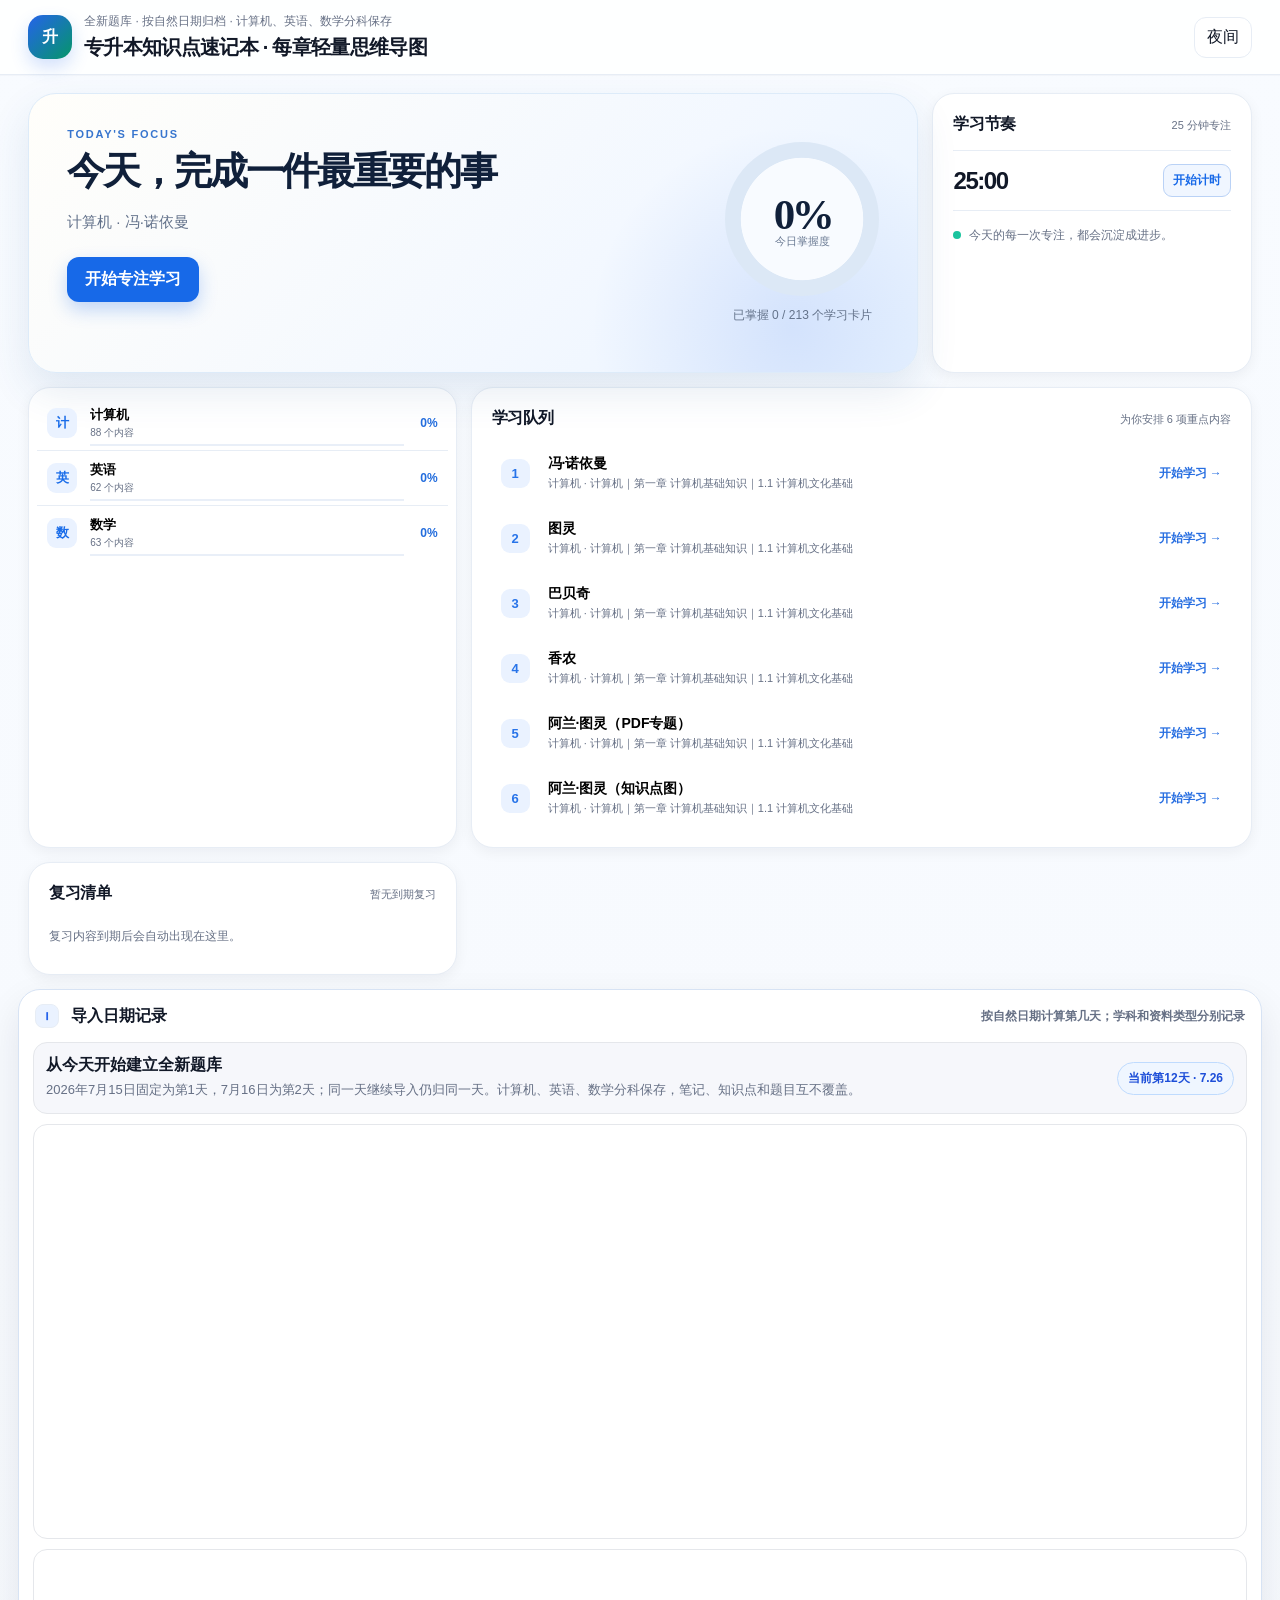
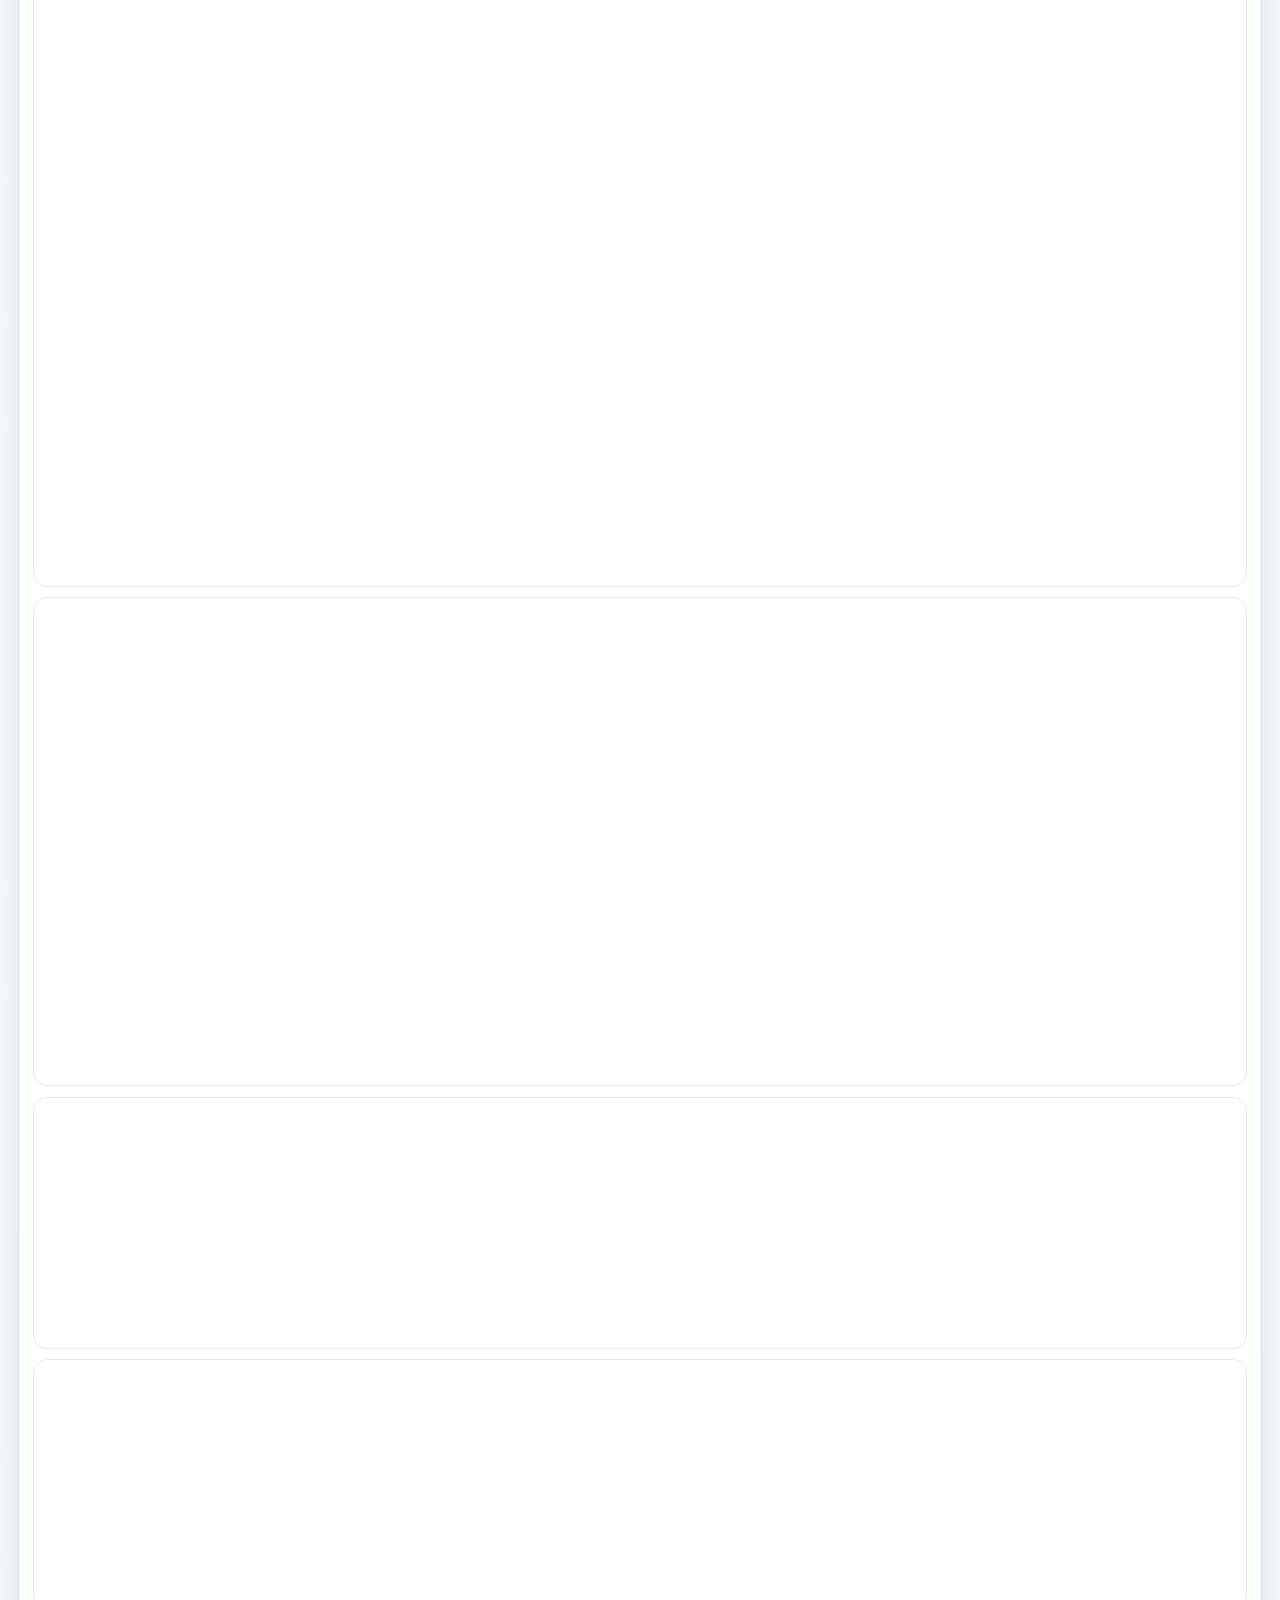
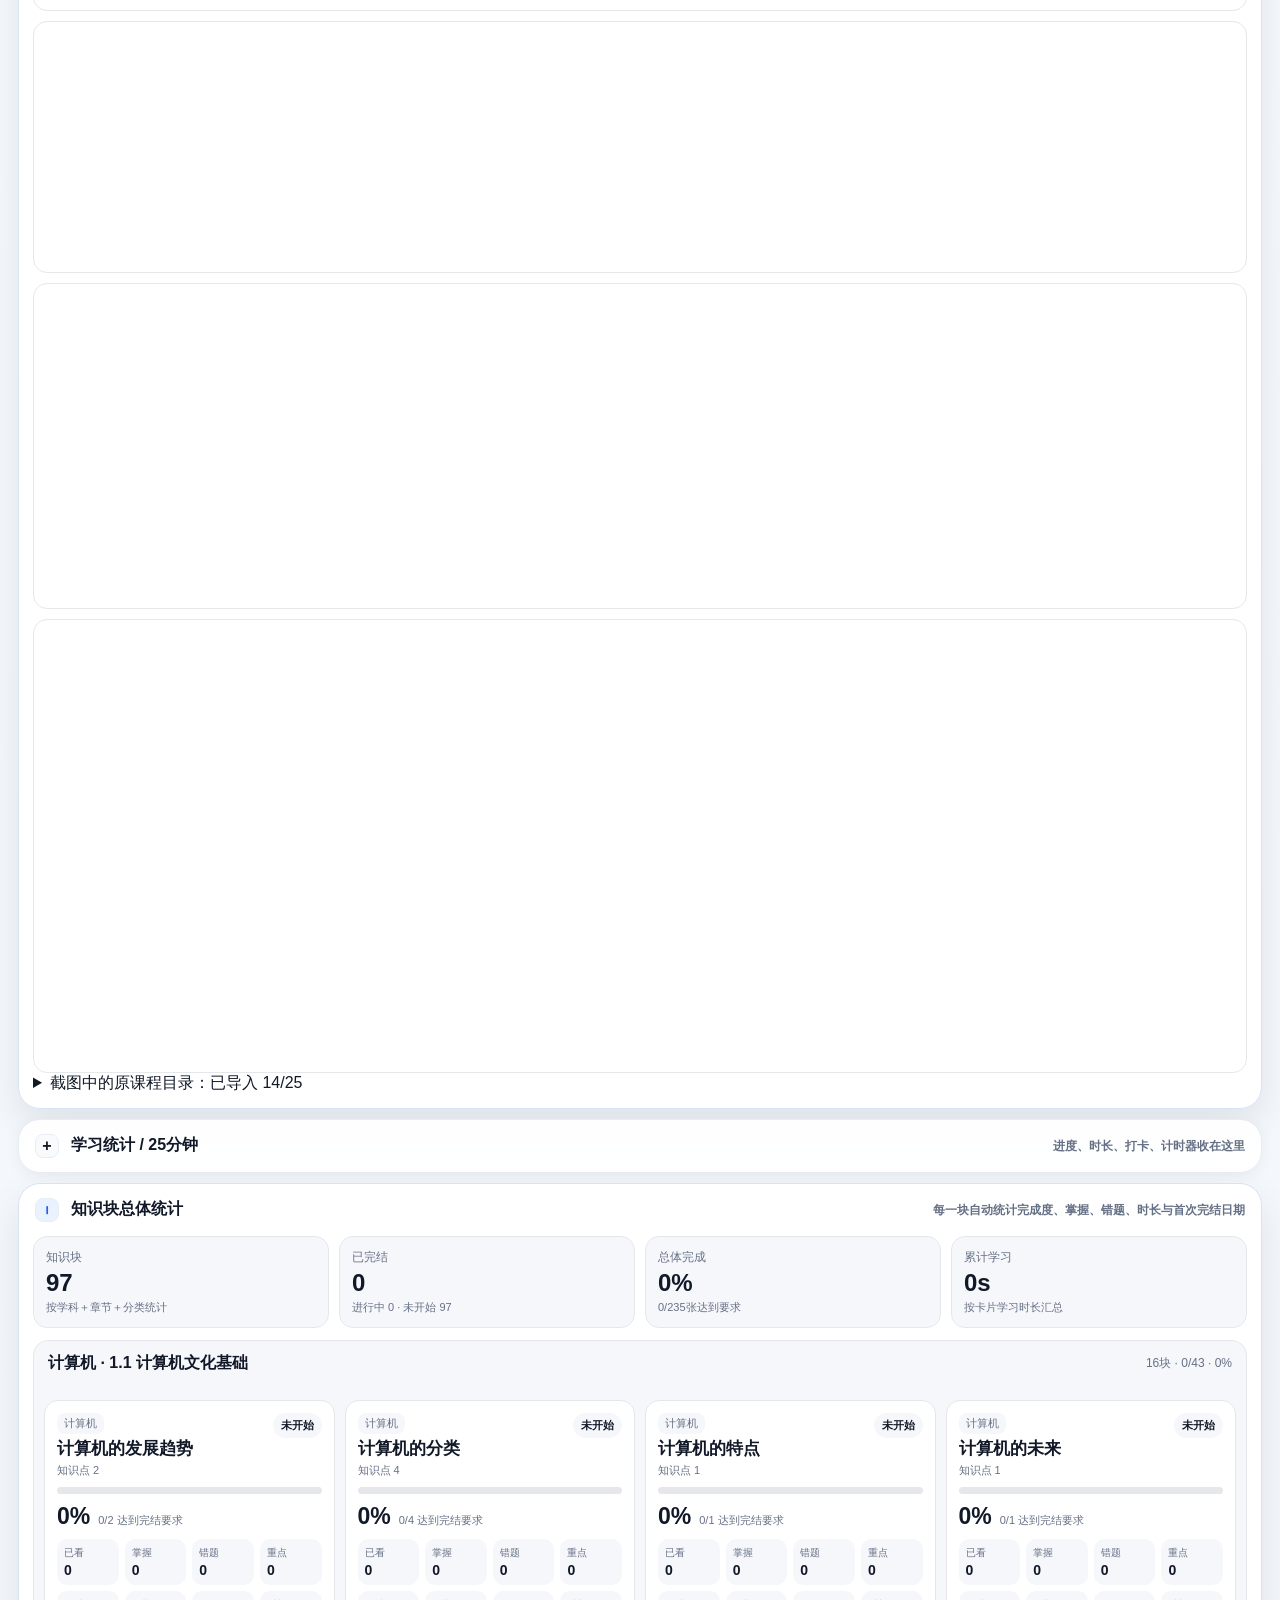
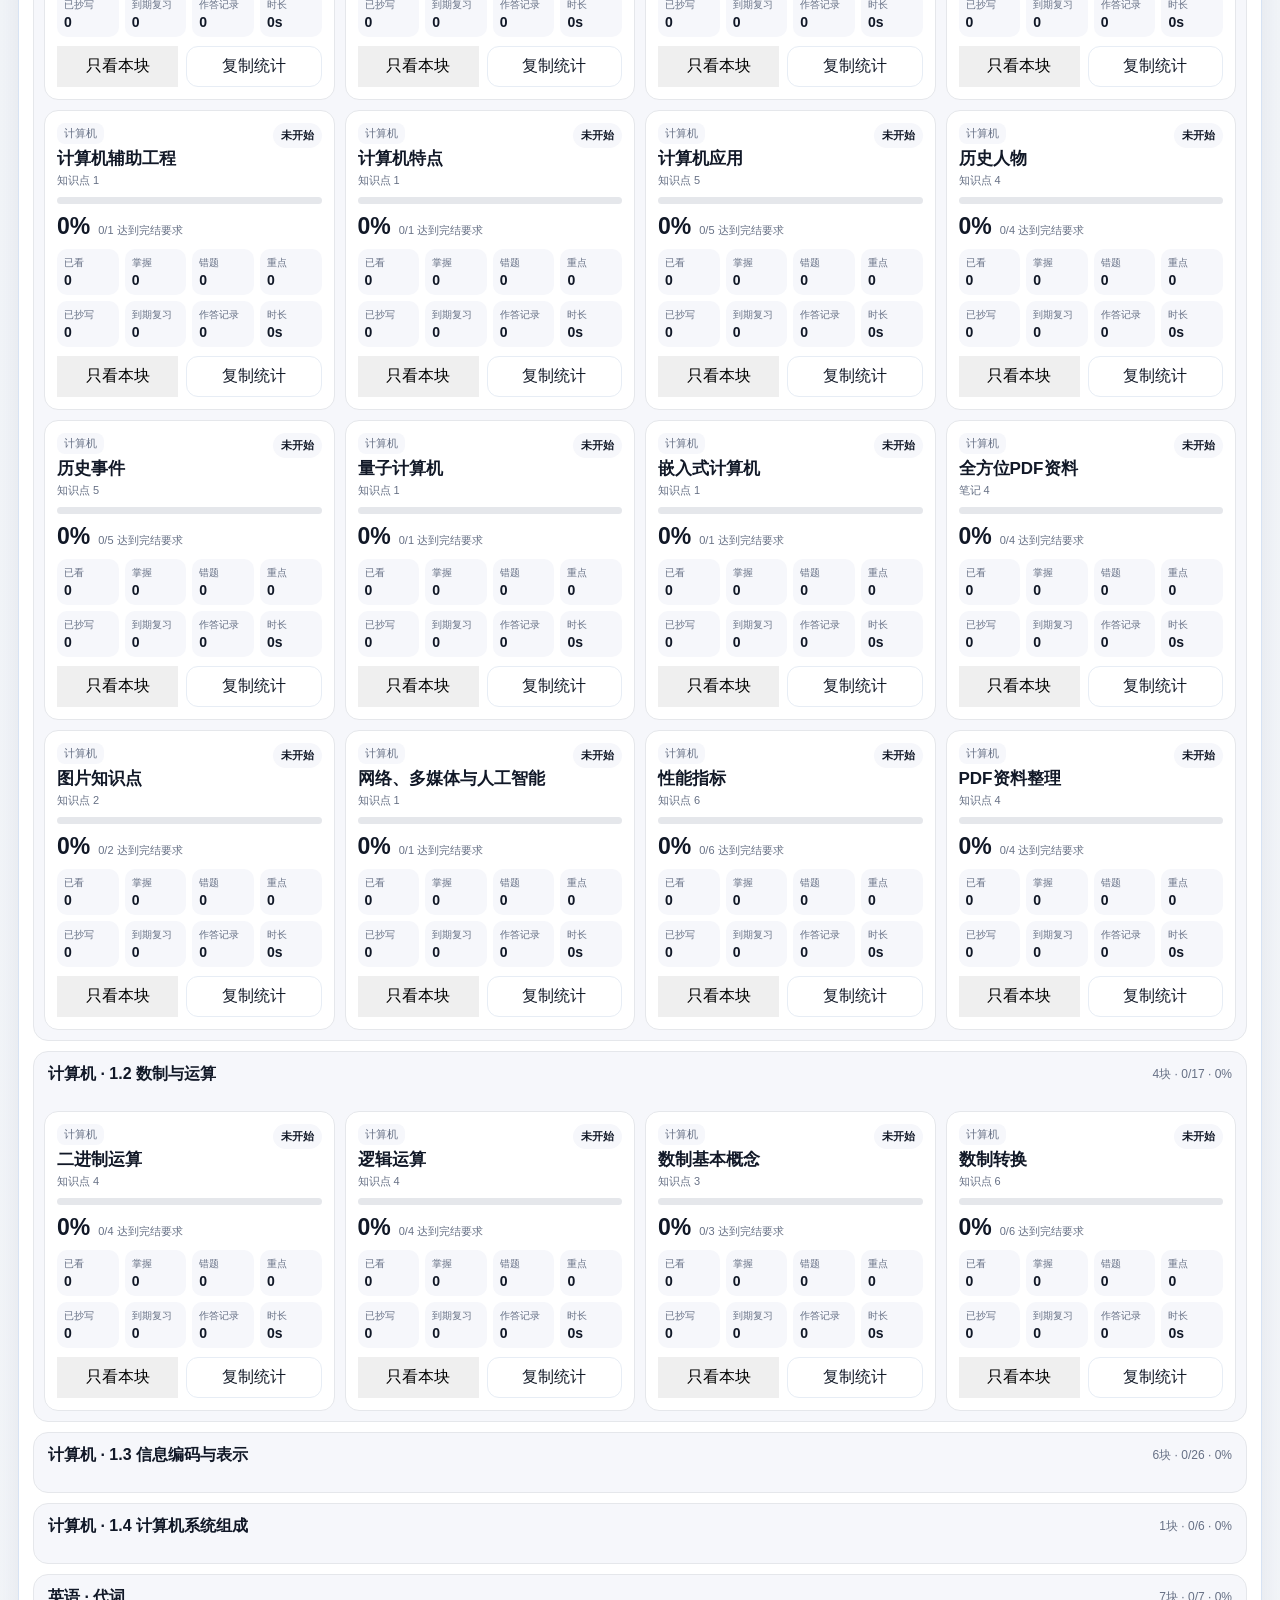
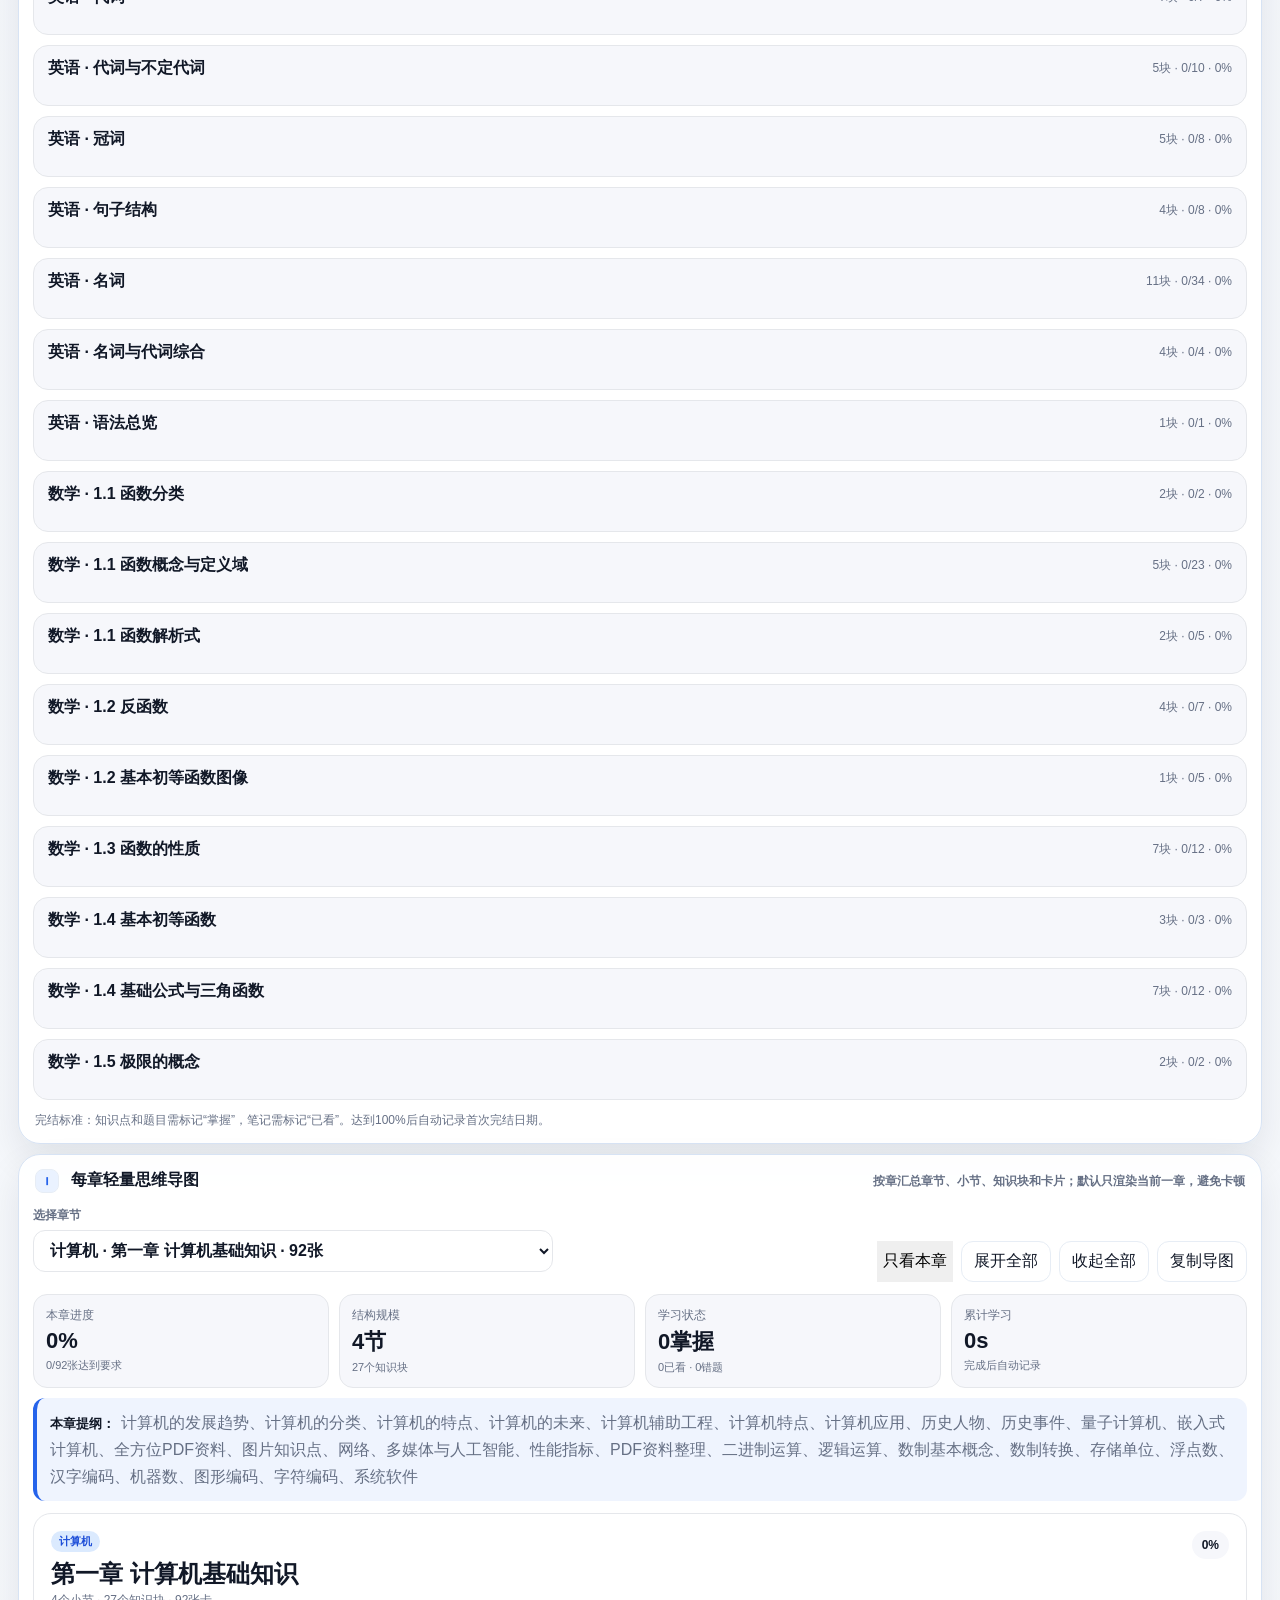
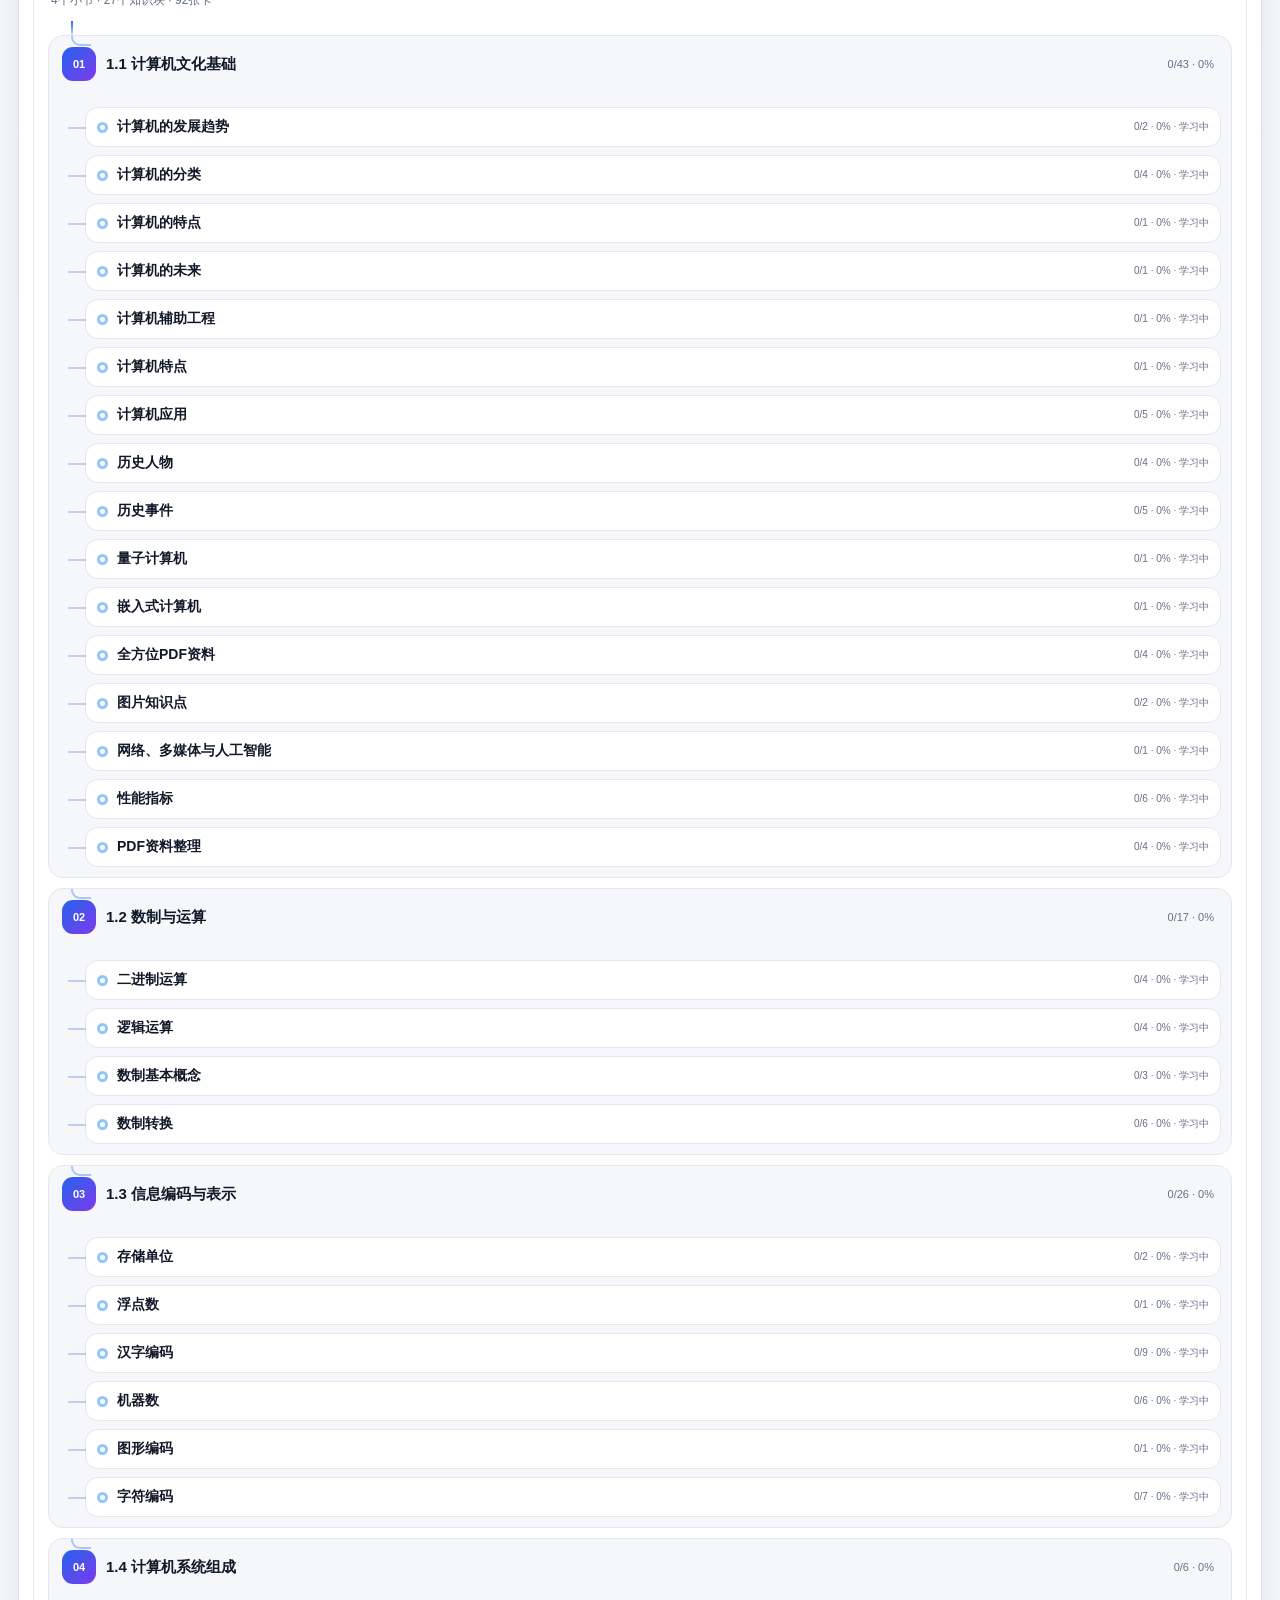
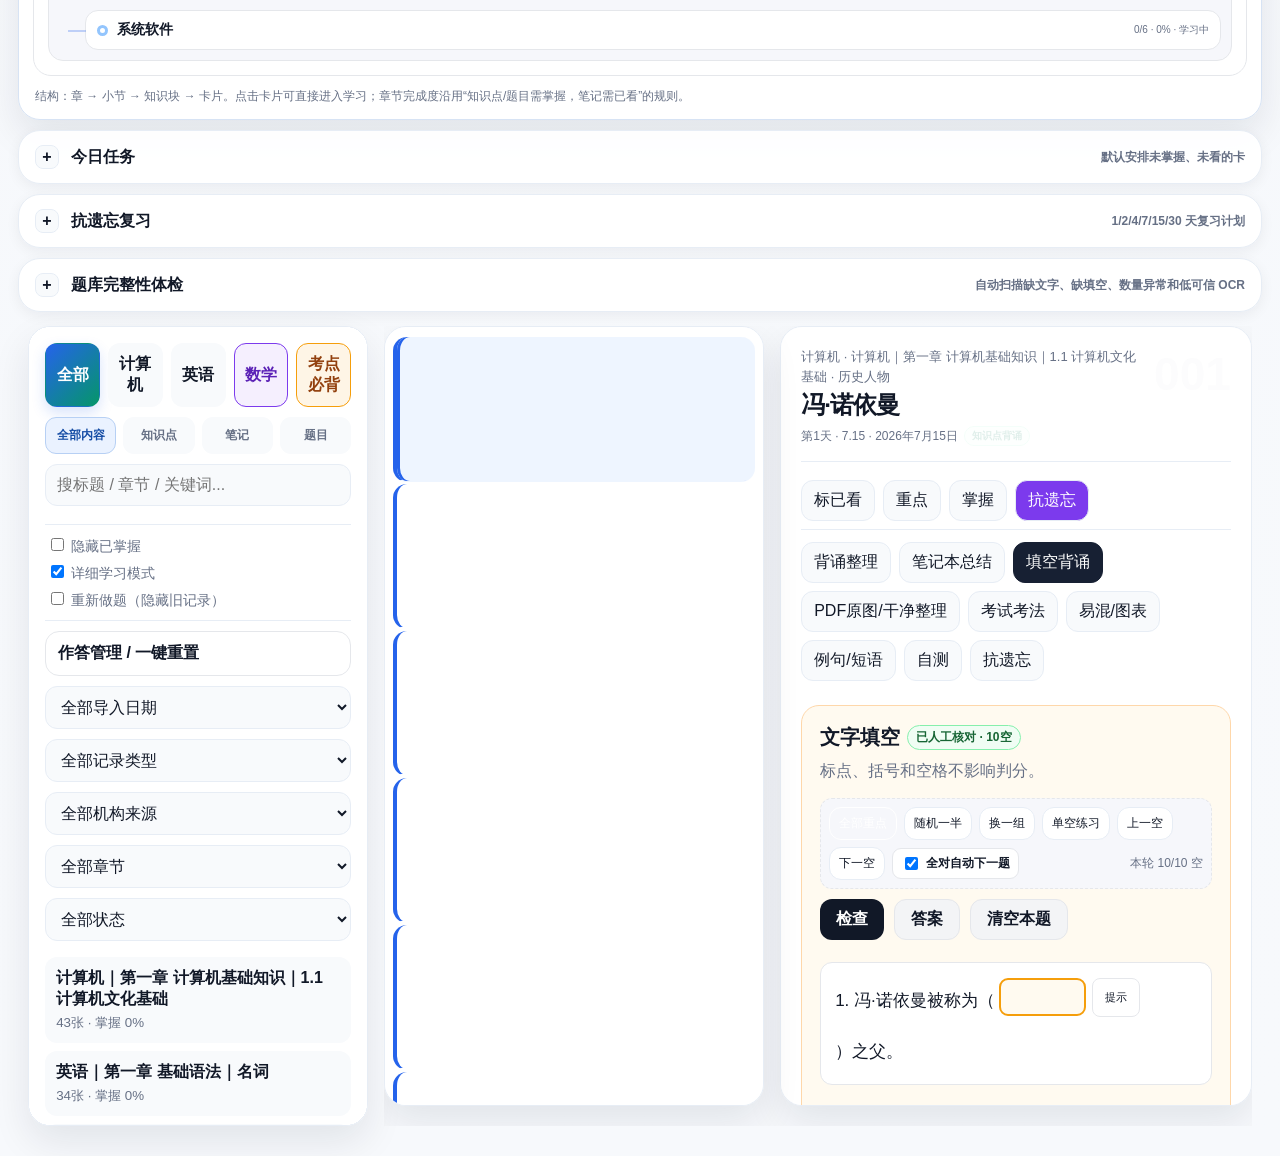
==== index.html @ 33d1a512 "Add files via upload" ====
<!doctype html>
<html lang="zh-CN">
<head>
  <meta charset="utf-8" />
  <meta name="viewport" content="width=device-width,initial-scale=1,viewport-fit=cover" />
  <title>专升本知识点速记本 · v50双机构来源分章导入版</title>
  <meta name="theme-color" content="#2563eb" />
  <link rel="manifest" href="./manifest.webmanifest" />
  <link rel="icon" href="./icon-192.png" />
  <link rel="stylesheet" href="./styles.css?v=50" />
</head>
<body>
<header class="topbar">
  <div class="brand">
    <span class="logo">升</span>
    <div>
      <p>全新题库 · 按自然日期归档 · 计算机、英语、数学分科保存</p>
      <h1>专升本知识点速记本 · 每章轻量思维导图</h1>
    </div>
  </div>
  <div class="top-actions">
    <button id="themeBtn" class="ghost">夜间</button>
    <button id="installBtn" class="ghost hidden">安装</button>
  </div>
</header>

<section class="focus-desk" id="focusDesk">
  <article class="focus-hero">
    <div class="focus-hero-copy">
      <p class="eyebrow">TODAY'S FOCUS</p>
      <h2>今天，完成一件最重要的事</h2>
      <p id="focusHeroTask" class="focus-hero-task">正在整理你的学习计划…</p>
      <button id="focusStartBtn" class="focus-primary">开始专注学习</button>
    </div>
    <div class="focus-progress-wrap">
      <div class="focus-progress" id="focusProgress"><b id="focusProgressValue">0%</b><span>今日掌握度</span></div>
      <small id="focusProgressNote">持续学习，让节奏成为习惯</small>
    </div>
  </article>
  <aside class="focus-rhythm">
    <div class="focus-section-head"><span>学习节奏</span><em>25 分钟专注</em></div>
    <div class="focus-timer-line"><b id="focusTimerMirror">25:00</b><button id="focusTimerStart">开始计时</button></div>
    <div class="focus-rhythm-note"><i></i><span>今天的每一次专注，都会沉淀成进步。</span></div>
  </aside>
  <section class="focus-subjects" id="focusSubjects"></section>
  <section class="focus-queue-panel">
    <div class="focus-section-head"><span>学习队列</span><em id="focusQueueCount">优先完成未掌握内容</em></div>
    <div class="focus-queue" id="focusQueue"></div>
  </section>
  <aside class="focus-review-panel">
    <div class="focus-section-head"><span>复习清单</span><em id="focusReviewCount">0 项待复习</em></div>
    <div id="focusReviewList" class="focus-review-list"></div>
  </aside>
</section>

<section class="home-sections">

  <details class="home-section import-history-zone" id="importZone" open>
    <summary><span>导入日期记录</span><em>按自然日期计算第几天；学科和资料类型分别记录</em></summary>
    <section class="import-history-panel">
      <div class="import-history-intro">
        <div><b>从今天开始建立全新题库</b><p>2026年7月15日固定为第1天，7月16日为第2天；同一天继续导入仍归同一天。计算机、英语、数学分科保存，笔记、知识点和题目互不覆盖。</p></div>
        <span class="day-one-badge">当前第12天 · 7.26</span>
      </div>
      <div id="importHistoryList" class="import-history-list"></div>
      <div id="sourceOutline"></div>
    </section>
  </details>
  <details class="home-section" id="statsZone">
    <summary><span>学习统计 / 25分钟</span><em>进度、时长、打卡、计时器收在这里</em></summary>
    <section class="dashboard">
      <div class="stat-card"><span>总卡片</span><b id="totalCount">0</b><em id="shownCount">0 个正在显示</em></div>
      <div class="stat-card"><span>计算机进度</span><b id="compPct">0%</b><div class="bar"><i id="compBar"></i></div></div>
      <div class="stat-card"><span>英语进度</span><b id="engPct">0%</b><div class="bar"><i id="engBar"></i></div></div>
      <div class="stat-card"><span>数学进度</span><b id="mathPct">0%</b><div class="bar"><i id="mathBar"></i></div></div>
      <div class="stat-card"><span>学习时长</span><b id="timeTotal">0m</b><em>今日 <span id="timeToday">0m</span></em></div>
      <div class="stat-card"><span>打卡</span><b id="streak">0 天</b><button id="checkinBtn">今日打卡</button></div>
      <div class="stat-card timer-card">
        <span>25分钟专注</span>
        <b id="focusTimer">25:00</b>
        <em>已完成 <span id="focusCount">0</span> 轮</em>
        <div class="timer-actions">
          <button id="timerStart">开始</button>
          <button id="timerPause" class="ghost">暂停</button>
          <button id="timerReset" class="ghost">重置</button>
        </div>
      </div>
      <div class="stat-card"><span>抗遗忘复习</span><b id="reviewDue">0 张</b><em>按 1/2/4/7/15/30 天复习</em></div>
    </section>
  </details>

  <details class="home-section block-stats-zone" id="blockStatsZone" open>
    <summary><span>知识块总体统计</span><em>每一块自动统计完成度、掌握、错题、时长与首次完结日期</em></summary>
    <section class="block-stats-panel">
      <div id="blockStatsOverview" class="block-stats-overview"></div>
      <div id="activeBlockBanner" class="active-block-banner hidden"></div>
      <div id="blockStatsList" class="block-stats-list"></div>
      <p class="block-rule-note">完结标准：知识点和题目需标记“掌握”，笔记需标记“已看”。达到100%后自动记录首次完结日期。</p>
    </section>
  </details>


  <details class="home-section chapter-mindmap-zone" id="chapterMindmapZone" open>
    <summary><span>每章轻量思维导图</span><em>按章汇总章节、小节、知识块和卡片；默认只渲染当前一章，避免卡顿</em></summary>
    <section class="chapter-mindmap-panel">
      <div class="mindmap-toolbar">
        <label><span>选择章节</span><select id="mindmapChapterSelect"></select></label>
        <div class="mindmap-toolbar-actions">
          <button id="mindmapFilterChapterBtn">只看本章</button>
          <button id="mindmapExpandBtn" class="ghost">展开全部</button>
          <button id="mindmapCollapseBtn" class="ghost">收起全部</button>
          <button id="mindmapCopyBtn" class="ghost">复制导图</button>
        </div>
      </div>
      <div id="mindmapActiveBanner" class="active-block-banner hidden"></div>
      <div id="mindmapOverview" class="mindmap-overview"></div>
      <div id="chapterMindmapList" class="chapter-mindmap-list"></div>
      <p class="block-rule-note">结构：章 → 小节 → 知识块 → 卡片。点击卡片可直接进入学习；章节完成度沿用“知识点/题目需掌握，笔记需已看”的规则。</p>
    </section>
  </details>

  <details class="home-section" id="taskZone">
    <summary><span>今日任务</span><em>默认安排未掌握、未看的卡</em></summary>
    <section class="today">
      <div><h2>今日任务</h2><p>题库为空时不安排任务；后续加入题目后自动生成未掌握、未看的学习任务。</p></div>
      <div id="todayTasks" class="task-list"></div>
    </section>
  </details>

  <details class="home-section" id="reviewZone">
    <summary><span>抗遗忘复习</span><em>1/2/4/7/15/30 天复习计划</em></summary>
    <section class="review-panel">
      <div>
        <h2>抗遗忘复习</h2>
        <p>点“加入抗遗忘”后自动排期；到期的卡会显示在这里。</p>
      </div>
      <div class="review-tools">
        <button id="reviewTodayBtn">今日复习</button>
        <button id="reviewAllBtn" class="ghost">全部抗遗忘</button>
      </div>
      <div id="reviewList" class="review-list"></div>
    </section>
  </details>

  <details class="home-section" id="auditZone">
    <summary><span>题库完整性体检</span><em>自动扫描缺文字、缺填空、数量异常和低可信 OCR</em></summary>
    <section class="audit-panel">
      <div class="audit-cards">
        <div><span>参与体检</span><b id="auditTotal">0</b></div>
        <div><span>有待复核</span><b id="auditIssueCount">0</b></div>
        <div><span>缺文字/填空</span><b id="auditMissingCount">0</b></div>
        <div><span>数量不一致</span><b id="auditMismatchCount">0</b></div>
      </div>
      <div class="audit-actions"><button id="auditOnlyBtn">只看有问题</button><span>绿色较稳定，橙色需复核，红色识别不稳定；人工核对优先级最高。</span></div>
      <div id="auditList" class="audit-list"></div>
    </section>
  </details>
</section>

<div class="layout">
  <aside class="sidebar">
    <div class="subject-tabs" id="subjectTabs">
      <button data-subject="" class="active">全部</button>
      <button data-subject="计算机">计算机</button>
      <button data-subject="英语">英语</button>
      <button data-subject="数学">数学</button>
      <button data-subject="考点必背">考点必背</button>
    </div>
    <div class="content-tabs" id="contentTabs">
      <button data-content-mode="" class="active">全部内容</button>
      <button data-content-mode="knowledge">知识点</button>
      <button data-content-mode="notes">笔记</button>
      <button data-content-mode="questions">题目</button>
    </div>
    <input id="searchInput" class="search" placeholder="搜标题 / 章节 / 关键词..." />
    <div class="mode-box">
      <label><input type="checkbox" id="hideMastered" /> 隐藏已掌握</label>
      <label><input type="checkbox" id="detailMode" checked /> 详细学习模式</label>
      <label><input type="checkbox" id="redoMode" /> 重新做题（隐藏旧记录）</label>
    </div>
    <details class="answer-manager">
      <summary>作答管理 / 一键重置</summary>
      <p id="answerTraceCount">0 张有作答记录</p>
      <p id="resetScopeInfo">先选择一张卡片。</p>
      <div class="answer-reset-grid">
        <button id="resetAllAnswers">重置全部</button>
        <button id="resetChapterAnswers" class="ghost">重置本章</button>
        <button id="resetTypeAnswers" class="ghost">重置当前题型</button>
      </div>
      <small>只清除填写内容、对错颜色、提示和看过答案记录；收藏、笔记、掌握状态、学习时长不会删除。</small>
    </details>
    <select id="importBatchFilter"><option value="">全部导入日期</option></select>
    <select id="recordTypeFilter"><option value="">全部记录类型</option></select>
    <select id="sourceOrgFilter"><option value="">全部机构来源</option></select>
    <select id="chapterFilter"><option value="">全部章节</option></select>
    <select id="statusFilter"><option value="">全部状态</option><option value="unread">未看</option><option value="read">已看</option><option value="starred">重点/收藏</option><option value="wrong">错题</option><option value="mastered">已掌握</option></select>
    <nav class="tree" id="treeNav"></nav>
    <div class="io-box">
      <button id="exportNotebookBtn">导出笔记本总结</button>
      <button id="exportBtn">导出学习记录</button>
      <label class="import">导入记录<input id="importInput" type="file" accept="application/json"></label>
    </div>
  </aside>

  <main class="main">
    <section class="list" id="itemList"></section>
    <section class="detail" id="detailPane"><div class="empty"><b>235 张独立卡片</b><p>按7.15—7.26自然日期归档；蓝色森林与全方位来源分开标注，同一知识体系统一章节。</p></div></section>
  </main>
</div>

<dialog id="imageDialog"><button id="closeDialog">×</button><img id="dialogImage" alt="页面预览"></dialog>

<script src="./knowledge-data.js?v=50"></script>
<script src="./app.js?v=50"></script>
</body>
</html>
---- styles.css ----
:root{--bg:#f6f7fb;--card:#fff;--text:#111827;--muted:#667085;--line:#e5e7eb;--blue:#2563eb;--green:#059669;--purple:#7c3aed;--orange:#ea580c;--comp:#2563eb;--eng:#059669;--shadow:0 12px 32px rgba(15,23,42,.08)}
*{box-sizing:border-box}body{margin:0;font-family:-apple-system,BlinkMacSystemFont,"Segoe UI",Roboto,"Noto Sans SC",Arial,sans-serif;background:var(--bg);color:var(--text)}button,input,select,textarea{font:inherit}button{cursor:pointer;border:0} .hidden{display:none!important}
body.dark{--bg:#0f172a;--card:#111827;--text:#e5e7eb;--muted:#9ca3af;--line:#263244;--shadow:none} body.dark img{filter:brightness(.92)}
.topbar{position:sticky;top:0;z-index:20;display:flex;align-items:center;justify-content:space-between;padding:14px 18px;background:rgba(255,255,255,.86);backdrop-filter:blur(14px);border-bottom:1px solid var(--line)}body.dark .topbar{background:rgba(15,23,42,.9)}.brand{display:flex;gap:12px;align-items:center}.logo{display:grid;place-items:center;width:42px;height:42px;border-radius:14px;background:linear-gradient(135deg,var(--blue),var(--green));color:white;font-weight:800}.brand p{margin:0 0 4px;color:var(--muted);font-size:12px}.brand h1{margin:0;font-size:20px}.top-actions{display:flex;gap:8px}.ghost{border:1px solid var(--line);background:var(--card);color:var(--text);border-radius:12px;padding:9px 12px}
.dashboard{display:grid;grid-template-columns:repeat(5,1fr);gap:12px;padding:14px 18px}.stat-card{background:var(--card);border:1px solid var(--line);border-radius:18px;padding:14px;box-shadow:var(--shadow);min-height:94px}.stat-card span{display:block;color:var(--muted);font-size:13px}.stat-card b{display:block;font-size:26px;margin:5px 0}.stat-card em{font-style:normal;color:var(--muted);font-size:12px}.bar{height:8px;background:#e5e7eb;border-radius:999px;overflow:hidden}.bar i{display:block;height:100%;width:0;background:linear-gradient(90deg,var(--blue),var(--green));border-radius:inherit}.stat-card button{background:var(--blue);color:white;border-radius:10px;padding:7px 10px;font-size:13px}
.today{display:flex;align-items:center;justify-content:space-between;gap:12px;margin:0 18px 14px;padding:14px 16px;border:1px solid var(--line);background:var(--card);border-radius:18px;box-shadow:var(--shadow)}.today h2{margin:0 0 4px;font-size:17px}.today p{margin:0;color:var(--muted);font-size:13px}.task-list{display:flex;gap:8px;flex-wrap:wrap;justify-content:flex-end}.task{border:1px solid var(--line);border-radius:999px;background:var(--bg);padding:8px 12px;color:var(--text)}
.layout{display:grid;grid-template-columns:340px 1fr;gap:14px;padding:0 18px 20px}.sidebar{position:sticky;top:82px;align-self:start;max-height:calc(100vh - 100px);overflow:auto;background:var(--card);border:1px solid var(--line);border-radius:18px;padding:14px;box-shadow:var(--shadow)}.subject-tabs{display:grid;grid-template-columns:repeat(3,1fr);gap:8px;margin-bottom:10px}.subject-tabs button{padding:10px;border-radius:12px;background:var(--bg);color:var(--text)}.subject-tabs button.active{color:white;background:linear-gradient(135deg,var(--blue),var(--green))}.search,select{width:100%;border:1px solid var(--line);border-radius:12px;background:var(--bg);color:var(--text);padding:11px;margin-bottom:10px}.mode-box{display:grid;gap:6px;margin:8px 0 10px;color:var(--muted);font-size:14px}.tree{display:grid;gap:8px;margin-top:6px}.tree button{text-align:left;background:var(--bg);color:var(--text);border-radius:12px;padding:10px;border:1px solid var(--line)}.tree button.active{border-color:var(--blue)}.tree .tree-title{font-weight:700}.tree small{display:block;color:var(--muted);margin-top:4px}.tree .mini{height:5px;background:#e5e7eb;border-radius:99px;overflow:hidden;margin-top:6px}.tree .mini i{display:block;height:100%;background:var(--green)}.io-box{display:flex;gap:8px;margin-top:14px}.io-box button,.import{flex:1;text-align:center;background:var(--text);color:var(--card);border-radius:12px;padding:10px}.import input{display:none}
.main{display:grid;grid-template-columns:380px 1fr;gap:14px;min-width:0}.list{background:var(--card);border:1px solid var(--line);border-radius:18px;padding:10px;box-shadow:var(--shadow);max-height:calc(100vh - 120px);overflow:auto}.row{width:100%;display:grid;grid-template-columns:50px 1fr auto;gap:10px;text-align:left;background:transparent;color:var(--text);border-bottom:1px solid var(--line);padding:12px;border-radius:12px}.row:hover,.row.active{background:var(--bg)}.row .num{font-variant-numeric:tabular-nums;color:var(--muted);font-weight:800}.rmain b{display:block;font-size:15px}.rmain em{display:block;font-style:normal;color:var(--muted);font-size:12px;margin:3px 0}.rmain small{display:block;color:var(--muted);line-height:1.45}.marks{color:#f59e0b}.row[data-subject="英语"]{border-left:4px solid var(--eng)}.row[data-subject="计算机"]{border-left:4px solid var(--comp)}
.detail{background:var(--card);border:1px solid var(--line);border-radius:18px;box-shadow:var(--shadow);padding:16px;min-width:0;max-height:calc(100vh - 120px);overflow:auto}.empty{display:grid;place-items:center;height:300px;color:var(--muted)}.back{display:none}.dhead{display:flex;justify-content:space-between;gap:10px;border-bottom:1px solid var(--line);padding-bottom:12px;margin-bottom:12px}.dhead p{margin:0 0 4px;color:var(--muted);font-size:13px}.dhead h2{margin:0;font-size:25px}.dhead span{font-size:34px;font-weight:900;color:var(--line)}.pills{display:flex;gap:8px;flex-wrap:wrap;margin:10px 0}.pill{border:1px solid var(--line);background:var(--bg);border-radius:999px;padding:7px 10px;color:var(--muted);font-size:13px}.quick-grid{display:grid;grid-template-columns:1fr 1fr;gap:10px;margin-bottom:12px}.quick-card{border-radius:16px;border:1px solid var(--line);background:var(--bg);padding:12px}.quick-card strong{display:block;margin-bottom:6px}.ops{display:flex;gap:8px;position:sticky;top:0;z-index:5;background:var(--card);padding:8px 0;border-bottom:1px solid var(--line);margin-bottom:12px}.ops button{background:var(--bg);color:var(--text);border:1px solid var(--line);border-radius:12px;padding:9px 12px}.ops button.on{background:var(--green);color:white}.ops button.star.on{background:#f59e0b}.ops button.master.on{background:var(--blue)}
.tabs{display:flex;gap:8px;flex-wrap:wrap;margin:10px 0 14px}.tabs button{padding:9px 12px;border-radius:12px;background:var(--bg);color:var(--text);border:1px solid var(--line)}.tabs button.active{background:var(--text);color:var(--card)}.panel{display:none}.panel.active{display:block}.sec{border:1px solid var(--line);border-radius:14px;margin:10px 0;background:var(--bg);overflow:hidden}.sec summary{padding:12px;font-weight:800}.sec .inside{padding:0 14px 14px}.sec ul{margin:0;padding-left:20px}.sec li{margin:7px 0;line-height:1.65}.raw{white-space:pre-wrap;line-height:1.75;font-size:14px;max-height:440px;overflow:auto;background:rgba(127,127,127,.06);border-radius:12px;padding:12px}.source-tip,.muted{color:var(--muted)}
.table-wrap{overflow:auto;border:1px solid var(--line);border-radius:14px;margin:10px 0}table{width:100%;border-collapse:collapse;background:var(--card)}th,td{border-bottom:1px solid var(--line);padding:10px;text-align:left;vertical-align:top}th{background:var(--bg)}.confusion{display:grid;gap:8px}.conf-item{border-left:4px solid var(--orange);background:var(--bg);border-radius:12px;padding:12px}.examples{display:grid;gap:10px}.example{border-left:4px solid var(--green);background:var(--bg);border-radius:12px;padding:12px}.example b{display:block}.example em{display:block;color:var(--muted);font-style:normal;margin-top:4px}.tests{display:grid;gap:10px}.test{border:1px solid var(--line);background:var(--bg);border-radius:12px;padding:12px}.test summary{font-weight:800}.phrase-tools{display:flex;gap:8px;align-items:center;flex-wrap:wrap;margin-bottom:10px}.phrase-grid{display:grid;grid-template-columns:repeat(auto-fill,minmax(220px,1fr));gap:10px}.phrase{border:1px solid var(--line);background:var(--bg);border-radius:14px;padding:12px}.phrase b{display:block}.phrase .meaning{filter:blur(4px);transition:.2s;color:var(--green);font-weight:700}.phrase.show .meaning,.show-answers .meaning{filter:none}.phrase small{display:block;color:var(--muted);margin-top:6px;line-height:1.5}
.media{margin-top:12px}.pdf{display:inline-block;background:var(--blue);color:white;text-decoration:none;border-radius:12px;padding:10px 12px;margin:4px 0 10px}.source-files{font-size:13px;color:var(--muted)}.page-gallery{display:grid;grid-template-columns:repeat(auto-fill,minmax(220px,1fr));gap:12px}.page-gallery figure{margin:0;background:var(--bg);border:1px solid var(--line);border-radius:14px;overflow:hidden}.page-label{padding:8px 10px;color:var(--muted);font-size:12px}.page-gallery img{width:100%;display:block}.note textarea{width:100%;min-height:120px;border:1px solid var(--line);background:var(--bg);color:var(--text);border-radius:14px;padding:12px}dialog{border:0;border-radius:14px;padding:0;background:transparent;max-width:96vw;max-height:96vh}dialog img{max-width:96vw;max-height:92vh;display:block;border-radius:14px}#closeDialog{position:fixed;right:18px;top:18px;border-radius:999px;background:#111827;color:white;width:40px;height:40px;font-size:24px}
body:not(.detail-on) .detail-only{display:none}.nores{padding:40px;text-align:center;color:var(--muted)}
@media (max-width:1100px){.dashboard{grid-template-columns:repeat(2,1fr)}.layout{grid-template-columns:1fr}.sidebar{position:static;max-height:none}.main{grid-template-columns:1fr}.list{max-height:none}.detail{max-height:none}.today{align-items:flex-start;flex-direction:column}.task-list{justify-content:flex-start}}
@media (max-width:700px){.topbar{padding:10px 12px}.brand h1{font-size:17px}.brand p{font-size:11px}.dashboard{grid-template-columns:1fr 1fr;padding:10px}.layout{padding:0 10px 12px}.main{display:block}.list{display:block}.detail{display:none}.detail-mode .list{display:none}.detail-mode .detail{display:block}.back{display:inline-block;background:var(--bg);color:var(--text);border:1px solid var(--line);border-radius:12px;padding:9px 12px;margin-bottom:10px}.quick-grid{grid-template-columns:1fr}.page-gallery{grid-template-columns:1fr}.today{margin:0 10px 10px}.stat-card b{font-size:22px}.ops{overflow-x:auto}.dhead h2{font-size:21px}.sidebar{border-radius:16px;margin-bottom:10px}}

/* v8：隐藏乱码 OCR 后的清爽提取区 */
.clean-notice{border:1px solid var(--line);border-left:5px solid var(--green);background:linear-gradient(180deg,rgba(5,150,105,.08),rgba(37,99,235,.04));border-radius:14px;padding:12px;margin:10px 0 12px}
.clean-notice b{display:block;font-size:16px;margin-bottom:4px}.clean-notice p{margin:0;color:var(--muted);line-height:1.65}
.extract-group{border:1px solid var(--line);background:var(--card);border-radius:14px;margin:10px 0;padding:12px}.extract-group h4{margin:0 0 8px;font-size:16px}
.sec .inside>.clean-notice:first-child{margin-top:0}.panel[data-panel-box="pdf"] .sec .inside{line-height:1.7}


/* v9：25分钟专注 + 抗遗忘复习 */
.timer-card{min-width:210px}
.timer-actions{display:flex;gap:8px;flex-wrap:wrap;margin-top:10px}
.timer-actions button{padding:8px 12px;border-radius:10px;background:var(--text);color:var(--card);font-weight:700}
.timer-actions .ghost{background:#f3f4f6;color:var(--text);border:1px solid var(--line)}
body.dark .timer-actions .ghost{background:#1f2937;color:var(--text)}
.review-panel{margin:14px auto;max-width:1480px;padding:18px;border-radius:22px;background:linear-gradient(135deg,rgba(124,58,237,.10),rgba(37,99,235,.06));border:1px solid rgba(124,58,237,.22);display:grid;grid-template-columns:minmax(220px,360px) 1fr;gap:14px;align-items:start}
.review-panel h2{margin:0 0 6px}.review-panel p{margin:0;color:var(--muted);line-height:1.7}
.review-tools{display:flex;gap:10px;justify-content:flex-end;flex-wrap:wrap}
.review-tools button,.review-action{padding:10px 14px;border-radius:12px;background:var(--purple);color:white;font-weight:800}
.review-tools .ghost,.review-action.ghost{background:var(--card);color:var(--text);border:1px solid var(--line)}
.review-list{grid-column:1/-1;display:grid;grid-template-columns:repeat(auto-fit,minmax(260px,1fr));gap:10px}
.review-card{background:var(--card);border:1px solid var(--line);border-radius:16px;padding:12px;box-shadow:var(--shadow)}
.review-card b{display:block;margin-bottom:6px}.review-card em{display:block;color:var(--muted);font-style:normal;font-size:13px;margin-bottom:10px}
.review-card .buttons{display:flex;gap:8px;flex-wrap:wrap}.review-card button{padding:8px 10px;border-radius:10px;background:#111827;color:#fff}.review-card button.weak{background:#f3f4f6;color:#111827;border:1px solid var(--line)}
body.dark .review-card button.weak{background:#1f2937;color:#e5e7eb}
.memory-box{border:1px solid rgba(124,58,237,.28);background:rgba(124,58,237,.06);border-radius:16px;padding:14px;margin-top:12px}
.memory-box h3{margin:0 0 8px}.memory-box p{color:var(--muted);line-height:1.7}.memory-steps{display:flex;gap:8px;flex-wrap:wrap;margin:8px 0}.memory-steps span{padding:6px 10px;border-radius:999px;background:var(--card);border:1px solid var(--line);font-weight:700}
.ops button.memory-on{background:var(--purple);color:#fff}
@media(max-width:860px){.review-panel{grid-template-columns:1fr}.review-tools{justify-content:flex-start}.timer-card{min-width:0}}


/* v10：考点必背 + 黄色字隐藏填空 */
.subject-tabs button[data-subject="考点必背"]{border-color:#f59e0b;color:#92400e;background:rgba(245,158,11,.10)}
.subject-tabs button[data-subject="考点必背"].active{background:#f59e0b;color:#111827;border-color:#f59e0b}
.row[data-subject="考点必背"]{border-left:4px solid #f59e0b}
.cloze-box{border:1px solid rgba(245,158,11,.35);background:linear-gradient(180deg,rgba(245,158,11,.10),rgba(37,99,235,.04));border-radius:18px;padding:14px;margin:8px 0 14px}
.cloze-head{display:flex;gap:10px;align-items:baseline;flex-wrap:wrap;margin-bottom:10px}.cloze-head b{font-size:18px}.cloze-head span{color:var(--muted);line-height:1.6}
.cloze-actions{display:flex;gap:8px;flex-wrap:wrap;margin-bottom:12px}.cloze-actions button{padding:9px 12px;border-radius:12px;background:#f59e0b;color:#111827;font-weight:900}.cloze-actions .ghost{background:var(--card);color:var(--text);border:1px solid var(--line)}
.cloze-lines{display:grid;gap:8px}.cloze-line{margin:0;background:var(--card);border:1px solid var(--line);border-radius:12px;padding:10px 12px;line-height:2.05}
.cloze-blank{display:inline-flex;align-items:center;gap:5px;vertical-align:baseline;margin:0 2px}.cloze-blank input{width:var(--blank-ch,5ch);min-width:2.6em;max-width:8.5em;height:1.65em;border:1.5px solid #f59e0b;background:#fffaf0;color:#111827;border-radius:7px;padding:1px 4px;font-weight:800;text-align:center;font-size:.92em;line-height:1.2}.cloze-blank input:focus{outline:2px solid rgba(245,158,11,.18);outline-offset:1px}.cloze-blank input.ok{border-color:#059669;background:#ecfdf5}.cloze-blank input.bad{border-color:#dc2626;background:#fef2f2}.cloze-answer{display:none;color:#92400e;background:#fde68a;border-radius:7px;padding:2px 6px;font-weight:900;font-size:.92em}.show-answers .cloze-answer{display:inline-block}
body.dark .cloze-blank input{background:#292312;color:#fef3c7}.dark .cloze-answer{color:#111827}
@media(max-width:700px){.cloze-line{line-height:2.15;padding:9px 10px}.cloze-blank input{height:1.55em;min-width:2.4em;max-width:7.5em;font-size:.9em}}


/* v11：考点必背全页遮挡 */
.page-cloze-grid{display:grid;grid-template-columns:1fr 1fr;gap:14px;align-items:start}.page-cloze-grid figure{margin:0;background:var(--card);border:1px solid var(--line);border-radius:16px;padding:10px}.page-cloze-grid figcaption{font-weight:900;margin:0 0 8px}.page-cloze-grid img{width:100%;border-radius:12px;display:block}.answer-figure{display:none}.show-page-answer .answer-figure{display:block}.page-answer-input{width:100%;min-height:110px;margin:12px 0;border:1px solid var(--line);border-radius:14px;padding:12px;background:var(--card);color:var(--text);font-size:16px;line-height:1.7}.page-cloze .cloze-actions button{background:#f59e0b;color:#111827}.page-cloze .cloze-actions .ghost{background:var(--card);color:var(--text)}
@media(max-width:800px){.page-cloze-grid{grid-template-columns:1fr}.show-page-answer .answer-figure{display:block}}


/* v14 PDF原文填空修正 */
.cloze-box{background:#fffaf0;border:1px solid #fed7aa;border-radius:18px;padding:18px;margin-top:10px;overflow:hidden}
.cloze-head{display:flex;gap:12px;align-items:baseline;flex-wrap:wrap;margin-bottom:14px}.cloze-head b{font-size:20px}.cloze-head span{color:var(--muted)}
.cloze-actions{display:flex;gap:10px;flex-wrap:wrap;margin:10px 0 16px}.cloze-actions button{padding:9px 16px;border-radius:12px;background:#111827;color:white}.cloze-actions .ghost{background:#f3f4f6;color:#111827;border:1px solid #e5e7eb}
.cloze-lines{display:grid;gap:8px}.cloze-line{margin:0;padding:12px 14px;background:#fff;border:1px solid #e5e7eb;border-radius:12px;line-height:2.15;font-size:17px}.pdf-cloze-lines .cloze-line{font-size:16px;line-height:2.05}
.cloze-blank{display:inline-flex;align-items:center;vertical-align:baseline;margin:0 2px}.cloze-blank input{width:calc(var(--blank-ch, 4ch) + 10px);min-width:36px;max-width:180px;height:30px;border:0;border-bottom:2px solid #f59e0b;border-radius:0;background:#fff7ed;text-align:center;color:#111827;outline:none;padding:0 4px}.cloze-blank input.ok{border-bottom-color:#10b981;background:#ecfdf5}.cloze-blank input.bad{border-bottom-color:#ef4444;background:#fef2f2}.cloze-answer{display:none;margin-left:4px;color:#ea580c;font-weight:700}.show-answers .cloze-answer{display:inline}.show-answers .cloze-blank input{display:none}
.pdf-text{background:#ffffff;border:1px solid var(--line);border-radius:16px;padding:14px;margin:14px 0}.pdf-text-head{font-weight:800;margin-bottom:8px}.pdf-text p{margin:6px 0;line-height:1.75;color:var(--text);font-size:15px}.clean-notice{background:#f8fafc;border:1px solid var(--line);border-radius:14px;padding:12px;margin-bottom:12px}.clean-notice p{margin:.4em 0 0;color:var(--muted)}
.page-cloze,.page-cloze-grid,.page-answer-input{display:none!important}
@media(max-width:760px){.cloze-line{font-size:15px;line-height:2}.cloze-blank input{height:28px}.pdf-text p{font-size:14px}}


/* v15：录屏考点必背修正：考点必背只显示录屏黄色重点，不再显示 PDF 原文填空 */
.page-cloze{display:block!important;background:#fffaf0;border:1px solid #fed7aa;border-radius:18px;padding:16px;margin-top:10px;overflow:hidden}
.page-cloze-grid{display:grid!important;grid-template-columns:repeat(auto-fit,minmax(250px,380px));gap:16px;align-items:start;justify-content:center}
.page-cloze-grid figure{margin:0;background:#fff;border:1px solid #e5e7eb;border-radius:16px;padding:10px;box-shadow:0 8px 18px rgba(15,23,42,.06)}
.page-cloze-grid figcaption{font-weight:900;margin:0 0 8px;color:#0f172a}
.page-cloze-grid img{width:100%;border-radius:12px;display:block}
.answer-figure{display:none}.page-cloze.show-page-answer .answer-figure{display:block}
.page-answer-input{display:block!important;width:100%;min-height:86px;margin:14px 0 10px;border:1px solid #e5e7eb;border-radius:14px;padding:12px;background:#fff;color:#111827;font-size:15px;line-height:1.6;resize:vertical}
.page-cloze .cloze-actions button{background:#f59e0b;color:#111827;font-weight:900}.page-cloze .cloze-actions .ghost{background:#fff;color:#111827;border:1px solid #e5e7eb}
.row[data-subject="考点必背"]{border-left:4px solid #f59e0b}
@media(max-width:760px){.page-cloze{padding:12px}.page-cloze-grid{grid-template-columns:minmax(230px,1fr)}.page-answer-input{min-height:72px}}

/* v16：录屏考点必背文字填空 */
.video-text-cloze .cloze-lines{background:#fff;border:1px solid #e5e7eb;border-radius:18px;padding:14px 16px}
.video-text-cloze .cloze-line{font-size:20px;line-height:1.95;margin:8px 0;color:#0f172a;word-break:break-word}
.video-text-cloze .cloze-blank input{min-width:2.6em;height:1.9em;border:2px solid #f59e0b;background:#fff7df;border-radius:10px;text-align:center;font-weight:800;color:#0f172a;padding:0 .35em;vertical-align:middle}
.video-text-cloze .cloze-answer{display:none;margin-left:6px;color:#059669;font-weight:800}
.video-text-cloze.reveal .cloze-answer,.cloze-box.reveal .cloze-answer{display:inline}
.page-gallery figure{max-width:660px}
.page-gallery img.zoom{max-height:none}
@media(max-width:700px){.video-text-cloze .cloze-line{font-size:18px;line-height:1.85}.video-text-cloze .cloze-lines{padding:12px}.page-gallery figure{max-width:100%}}


/* v17：清爽紧凑填空修正版 */
.cloze-box.compact-cloze{background:#fff;border:1px solid #e5e7eb;border-radius:16px;padding:12px 14px;margin-top:10px;box-shadow:0 6px 18px rgba(15,23,42,.04)}
.compact-cloze .cloze-head{margin-bottom:8px}.compact-cloze .cloze-head b{font-size:17px}.compact-cloze .cloze-head span{font-size:13px;color:#667085}
.compact-cloze .cloze-actions{margin:6px 0 10px;gap:8px}.compact-cloze .cloze-actions button{padding:7px 11px;border-radius:10px;font-size:14px;background:#111827;color:#fff}.compact-cloze .cloze-actions .ghost{background:#f8fafc;color:#111827;border:1px solid #e5e7eb}
.video-text-cloze.compact-cloze .cloze-lines{display:block;background:#fff;border:1px solid #eef2f7;border-radius:14px;padding:10px 12px;max-width:860px}
.video-text-cloze.compact-cloze .cloze-line{display:block;margin:0;padding:5px 0;border:0;background:transparent;border-radius:0;font-size:16px;line-height:1.75;color:#0f172a;word-break:break-word}
.video-text-cloze.compact-cloze .cloze-line + .cloze-line{border-top:1px dashed #eef2f7}
.video-text-cloze.compact-cloze .cloze-blank input{height:1.42em;min-width:2.1em;max-width:8em;border:0;border-bottom:2px solid #f59e0b;border-radius:0;background:#fff7ed;padding:0 3px;font-size:.9em;font-weight:800;color:#0f172a}
.video-text-cloze.compact-cloze .cloze-answer{font-size:.9em;color:#059669;background:#ecfdf5;border-radius:6px;padding:1px 5px;margin-left:3px}
.small-note{font-size:12px;margin-top:8px}.show-answers .cloze-blank input{display:none}.show-answers .cloze-answer{display:inline-block}
.video-fallback{background:#fff;border:1px solid #e5e7eb;border-radius:16px;padding:12px;margin-top:10px;box-shadow:0 6px 18px rgba(15,23,42,.04)}
.vf-head{display:flex;gap:10px;flex-wrap:wrap;align-items:baseline;margin-bottom:8px}.vf-head b{font-size:17px}.vf-head span{font-size:13px;color:#667085;line-height:1.6}
.vf-grid{display:grid;grid-template-columns:minmax(220px,360px) minmax(220px,360px);gap:12px;align-items:start;justify-content:start}.vf-grid figure{margin:0;border:1px solid #e5e7eb;background:#f8fafc;border-radius:14px;padding:8px}.vf-grid figcaption{font-size:13px;font-weight:800;margin-bottom:6px}.vf-grid img{width:100%;display:block;border-radius:10px}.vf-answer{display:none}.video-fallback.show-page-answer .vf-answer{display:block}
.compact-memo{width:100%;max-width:740px;min-height:58px;margin-top:10px;border:1px solid #e5e7eb;border-radius:12px;padding:8px 10px;font-size:14px;line-height:1.55;background:#fff;color:#0f172a;resize:vertical}
.video-fallback .cloze-actions{margin:10px 0 0}.video-fallback .cloze-actions button{padding:7px 11px;border-radius:10px;background:#f59e0b;color:#111827;font-weight:900;font-size:14px}
body.dark .compact-cloze, body.dark .video-fallback, body.dark .video-text-cloze.compact-cloze .cloze-lines{background:#111827;border-color:#263244}body.dark .video-text-cloze.compact-cloze .cloze-line{color:#e5e7eb}body.dark .compact-cloze .cloze-actions .ghost{background:#0f172a;color:#e5e7eb;border-color:#263244}body.dark .compact-memo{background:#0f172a;color:#e5e7eb;border-color:#263244}body.dark .vf-grid figure{background:#0f172a;border-color:#263244}
@media(max-width:760px){.video-text-cloze.compact-cloze .cloze-line{font-size:15px;line-height:1.65;padding:4px 0}.video-text-cloze.compact-cloze .cloze-lines{padding:8px 10px}.vf-grid{grid-template-columns:1fr}.compact-cloze .cloze-actions button,.video-fallback .cloze-actions button{font-size:13px;padding:7px 10px}.compact-memo{min-height:54px}}


/* v18 mobile repair: smaller cloze, reliable image loading hints */
.img-error img{display:none!important}.img-error-msg{display:none;padding:18px;color:#b91c1c;background:#fff1f2;border-top:1px solid #fecdd3;font-size:14px;line-height:1.6}.img-error .img-error-msg{display:block}
.exam-answer-gallery{grid-template-columns:minmax(220px,520px)!important}.exam-answer-gallery figure{max-width:520px!important}
.exam-answer-gallery img{background:#f8fafc;min-height:120px;object-fit:contain}
.clean-notice{display:none!important}
.cloze-box.compact-cloze{background:#fffaf0;border:1px solid #fed7aa;border-radius:14px;padding:10px;margin-top:8px;box-shadow:none}
.compact-cloze .cloze-head{display:flex;align-items:center;gap:8px;margin:0 0 8px}.compact-cloze .cloze-head b{font-size:16px}.compact-cloze .cloze-head span{font-size:12px;color:#64748b;line-height:1.35}
.compact-cloze .cloze-actions{margin:4px 0 8px;gap:6px}.compact-cloze .cloze-actions button{padding:6px 10px;border-radius:9px;font-size:13px;line-height:1.1;background:#111827;color:white}.compact-cloze .cloze-actions .ghost{background:#f8fafc;color:#111827;border:1px solid #e5e7eb}
.video-text-cloze.compact-cloze .cloze-lines{display:block;background:#fff;border:1px solid #e5e7eb;border-radius:12px;padding:8px 10px;max-width:860px}
.video-text-cloze.compact-cloze .cloze-line{display:block;margin:0;padding:2px 0;border:0!important;background:transparent!important;border-radius:0;font-size:14px!important;line-height:1.55!important;color:#0f172a;word-break:break-word}
.video-text-cloze.compact-cloze .cloze-line + .cloze-line{border-top:1px dashed #edf2f7!important}
.video-text-cloze.compact-cloze .cloze-blank{margin:0 1px;display:inline-flex;vertical-align:baseline}
.video-text-cloze.compact-cloze .cloze-blank input{width:var(--blank-ch,6ch)!important;min-width:3.2em!important;max-width:22ch!important;height:1.55em!important;border:1.5px solid #f59e0b!important;border-radius:6px!important;background:#fff7ed!important;padding:0 4px!important;font-size:.94em!important;font-weight:800!important;color:#0f172a!important;text-align:center!important;box-sizing:border-box!important}
.video-text-cloze.compact-cloze .cloze-answer{font-size:.86em;color:#047857;background:#ecfdf5;border-radius:5px;padding:1px 4px;margin-left:2px}
.small-note{font-size:11px!important;margin-top:6px!important;color:#64748b!important}.show-answers .cloze-blank input{display:none!important}.show-answers .cloze-answer{display:inline-block!important}
@media(max-width:700px){.panel{padding:10px!important}.video-text-cloze.compact-cloze .cloze-lines{padding:7px 8px}.video-text-cloze.compact-cloze .cloze-line{font-size:13px!important;line-height:1.45!important;padding:2px 0}.video-text-cloze.compact-cloze .cloze-blank input{height:1.45em!important;max-width:20ch!important}.compact-cloze .cloze-head span{display:none}.exam-answer-gallery{grid-template-columns:1fr!important}.exam-answer-gallery figure{max-width:100%!important}.page-gallery figure{border-radius:12px}.page-label{font-size:11px;padding:6px 8px}.source-files{font-size:11px!important;line-height:1.45}.tabs{gap:6px}.tabs button{font-size:13px;padding:7px 9px;border-radius:10px}.dhead h2{font-size:18px!important}.dhead p{font-size:12px!important}}
body.dark .video-text-cloze.compact-cloze .cloze-lines, body.dark .cloze-box.compact-cloze{background:#0f172a;border-color:#263244}body.dark .video-text-cloze.compact-cloze .cloze-line{color:#e5e7eb}body.dark .video-text-cloze.compact-cloze .cloze-blank input{background:#251f10!important;color:#fef3c7!important}


/* v19：首页分区收纳 + 详情瘦身 */
.home-sections{max-width:1480px;margin:10px auto 14px;padding:0 18px;display:grid;gap:8px}
.home-section{background:var(--card);border:1px solid var(--line);border-radius:16px;box-shadow:var(--shadow);overflow:hidden}
.home-section>summary{list-style:none;display:flex;align-items:center;justify-content:space-between;gap:10px;padding:12px 14px;cursor:pointer;font-weight:900;color:var(--text)}
.home-section>summary::-webkit-details-marker{display:none}
.home-section>summary:before{content:'+';display:inline-grid;place-items:center;width:22px;height:22px;border-radius:8px;background:var(--bg);border:1px solid var(--line);margin-right:2px;font-weight:900;flex:0 0 auto}
.home-section[open]>summary:before{content:'−'}
.home-section>summary span{flex:1}.home-section>summary em{font-style:normal;color:var(--muted);font-size:12px;font-weight:600;text-align:right;line-height:1.35}
.home-section .dashboard{padding:10px 12px 12px;grid-template-columns:repeat(auto-fit,minmax(150px,1fr))}
.home-section .stat-card{min-height:72px;padding:10px;border-radius:14px;box-shadow:none}.home-section .stat-card b{font-size:22px;margin:3px 0}.home-section .stat-card span{font-size:12px}.home-section .stat-card em{font-size:11px}
.home-section .today{margin:0;padding:12px;border:0;box-shadow:none;border-radius:0;background:transparent}.home-section .today h2{font-size:16px}.home-section .today p{font-size:12px}.home-section .task{padding:7px 10px;font-size:13px}
.home-section .review-panel{margin:0;max-width:none;border:0;border-radius:0;box-shadow:none;background:transparent;padding:12px;grid-template-columns:1fr auto}.home-section .review-panel h2{font-size:16px}.home-section .review-panel p{font-size:12px}.home-section .review-card{box-shadow:none}.home-section .review-tools button{padding:8px 10px;font-size:13px}
.slim-head{border-bottom:1px solid var(--line);padding-bottom:10px;margin-bottom:10px}.slim-head h2{font-size:24px;margin-top:3px}.slim-head p{margin:0;color:var(--muted);font-size:13px;line-height:1.5}.slim-head span{opacity:.12;font-size:46px}
.pills,.quick-grid{display:none!important}.slim-ops{margin-top:2px}.slim-tabs{margin-top:10px}.slim-tip{border:1px dashed var(--line);border-radius:12px;padding:10px 12px;background:var(--bg);margin:0;line-height:1.65}
/* 录屏考点卡只保留真正要用的区域：填空 / 原图，不再显示废话说明 */
.row[data-subject="考点必背"] .rmain small{display:none}
.detail .panel[data-panel-box="learn"] .muted.slim-tip{font-size:13px;color:var(--muted)}
@media(max-width:700px){
  .home-sections{padding:0 10px;margin:8px auto 10px}.home-section>summary{padding:10px 12px}.home-section>summary em{display:none}.home-section .dashboard{grid-template-columns:1fr 1fr;padding:8px}.home-section .stat-card{min-height:auto}.home-section .stat-card b{font-size:20px}.home-section .review-panel{grid-template-columns:1fr}.home-section .review-list{grid-template-columns:1fr}.slim-head h2{font-size:19px!important}.slim-head span{font-size:38px}.slim-ops button{padding:9px 12px}.tabs.slim-tabs button{font-size:13px;padding:7px 9px}.detail{padding:12px!important}.panel{padding:8px!important}
}

/* v21：填空完整显示 + 自动隐藏括号内答案 */
.cloze-blank{
  max-width:100%;
  vertical-align:middle!important;
}
.cloze-blank input,
.video-text-cloze.compact-cloze .cloze-blank input{
  width:calc(var(--blank-ch, 6ch) + 1.4em)!important;
  min-width:5em!important;
  max-width:min(36ch, 88vw)!important;
  box-sizing:border-box!important;
  padding-left:.55em!important;
  padding-right:.55em!important;
  overflow:visible!important;
  text-overflow:clip!important;
  white-space:nowrap!important;
}
.cloze-answer{
  max-width:100%;
  white-space:normal;
  overflow-wrap:anywhere;
}
@media(max-width:700px){
  .cloze-blank input,
  .video-text-cloze.compact-cloze .cloze-blank input{
    min-width:4.6em!important;
    max-width:82vw!important;
    padding-left:.45em!important;
    padding-right:.45em!important;
  }
}

/* v22：逐题校对、输入框完整显示、填空结果提示 */
.cloze-blank{
  display:inline-flex!important;
  max-width:100%!important;
  align-items:center!important;
  vertical-align:middle!important;
  margin:0 3px!important;
}
.cloze-blank input,
.video-text-cloze.compact-cloze .cloze-blank input{
  width:var(--blank-width, 6em)!important;
  min-width:78px!important;
  max-width:min(680px, calc(100vw - 42px))!important;
  height:2em!important;
  line-height:1.2!important;
  padding:0 .6em!important;
  border:2px solid #f59e0b!important;
  border-radius:9px!important;
  background:#fffaf0!important;
  font:inherit!important;
  font-weight:800!important;
  text-align:center!important;
  box-sizing:border-box!important;
  overflow-x:auto!important;
  text-overflow:clip!important;
  white-space:nowrap!important;
}
.cloze-blank input:focus,
.video-text-cloze.compact-cloze .cloze-blank input:focus{
  outline:3px solid rgba(245,158,11,.22)!important;
  outline-offset:1px!important;
}
.cloze-line{
  overflow-wrap:anywhere!important;
  word-break:normal!important;
}
.cloze-head{
  display:flex!important;
  align-items:center!important;
  gap:7px!important;
  flex-wrap:wrap!important;
}
.cloze-head>span:last-child{flex:1 1 220px}
.cloze-quality{
  display:inline-flex;
  align-items:center;
  min-height:24px;
  padding:2px 8px;
  border:1px solid #fdba74;
  border-radius:999px;
  background:#fff7ed;
  color:#9a3412!important;
  font-size:12px!important;
  font-weight:800;
  line-height:1.3;
  flex:0 0 auto!important;
}
.cloze-quality.verified{
  border-color:#86efac;
  background:#f0fdf4;
  color:#166534!important;
}
.cloze-result{
  min-height:0;
  margin:0 0 8px;
  padding:0;
  border-radius:10px;
  font-size:13px;
  font-weight:800;
  line-height:1.45;
}
.cloze-result:not(:empty){padding:8px 10px}
.cloze-result.all-ok{background:#ecfdf5;color:#047857;border:1px solid #a7f3d0}
.cloze-result.has-error{background:#fff7ed;color:#9a3412;border:1px solid #fed7aa}
.cloze-verified-note{
  margin:8px 0 0;
  padding:8px 10px;
  border-left:4px solid #22c55e;
  border-radius:8px;
  background:#f0fdf4;
  color:#166534;
  font-size:12px;
  line-height:1.55;
}
.cloze-source-preview{
  margin-top:10px;
  border:1px dashed #fdba74;
  border-radius:12px;
  background:#fffaf0;
  overflow:hidden;
}
.cloze-source-preview>summary{
  cursor:pointer;
  padding:9px 11px;
  font-size:13px;
  font-weight:800;
  color:#9a3412;
}
.cloze-source-preview figure{margin:0;padding:0 10px 10px}
.cloze-source-preview img{display:block;max-width:520px;width:100%;height:auto;margin:0 auto;border-radius:10px;border:1px solid #e5e7eb;background:white}
.cloze-source-preview figcaption{margin-top:6px;color:#64748b;font-size:11px;line-height:1.5;text-align:center}
body.dark .cloze-blank input,
body.dark .video-text-cloze.compact-cloze .cloze-blank input{background:#251f10!important;color:#fef3c7!important;border-color:#f59e0b!important}
body.dark .cloze-source-preview{background:#1f1a0e;border-color:#92400e}
body.dark .cloze-source-preview>summary{color:#fbbf24}
body.dark .cloze-quality{background:#251f10;border-color:#92400e;color:#fbbf24!important}
body.dark .cloze-quality.verified{background:#052e16;border-color:#166534;color:#86efac!important}
@media(max-width:700px){
  .cloze-blank input,
  .video-text-cloze.compact-cloze .cloze-blank input{
    min-width:74px!important;
    max-width:calc(100vw - 34px)!important;
    height:2.05em!important;
    padding-left:.5em!important;
    padding-right:.5em!important;
  }
  .video-text-cloze.compact-cloze .cloze-line{font-size:15px!important;line-height:1.72!important;padding:5px 0!important}
  .cloze-head>span:last-child{flex-basis:100%}
}

/* v23：作答重置、题库体检、多模式填空、逐级提示、长答案换行 */
/* v24：计算机录屏重复页全面清理，连续页码重排 */
.answer-manager{margin:10px 0;border:1px solid var(--line);border-radius:14px;background:var(--card);overflow:hidden}
.answer-manager>summary{list-style:none;cursor:pointer;padding:11px 12px;font-weight:900;color:var(--text)}
.answer-manager>summary::-webkit-details-marker{display:none}
.answer-manager[open]>summary{border-bottom:1px solid var(--line)}
.answer-manager p{margin:8px 12px 0;color:var(--muted);font-size:12px;line-height:1.45}
.answer-manager small{display:block;margin:9px 12px 12px;color:var(--muted);line-height:1.5}
.answer-reset-grid{display:grid;grid-template-columns:1fr;gap:7px;padding:10px 12px 0}
.answer-reset-grid button{width:100%}

.audit-panel{padding:12px}
.audit-cards{display:grid;grid-template-columns:repeat(4,minmax(120px,1fr));gap:9px}
.audit-cards>div{border:1px solid var(--line);border-radius:13px;padding:10px;background:var(--bg);display:flex;align-items:center;justify-content:space-between;gap:10px}
.audit-cards span{font-size:12px;color:var(--muted)}
.audit-cards b{font-size:22px}
.audit-actions{display:flex;align-items:center;gap:10px;flex-wrap:wrap;margin:10px 0}
.audit-actions span{font-size:12px;color:var(--muted)}
.audit-actions button.on{box-shadow:0 0 0 3px rgba(245,158,11,.18)}
.audit-list{display:grid;grid-template-columns:repeat(auto-fit,minmax(260px,1fr));gap:8px}
.audit-list button{display:flex;flex-direction:column;align-items:flex-start;text-align:left;gap:4px;padding:9px 10px;border:1px solid var(--line);background:var(--card);border-radius:11px;color:var(--text)}
.audit-list button b{font-size:13px;line-height:1.35}
.audit-list button span{font-size:11px;color:var(--muted);line-height:1.45}
.audit-dot{display:inline-block;width:9px;height:9px;border-radius:50%;margin-right:3px;vertical-align:middle;background:#f59e0b}
.audit-dot.low{background:#ef4444}.audit-dot.medium{background:#f59e0b}.audit-dot.high{background:#22c55e}.audit-dot.verified{background:#16a34a;box-shadow:0 0 0 2px rgba(22,163,74,.16)}

.cloze-quality.high{border-color:#86efac;background:#f0fdf4;color:#166534!important}
.cloze-quality.medium{border-color:#fdba74;background:#fff7ed;color:#9a3412!important}
.cloze-quality.low{border-color:#fca5a5;background:#fef2f2;color:#991b1b!important}
.cloze-count-warning{margin:8px 0;padding:9px 11px;border:1px solid #fdba74;border-radius:11px;background:#fff7ed;color:#9a3412;font-size:12px;line-height:1.55}
.dark .cloze-count-warning{background:rgba(154,52,18,.16);color:#fed7aa}

.cloze-modebar{display:flex;align-items:center;gap:7px;flex-wrap:wrap;margin:9px 0;padding:8px;border:1px dashed var(--line);border-radius:12px;background:var(--bg)}
.cloze-modebar button{padding:7px 9px;font-size:12px}
.cloze-modebar button.on{background:var(--primary);color:#fff;border-color:var(--primary)}
.cloze-modebar>span{font-size:12px;color:var(--muted);margin-left:auto}
.auto-next{display:inline-flex;align-items:center;gap:5px;padding:5px 8px;border-radius:9px;background:var(--card);border:1px solid var(--line);font-size:12px;font-weight:700;white-space:nowrap}
.auto-next input{width:auto!important;min-width:0!important}

.cloze-line{line-height:2.45!important;margin:6px 0!important}
.cloze-blank{display:inline-flex!important;flex-direction:column;align-items:stretch!important;max-width:100%!important;vertical-align:middle!important;margin:3px 4px!important;position:relative}
.cloze-input-row{display:inline-flex;align-items:center;gap:5px;max-width:100%}
.cloze-blank textarea,
.video-text-cloze.compact-cloze .cloze-blank textarea{
  width:var(--blank-width, 88px)!important;
  min-width:82px!important;
  max-width:min(680px,calc(100vw - 58px))!important;
  height:38px;
  min-height:38px;
  max-height:132px;
  box-sizing:border-box!important;
  padding:7px 9px!important;
  border:2px solid #f59e0b!important;
  border-radius:9px!important;
  background:#fffaf0!important;
  color:#111827!important;
  font:inherit!important;
  font-weight:800!important;
  text-align:center!important;
  line-height:1.35!important;
  resize:none!important;
  overflow:hidden!important;
  white-space:pre-wrap!important;
  overflow-wrap:anywhere!important;
  vertical-align:middle!important;
}
.cloze-blank textarea.multiline{text-align:left!important}
.cloze-blank textarea:focus{outline:3px solid rgba(245,158,11,.22)!important;outline-offset:1px!important}
.hint-btn{flex:0 0 auto;padding:5px 7px!important;min-width:42px;border-radius:8px!important;font-size:11px!important;background:var(--card)!important;color:var(--text)!important;border:1px solid var(--line)!important}
.cloze-feedback{display:block;min-height:0;margin-top:2px;max-width:680px;font-size:11px;line-height:1.4;color:var(--muted);white-space:normal;overflow-wrap:anywhere}
.cloze-feedback.ok{color:#15803d}.cloze-feedback.near{color:#b45309}.cloze-feedback.bad,.cloze-feedback.empty{color:#b91c1c}
.cloze-feedback.answer-shown{padding:4px 6px;border-radius:7px;background:#eff6ff;color:#1d4ed8}
.cloze-feedback button{padding:2px 6px;margin-left:4px;font-size:10px;border-radius:6px}
.cloze-blank textarea.ok,.cloze-blank.ok textarea{border-color:#22c55e!important;background:#f0fdf4!important}
.cloze-blank textarea.near,.cloze-blank.near textarea{border-color:#f59e0b!important;background:#fffbeb!important}
.cloze-blank textarea.bad,.cloze-blank.bad textarea,.cloze-blank textarea.empty,.cloze-blank.empty textarea{border-color:#ef4444!important;background:#fef2f2!important}
.cloze-answer{display:none!important;margin-top:3px;padding:4px 7px;border-radius:7px;background:#eef2ff;color:#3730a3;font-size:12px;font-weight:900;white-space:normal;overflow-wrap:anywhere}
.cloze-box.show-answers .cloze-answer,.cloze-blank.reveal-one .cloze-answer{display:block!important}
.cloze-box:not(.show-answers) .refill-all{display:none}
.cloze-given{display:inline-block;margin:0 3px;padding:1px 6px;border-radius:7px;background:#e0f2fe;color:#075985;font-weight:900;line-height:1.7;vertical-align:middle}
.cloze-result button{margin-left:6px;padding:4px 8px;font-size:11px}

body.dark .cloze-blank textarea{background:#1f2937!important;color:#f9fafb!important}
body.dark .cloze-given{background:#0c4a6e;color:#e0f2fe}
body.dark .cloze-feedback.answer-shown{background:#172554;color:#bfdbfe}

@media(max-width:900px){
  .audit-cards{grid-template-columns:1fr 1fr}
}
@media(max-width:700px){
  .audit-panel{padding:9px}.audit-cards{grid-template-columns:1fr 1fr;gap:6px}.audit-cards>div{padding:8px}.audit-cards b{font-size:19px}
  .audit-list{grid-template-columns:1fr}
  .cloze-modebar{gap:5px;padding:7px}.cloze-modebar button{padding:7px 8px}.cloze-modebar>span{width:100%;margin-left:0}
  .auto-next{width:100%;justify-content:center}
  .cloze-input-row{width:100%}
  .cloze-blank textarea,.video-text-cloze.compact-cloze .cloze-blank textarea{max-width:calc(100vw - 96px)!important}
  .cloze-blank textarea.multiline{max-width:calc(100vw - 58px)!important}
  .hint-btn{min-width:40px}
}

/* v28：同一天始终归入同一“第几天”；填空区域严格限制在详情卡内部 */
.detail,.panel,.cloze-box,.cloze-lines,.cloze-line{
  min-width:0!important;
  max-width:100%!important;
}
.detail{overflow-x:hidden!important}
.cloze-box{overflow-x:hidden!important}
.cloze-lines{overflow-x:hidden!important}
.cloze-line{
  white-space:normal!important;
  overflow-wrap:anywhere!important;
  word-break:break-word!important;
}
.cloze-blank{
  display:inline-grid!important;
  grid-template-columns:minmax(0,1fr)!important;
  width:min(calc(var(--blank-width,88px) + 58px),100%)!important;
  max-width:100%!important;
  min-width:0!important;
  vertical-align:middle!important;
  overflow:visible!important;
}
.cloze-input-row{
  display:grid!important;
  grid-template-columns:minmax(0,1fr) auto!important;
  align-items:center!important;
  gap:6px!important;
  width:100%!important;
  max-width:100%!important;
  min-width:0!important;
}
.cloze-blank textarea,
.video-text-cloze.compact-cloze .cloze-blank textarea{
  width:100%!important;
  min-width:0!important;
  max-width:100%!important;
  display:block!important;
}
.cloze-feedback,.cloze-answer{max-width:100%!important}
.hint-btn{max-width:52px!important;white-space:nowrap!important}
@media(max-width:700px){
  .cloze-blank{
    width:100%!important;
    margin-left:0!important;
    margin-right:0!important;
  }
  .cloze-input-row{grid-template-columns:minmax(0,1fr) 44px!important}
  .cloze-blank textarea,
  .video-text-cloze.compact-cloze .cloze-blank textarea,
  .cloze-blank textarea.multiline{
    width:100%!important;
    min-width:0!important;
    max-width:100%!important;
  }
}

/* v29：知识点背诵与PDF资料分开记录；填空卡彻底防横向溢出 */
.row-tags{display:flex;align-items:center;gap:6px;flex-wrap:wrap;margin-bottom:3px}
.row-import-tag{display:inline-flex;align-items:center;width:max-content;max-width:100%;font-size:11px;line-height:1.2;color:#1d4ed8;background:#eff6ff;border:1px solid #bfdbfe;border-radius:999px;padding:3px 7px;font-weight:800}
.record-type-badge{display:inline-flex!important;align-items:center!important;width:max-content!important;max-width:100%!important;font-size:11px!important;line-height:1.2!important;color:#047857!important;background:#ecfdf5!important;border:1px solid #a7f3d0!important;border-radius:999px!important;padding:3px 7px!important;font-weight:800!important;white-space:nowrap!important}
.record-type-badge.pdf{color:#7e22ce!important;background:#faf5ff!important;border-color:#e9d5ff!important}
.detail-import-tag{display:flex;align-items:center;gap:6px;flex-wrap:wrap;margin-top:5px;color:var(--muted);font-size:12px}
.detail-import-tag .record-type-badge{font-size:10px!important}
.import-history-panel{padding:0 14px 14px}
.import-history-intro{display:flex;justify-content:space-between;align-items:center;gap:12px;padding:12px;border:1px solid var(--line);border-radius:14px;background:var(--bg);margin-bottom:10px}
.import-history-intro b{display:block;margin-bottom:4px}.import-history-intro p{margin:0;color:var(--muted);font-size:13px;line-height:1.6}
.day-one-badge{flex:0 0 auto;padding:7px 10px;border-radius:999px;background:#eff6ff;color:#1d4ed8;border:1px solid #bfdbfe;font-weight:900;font-size:12px}
.import-history-list{display:grid;gap:10px}
.import-batch-card{border:1px solid var(--line);border-radius:14px;background:var(--card);overflow:hidden}
.import-batch-main{width:100%;display:grid;grid-template-columns:auto auto auto 1fr;align-items:center;gap:7px 10px;text-align:left;padding:12px 13px;background:transparent;color:var(--text)}
.import-batch-main .import-day,.import-batch-main .import-date,.import-batch-main .import-count{font-size:11px;font-weight:900;border-radius:999px;padding:4px 7px;background:var(--bg);border:1px solid var(--line)}
.import-batch-main b{grid-column:1/-1;font-size:15px}.import-batch-main em,.import-batch-main small{grid-column:1/-1;font-style:normal;color:var(--muted);line-height:1.55}
.import-record-groups{display:grid;gap:7px;padding:0 12px 12px}
.import-record-row{display:grid;grid-template-columns:auto auto 1fr;gap:7px 9px;align-items:center;padding:9px 10px;border:1px solid var(--line);border-radius:12px;background:var(--bg)}
.import-record-row b{font-size:12px}.import-record-row em{font-style:normal;font-size:12px;color:var(--text)}.import-record-row small{grid-column:1/-1;color:var(--muted);line-height:1.45}
.import-source-images{border-top:1px solid var(--line);padding:9px 12px}.import-source-images summary{cursor:pointer;font-weight:800;font-size:12px}.import-source-images>div{display:grid;grid-template-columns:repeat(auto-fill,minmax(140px,1fr));gap:8px;margin-top:8px}.import-source-images figure{margin:0}.import-source-images img{width:100%;display:block;border-radius:9px}.import-source-images figcaption{font-size:10px;color:var(--muted);margin-top:3px}

.detail,.panel,.cloze-box,.cloze-lines,.cloze-line{min-width:0!important;max-width:100%!important}
.detail,.panel,.cloze-box,.cloze-lines{overflow-x:hidden!important}
.cloze-lines{width:100%!important}
.cloze-line{
  display:flex!important;
  flex-wrap:wrap!important;
  align-items:center!important;
  align-content:flex-start!important;
  gap:4px 2px!important;
  width:100%!important;
  white-space:normal!important;
  overflow-wrap:anywhere!important;
  word-break:break-word!important;
}
.cloze-text{display:inline!important;min-width:0!important;max-width:100%!important;white-space:pre-wrap!important;overflow-wrap:anywhere!important;word-break:break-word!important}
.cloze-blank{
  display:flex!important;
  flex:0 1 min(calc(var(--blank-width,88px) + 58px),100%)!important;
  width:min(calc(var(--blank-width,88px) + 58px),100%)!important;
  max-width:100%!important;
  min-width:0!important;
  margin:3px 2px!important;
  overflow:visible!important;
}
.cloze-blank.multiline-wrap{flex:1 0 100%!important;width:100%!important;margin-left:0!important;margin-right:0!important}
.cloze-input-row{display:flex!important;align-items:center!important;gap:6px!important;width:100%!important;max-width:100%!important;min-width:0!important}
.cloze-blank textarea,.video-text-cloze.compact-cloze .cloze-blank textarea{
  flex:1 1 auto!important;
  width:0!important;
  min-width:0!important;
  max-width:none!important;
  display:block!important;
}
.cloze-blank textarea.multiline{min-height:44px!important;max-height:180px!important;text-align:left!important}
.hint-btn{flex:0 0 48px!important;width:48px!important;min-width:48px!important;max-width:48px!important;white-space:nowrap!important}
.cloze-feedback,.cloze-answer{width:100%!important;max-width:100%!important;overflow-wrap:anywhere!important}

@media(max-width:700px){
  .import-history-intro{align-items:flex-start;flex-direction:column}.import-batch-main{grid-template-columns:auto auto auto 1fr}.import-record-row{grid-template-columns:auto auto 1fr}
  .cloze-line{align-items:flex-start!important}
  .cloze-blank{flex:1 0 100%!important;width:100%!important;margin-left:0!important;margin-right:0!important}
  .hint-btn{flex-basis:44px!important;width:44px!important;min-width:44px!important;max-width:44px!important}
}
body.dark .row-import-tag{background:#172554;color:#bfdbfe;border-color:#1e3a8a}
body.dark .record-type-badge{background:#052e2b!important;color:#a7f3d0!important;border-color:#065f46!important}
body.dark .record-type-badge.pdf{background:#3b0764!important;color:#e9d5ff!important;border-color:#6b21a8!important}


/* v30：桌面端与窄屏填空区域二次防溢出 */
.main,.detail,.panel,.cloze-box,.cloze-lines,.cloze-line,.cloze-text,.cloze-blank,.cloze-input-row{box-sizing:border-box!important;min-width:0!important}
.main,.detail,.panel,.cloze-box,.cloze-lines{max-width:100%!important;overflow-x:hidden!important}
.cloze-line{contain:inline-size;display:flex!important;flex-wrap:wrap!important;width:100%!important}
.cloze-text{flex:0 1 auto!important;max-width:100%!important}
.cloze-blank{flex:0 1 min(100%,calc(var(--blank-width,88px) + 56px))!important;width:min(100%,calc(var(--blank-width,88px) + 56px))!important}
.cloze-blank.multiline-wrap{flex-basis:100%!important;width:100%!important}
.cloze-input-row{display:grid!important;grid-template-columns:minmax(0,1fr) 48px!important;width:100%!important}
.cloze-blank textarea,.video-text-cloze.compact-cloze .cloze-blank textarea{width:100%!important;max-width:100%!important;min-width:0!important}
@media(max-width:1100px){.cloze-blank{flex-basis:100%!important;width:100%!important}.cloze-input-row{grid-template-columns:minmax(0,1fr) 44px!important}}

.record-type-badge.image{color:#9a3412!important;background:#fff7ed!important;border-color:#fdba74!important}
body.dark .record-type-badge.image{background:#431407!important;color:#fed7aa!important;border-color:#9a3412!important}

/* v33 英语笔记：阅读型资料不参与背诵 */
.record-type-badge.note{background:#e0f2fe;color:#0369a1;border-color:#7dd3fc}
.note-reading-tip{display:flex;align-items:flex-start;gap:10px;padding:12px 14px;margin:0 0 12px;border:1px solid #bae6fd;border-radius:14px;background:#f0f9ff}
.note-reading-tip b{white-space:nowrap;color:#0369a1}.note-reading-tip span{color:var(--muted);line-height:1.6}
.note-mode-tag{display:inline-flex;align-items:center;padding:9px 12px;border-radius:12px;border:1px solid #7dd3fc;background:#f0f9ff;color:#0369a1;font-weight:800}
body.dark .record-type-badge.note,body.dark .note-mode-tag,body.dark .note-reading-tip{background:#082f49;color:#bae6fd;border-color:#0ea5e9}
@media(max-width:700px){.note-reading-tip{flex-direction:column;gap:4px}.note-mode-tag{padding:8px 10px}}


/* v35 数学笔记与题目分区 */
.subject-tabs{grid-template-columns:repeat(5,minmax(0,1fr))}
.subject-tabs button[data-subject="数学"]{border-color:#7c3aed;color:#5b21b6;background:rgba(124,58,237,.08)}
.subject-tabs button[data-subject="数学"].active{background:linear-gradient(135deg,#7c3aed,#4f46e5);color:#fff;border-color:#7c3aed}
.content-tabs{display:grid;grid-template-columns:repeat(4,minmax(0,1fr));gap:7px;margin:0 0 10px}
.content-tabs button{padding:9px 6px;border-radius:11px;border:1px solid var(--line);background:var(--bg);color:var(--muted);font-weight:800;font-size:12px}
.content-tabs button.active{background:var(--text);color:var(--card);border-color:var(--text)}
.record-type-badge.question{background:#fef3c7;color:#92400e;border-color:#fbbf24}
body.dark .record-type-badge.question{background:#451a03;color:#fde68a;border-color:#d97706}
.ops button.wrong{border-color:#fca5a5;color:#b91c1c}
.ops button.wrong.on{background:#dc2626;color:#fff;border-color:#dc2626}
.math-question-card{border:1px solid var(--line);border-radius:18px;background:var(--bg);padding:18px;overflow:hidden}
.question-label{display:inline-flex;padding:5px 10px;border-radius:999px;background:#ede9fe;color:#6d28d9;font-weight:900;font-size:12px;margin-bottom:12px}
.question-problem{font-size:22px;line-height:1.8;font-weight:800;overflow-wrap:anywhere;word-break:break-word}
.question-choices{display:grid;gap:9px;margin:14px 0}
.question-choices>div{border:1px solid var(--line);border-radius:12px;background:var(--card);padding:11px 13px;line-height:1.6;overflow-wrap:anywhere}
.question-answer-box{display:grid;gap:8px;margin-top:18px}
.question-answer-box>span{font-weight:900;color:var(--muted)}
.question-answer-box textarea{width:100%;min-height:130px;resize:vertical;border:2px solid #c4b5fd;border-radius:14px;background:var(--card);color:var(--text);padding:13px;font-size:16px;line-height:1.65;box-sizing:border-box}
.question-actions{display:flex;gap:8px;flex-wrap:wrap;margin-top:10px}
.question-actions button{padding:9px 13px;border-radius:11px;background:#7c3aed;color:#fff}
.question-actions button.ghost{background:var(--card);color:var(--text);border:1px solid var(--line)}
.question-reference{display:none;margin-top:14px;border-left:4px solid #16a34a;background:#f0fdf4;border-radius:12px;padding:13px;color:#14532d}
.question-reference.show{display:block}
.question-reference b{display:block;font-size:17px;margin-bottom:8px}
.question-reference ol{margin:0;padding-left:22px}
.question-reference li{margin:7px 0;line-height:1.65}
.solution-card{display:grid;gap:12px}
.solution-answer{display:flex;align-items:center;gap:12px;border:1px solid #86efac;background:#f0fdf4;border-radius:16px;padding:15px;color:#14532d}
.solution-answer span{font-size:12px;font-weight:900;padding:4px 8px;border-radius:999px;background:#dcfce7}
.solution-answer b{font-size:22px;overflow-wrap:anywhere}
.solution-steps{margin:0;padding-left:22px}
.solution-steps li{margin:9px 0;line-height:1.75}
.related-note-list{display:grid;gap:10px}
.related-note-list button{text-align:left;display:grid;grid-template-columns:1fr auto;gap:4px 12px;border:1px solid var(--line);background:var(--bg);color:var(--text);padding:13px;border-radius:14px}
.related-note-list button b{font-size:16px}
.related-note-list button span{font-size:11px;border:1px solid #7dd3fc;background:#f0f9ff;color:#0369a1;border-radius:999px;padding:3px 7px}
.related-note-list button small{grid-column:1/-1;color:var(--muted);line-height:1.5}
body.dark .question-reference,body.dark .solution-answer{background:#052e16;color:#bbf7d0;border-color:#166534}
body.dark .question-label{background:#2e1065;color:#ddd6fe}
body.dark .related-note-list button span{background:#082f49;color:#bae6fd;border-color:#0ea5e9}
@media(max-width:900px){
  .subject-tabs{grid-template-columns:repeat(3,minmax(0,1fr))}
}
@media(max-width:700px){
  .content-tabs{grid-template-columns:repeat(4,minmax(0,1fr));gap:5px}
  .content-tabs button{font-size:11px;padding:8px 3px}
  .question-problem{font-size:18px;line-height:1.7}
  .math-question-card{padding:13px}
  .question-answer-box textarea{min-height:110px}
  .solution-answer{align-items:flex-start;flex-direction:column;gap:7px}
  .solution-answer b{font-size:18px}
}

/* v39：每道数学题的“本题原理” */
.principle-card{display:grid;gap:14px;max-width:100%;overflow:hidden}
.principle-title{border-radius:18px;padding:16px 18px;background:linear-gradient(135deg,#ede9fe,#f5f3ff);border:1px solid #ddd6fe}
.principle-title span{display:inline-flex;padding:5px 10px;border-radius:999px;background:#7c3aed;color:#fff;font-size:12px;font-weight:900}
.principle-title h3{margin:10px 0 0;font-size:23px;line-height:1.45;overflow-wrap:anywhere}
.principle-summary{border-left:5px solid #2563eb;border-radius:14px;background:#eff6ff;padding:15px 16px;color:#1e3a8a}
.principle-summary b{display:block;margin-bottom:7px;font-size:16px}
.principle-summary p{margin:0;line-height:1.75;overflow-wrap:anywhere}
.principle-block{border:1px solid var(--line);border-radius:16px;background:var(--card);padding:15px 17px;overflow:hidden}
.principle-block h3{margin:0 0 10px;font-size:17px}
.principle-block ol{margin:0;padding-left:23px}
.principle-block li{margin:8px 0;line-height:1.7;overflow-wrap:anywhere}
.principle-block.core{border-left:5px solid #7c3aed}
.principle-block.flow{border-left:5px solid #059669}
.principle-block.mistakes{border-left:5px solid #dc2626;background:#fff7f7}
.principle-transfer{display:grid;gap:6px;border-radius:14px;background:#fffbeb;border:1px solid #fde68a;padding:14px 16px;color:#78350f;line-height:1.7}
.principle-empty{display:grid;gap:7px;border:1px dashed #f59e0b;border-radius:16px;background:#fffbeb;padding:18px;color:#92400e}
body.dark .principle-title{background:#2e1065;border-color:#5b21b6}
body.dark .principle-summary{background:#172554;color:#bfdbfe;border-color:#3b82f6}
body.dark .principle-block.mistakes{background:#450a0a}
body.dark .principle-transfer,body.dark .principle-empty{background:#422006;color:#fde68a;border-color:#92400e}
@media(max-width:700px){.principle-title h3{font-size:20px}.principle-title,.principle-block,.principle-summary,.principle-transfer{padding:13px}}

/* v40：每张卡片的“笔记本总结” */
.notebook-summary-card{
  width:min(100%,920px);
  margin:0 auto;
  padding:22px;
  border:1px solid #dbe4f2;
  border-radius:24px;
  background:linear-gradient(180deg,#fffefb 0%,#ffffff 100%);
  box-shadow:0 14px 34px rgba(15,23,42,.07);
  color:#172033;
  overflow:hidden;
}
.notebook-summary-head{
  display:flex;
  justify-content:space-between;
  gap:18px;
  align-items:flex-start;
  padding-bottom:18px;
  border-bottom:2px dashed #d9e1ee;
}
.notebook-summary-head span{
  display:inline-flex;
  padding:5px 10px;
  border-radius:999px;
  background:#fff4d8;
  color:#9a5c00;
  font-weight:800;
  font-size:13px;
}
.notebook-summary-head h3{margin:9px 0 4px;font-size:26px;line-height:1.25}
.notebook-summary-head p{margin:0;color:#718096;font-size:14px}
.notebook-summary-actions{display:flex;gap:10px;flex-wrap:wrap;justify-content:flex-end}
.notebook-summary-actions button{white-space:nowrap}
.notebook-summary-actions .done{background:#ecfdf3;border-color:#86efac;color:#067647}
.notebook-overview{
  margin:18px 0;
  padding:16px 18px;
  border-left:5px solid #2563eb;
  border-radius:14px;
  background:#eff6ff;
}
.notebook-overview b{display:block;color:#1d4ed8;margin-bottom:6px}
.notebook-overview p{margin:0;font-size:18px;line-height:1.75;font-weight:700}
.notebook-block{
  margin-top:16px;
  padding:16px 18px;
  border:1px solid #e2e8f0;
  border-radius:16px;
  background:#fff;
}
.notebook-block h3{margin:0 0 10px;font-size:18px}
.notebook-block ol{margin:0;padding-left:24px}
.notebook-block li{margin:8px 0;line-height:1.75}
.notebook-block.core{border-left:5px solid #7c3aed}
.notebook-block.method{border-left:5px solid #0f9f6e}
.notebook-block.mistakes{border-left:5px solid #f59e0b;background:#fffaf0}
.notebook-bottom{
  margin-top:16px;
  padding:16px 18px;
  border-radius:16px;
  background:#f8fafc;
  border:1px solid #e2e8f0;
}
.notebook-bottom p{margin:7px 0;line-height:1.7}
.notebook-plain{margin-top:16px;border:1px solid #dbe4f2;border-radius:14px;overflow:hidden}
.notebook-plain summary{cursor:pointer;padding:13px 16px;background:#f8fafc;font-weight:800}
.notebook-plain pre{
  margin:0;
  padding:18px;
  white-space:pre-wrap;
  overflow-wrap:anywhere;
  font:15px/1.8 ui-monospace,SFMono-Regular,Menlo,Consolas,"Liberation Mono",monospace;
  background:#fff;
}
.dark .notebook-summary-card{background:#101827;border-color:#334155;color:#e5edf8}
.dark .notebook-summary-head{border-color:#334155}
.dark .notebook-overview{background:#172554}
.dark .notebook-block{background:#111c2d;border-color:#334155}
.dark .notebook-block.mistakes{background:#2a2112}
.dark .notebook-bottom,.dark .notebook-plain summary{background:#172033;border-color:#334155}
.dark .notebook-plain,.dark .notebook-plain pre{background:#101827;border-color:#334155;color:#e5edf8}
@media (max-width:760px){
  .notebook-summary-card{padding:16px;border-radius:18px}
  .notebook-summary-head{display:block}
  .notebook-summary-actions{justify-content:flex-start;margin-top:14px}
  .notebook-summary-actions button{flex:1}
  .notebook-summary-head h3{font-size:22px}
  .notebook-overview p{font-size:16px}
}

/* v46 性能修复：日期卡与列表采用独立渲染，降低长页面重排 */
.import-record-row{width:100%;text-align:left;color:var(--text);font:inherit;cursor:pointer}
.import-record-row:hover,.import-batch-main:hover{border-color:#93c5fd;background:#f8fbff}
body.dark .import-record-row:hover,body.dark .import-batch-main:hover{background:#172033}
.import-image-placeholder{display:block!important;color:var(--muted);font-size:12px;padding:8px 0}
.row,.import-batch-card{content-visibility:auto;contain-intrinsic-size:120px}
#itemList{contain:layout style}
.import-history-list{contain:layout style}
.filter-loading{opacity:.65;pointer-events:none}
.import-source-images>.import-images-grid{display:grid;grid-template-columns:repeat(auto-fill,minmax(140px,1fr));gap:8px;margin-top:8px}
.import-load-more{grid-column:1/-1;padding:10px;border-radius:10px;border:1px solid var(--line);background:var(--bg);color:var(--text);font-weight:800;cursor:pointer}

/* v48 知识块总体统计 */
.block-stats-panel{padding:0 14px 14px}.block-stats-overview{display:grid;grid-template-columns:repeat(4,minmax(0,1fr));gap:10px;margin-bottom:12px}.block-stats-overview>div{display:grid;gap:3px;padding:12px;border:1px solid var(--line);border-radius:14px;background:var(--bg)}.block-stats-overview span{font-size:12px;color:var(--muted)}.block-stats-overview b{font-size:24px}.block-stats-overview em{font-style:normal;font-size:11px;color:var(--muted)}.active-block-banner{display:flex;align-items:center;justify-content:space-between;gap:12px;padding:11px 12px;margin-bottom:10px;border-radius:14px;background:linear-gradient(135deg,rgba(37,99,235,.12),rgba(16,185,129,.12));border:1px solid rgba(37,99,235,.25)}.active-block-banner div{display:grid;gap:3px}.active-block-banner span{font-size:12px;color:var(--muted)}.active-block-banner button{white-space:nowrap}.block-stats-list{display:grid;gap:10px}.block-chapter-group{border:1px solid var(--line);border-radius:15px;overflow:hidden;background:var(--bg)}.block-chapter-group>summary{list-style:none;position:relative;padding:12px 14px;cursor:pointer}.block-chapter-group>summary::-webkit-details-marker{display:none}.block-chapter-group>summary div{display:flex;align-items:center;justify-content:space-between;gap:12px;padding-bottom:8px}.block-chapter-group>summary span{font-size:12px;color:var(--muted)}.block-chapter-group>summary>i{display:block;height:6px;border-radius:99px;background:linear-gradient(90deg,var(--blue),var(--green));max-width:100%}.block-card-grid{display:grid;grid-template-columns:repeat(auto-fit,minmax(280px,1fr));gap:10px;padding:0 10px 10px}.knowledge-block-card{display:grid;gap:9px;padding:12px;border-radius:14px;border:1px solid var(--line);background:var(--card)}.knowledge-block-card.complete{border-color:rgba(16,185,129,.55);box-shadow:inset 0 0 0 1px rgba(16,185,129,.08)}.knowledge-block-card.selected{outline:2px solid var(--blue)}.block-card-head{display:flex;align-items:flex-start;justify-content:space-between;gap:10px}.block-card-head h4{margin:3px 0;font-size:17px}.block-card-head p{margin:0;color:var(--muted);font-size:11px}.block-subject{display:inline-flex;padding:3px 7px;border-radius:8px;background:var(--bg);font-size:11px;color:var(--muted)}.block-status{font-size:11px;font-weight:800;padding:5px 8px;border-radius:99px;background:var(--bg);white-space:nowrap}.knowledge-block-card.complete .block-status{color:#047857;background:#d1fae5}.knowledge-block-card.active:not(.complete) .block-status{color:#1d4ed8;background:#dbeafe}.block-progress{height:7px;border-radius:99px;background:var(--line);overflow:hidden}.block-progress i{display:block;height:100%;border-radius:inherit;background:linear-gradient(90deg,var(--blue),var(--green))}.block-main-number{display:flex;align-items:baseline;gap:8px;flex-wrap:wrap}.block-main-number>b{font-size:23px}.block-main-number span,.block-main-number em{font-size:11px;color:var(--muted);font-style:normal}.block-metrics{display:grid;grid-template-columns:repeat(4,minmax(0,1fr));gap:6px}.block-metrics span{display:grid;gap:2px;padding:7px;border-radius:10px;background:var(--bg);font-size:10px;color:var(--muted)}.block-metrics b{font-size:14px;color:var(--text)}.block-actions{display:flex;gap:8px}.block-actions button{flex:1}.block-rule-note{margin:12px 2px 0;color:var(--muted);font-size:12px}.hidden{display:none!important}
@media(max-width:720px){.block-stats-overview{grid-template-columns:1fr 1fr}.block-card-grid{grid-template-columns:1fr}.block-metrics{grid-template-columns:repeat(4,1fr)}.block-chapter-group>summary div{align-items:flex-start;flex-direction:column}.active-block-banner{align-items:flex-start;flex-direction:column}.active-block-banner button{width:100%}}

/* v49 每章轻量思维导图：只渲染当前一章，使用原生 details，避免画布与大型图形库 */
.chapter-mindmap-panel{padding:0 14px 14px}
.mindmap-toolbar{display:flex;align-items:flex-end;justify-content:space-between;gap:12px;margin-bottom:12px}
.mindmap-toolbar label{display:grid;gap:6px;min-width:min(520px,100%)}
.mindmap-toolbar label span{font-size:12px;font-weight:800;color:var(--muted)}
.mindmap-toolbar select{width:100%;min-height:42px;padding:9px 12px;border:1px solid var(--line);border-radius:12px;background:var(--card);color:var(--text);font:inherit;font-weight:750}
.mindmap-toolbar-actions{display:flex;gap:8px;flex-wrap:wrap;justify-content:flex-end}
.mindmap-toolbar-actions button{white-space:nowrap}
.mindmap-overview{display:grid;grid-template-columns:repeat(4,minmax(0,1fr));gap:10px;margin:0 0 12px}
.mindmap-overview>div{display:grid;gap:3px;padding:12px;border:1px solid var(--line);border-radius:14px;background:var(--bg)}
.mindmap-overview span{font-size:12px;color:var(--muted)}
.mindmap-overview b{font-size:22px}
.mindmap-overview em{font-size:11px;font-style:normal;color:var(--muted)}
.mindmap-chapter-summary{grid-column:1/-1;margin:0;padding:11px 13px;border-radius:12px;border-left:4px solid var(--blue);background:rgba(37,99,235,.07);line-height:1.7;color:var(--muted)}
.mindmap-chapter-summary b{font-size:13px;color:var(--text);margin-right:6px}
.chapter-mindmap-list{contain:layout style}
.mindmap-root-card{position:relative;border:1px solid var(--line);border-radius:18px;background:var(--card);padding:14px;overflow:hidden}
.mindmap-root-card>header{display:flex;align-items:flex-start;justify-content:space-between;gap:12px;padding:3px 3px 12px}
.mindmap-root-card>header span{display:inline-flex;padding:3px 8px;border-radius:99px;background:#dbeafe;color:#1d4ed8;font-size:11px;font-weight:900}
.mindmap-root-card>header h3{margin:7px 0 3px;font-size:24px;line-height:1.25}
.mindmap-root-card>header p{margin:0;color:var(--muted);font-size:12px}
.mindmap-root-card>header strong{padding:7px 10px;border-radius:99px;background:var(--bg);font-size:12px;white-space:nowrap}
.mindmap-root-card>header strong.complete{background:#d1fae5;color:#047857}
.mindmap-root-line{height:14px;width:2px;background:linear-gradient(var(--blue),rgba(37,99,235,.25));margin-left:23px}
.mindmap-section-list{display:grid;gap:10px}
.mindmap-section{position:relative;border:1px solid var(--line);border-radius:15px;background:var(--bg);overflow:hidden}
.mindmap-section::before{content:"";position:absolute;left:22px;top:-10px;width:18px;height:18px;border-left:2px solid rgba(37,99,235,.35);border-bottom:2px solid rgba(37,99,235,.35);border-radius:0 0 0 9px;pointer-events:none}
.mindmap-section>summary{list-style:none;position:relative;display:grid;grid-template-columns:auto 1fr;align-items:center;gap:10px;padding:11px 13px;cursor:pointer}
.mindmap-section>summary::-webkit-details-marker,.mindmap-branch>summary::-webkit-details-marker{display:none}
.mindmap-section>summary>div{display:flex;align-items:center;justify-content:space-between;gap:10px;padding-right:4px}
.mindmap-section>summary b{font-size:15px}
.mindmap-section>summary em{font-style:normal;color:var(--muted);font-size:11px;white-space:nowrap}
.mindmap-section>summary>i{grid-column:1/-1;height:5px;border-radius:99px;background:linear-gradient(90deg,var(--blue),var(--green));max-width:100%}
.mindmap-section-index{display:grid;place-items:center;width:34px;height:34px;border-radius:11px;background:linear-gradient(135deg,var(--blue),#7c3aed);color:white;font-size:11px;font-weight:900}
.mindmap-block-list{display:grid;gap:8px;padding:0 10px 10px 36px}
.mindmap-branch{position:relative;border:1px solid var(--line);border-radius:13px;background:var(--card)}
.mindmap-branch::before{content:"";position:absolute;left:-18px;top:19px;width:18px;border-top:2px solid rgba(37,99,235,.27)}
.mindmap-branch>summary{list-style:none;display:flex;align-items:center;gap:9px;padding:10px 11px;cursor:pointer}
.mindmap-branch>summary>div{display:flex;align-items:center;justify-content:space-between;gap:10px;min-width:0;flex:1}
.mindmap-branch>summary b{font-size:14px;overflow-wrap:anywhere}
.mindmap-branch>summary em{font-style:normal;color:var(--muted);font-size:10px;text-align:right;white-space:nowrap}
.mindmap-dot{width:11px;height:11px;border:3px solid #93c5fd;border-radius:50%;background:var(--card);flex:0 0 auto}
.mindmap-branch[open] .mindmap-dot{border-color:var(--green);background:#d1fae5}
.mindmap-card-list{position:relative;display:grid;gap:6px;padding:0 10px 10px 27px}
.mindmap-card-list::before{content:"";position:absolute;left:15px;top:0;bottom:14px;border-left:1px dashed rgba(100,116,139,.35)}
.mindmap-card-node{position:relative;display:grid;grid-template-columns:auto 1fr;gap:2px 8px;width:100%;padding:8px 9px;border:1px solid var(--line);border-radius:11px;background:var(--bg);color:var(--text);text-align:left;cursor:pointer;font:inherit}
.mindmap-card-node::before{content:"";position:absolute;left:-12px;top:50%;width:12px;border-top:1px dashed rgba(100,116,139,.35)}
.mindmap-card-node>span{grid-row:1/3;align-self:center;font-weight:900;color:#94a3b8}
.mindmap-card-node>b{font-size:12px;line-height:1.35;overflow-wrap:anywhere}
.mindmap-card-node>em{font-style:normal;font-size:10px;color:var(--muted)}
.mindmap-card-node:hover{border-color:#93c5fd;transform:translateX(1px)}
.mindmap-card-node.started>span{color:#2563eb}
.mindmap-card-node.done{border-color:rgba(16,185,129,.4);background:rgba(16,185,129,.06)}
.mindmap-card-node.done>span{color:#059669}
.mindmap-block-filter{width:100%;margin-top:2px;position:relative;z-index:1}
body.dark .mindmap-root-card>header span{background:#172554;color:#bfdbfe}
body.dark .mindmap-root-card>header strong.complete{background:#064e3b;color:#a7f3d0}
body.dark .mindmap-chapter-summary{background:rgba(37,99,235,.13)}
body.dark .mindmap-card-node.done{background:rgba(16,185,129,.1)}
@media(max-width:820px){
  .mindmap-toolbar{align-items:stretch;flex-direction:column}
  .mindmap-toolbar label{min-width:0}
  .mindmap-toolbar-actions{display:grid;grid-template-columns:1fr 1fr;width:100%}
  .mindmap-toolbar-actions button:first-child{grid-column:1/-1}
  .mindmap-overview{grid-template-columns:1fr 1fr}
}
@media(max-width:560px){
  .chapter-mindmap-panel{padding:0 8px 10px}
  .mindmap-overview{gap:7px}
  .mindmap-overview>div{padding:10px}
  .mindmap-overview b{font-size:19px}
  .mindmap-root-card{padding:9px;border-radius:15px}
  .mindmap-root-card>header h3{font-size:20px}
  .mindmap-root-card>header{align-items:flex-start}
  .mindmap-section>summary>div{align-items:flex-start;flex-direction:column;gap:2px}
  .mindmap-block-list{padding-left:25px}
  .mindmap-branch>summary>div{align-items:flex-start;flex-direction:column;gap:2px}
  .mindmap-branch>summary em{text-align:left;white-space:normal}
  .mindmap-card-list{padding-left:22px}
}

/* v50 机构来源标签 */
.source-org-badge{display:inline-flex;align-items:center;padding:3px 8px;border-radius:999px;font-size:11px;font-weight:900;line-height:1.2;border:1px solid transparent;white-space:nowrap}
.source-org-badge.blue-forest{background:#e0f2fe;color:#075985;border-color:#7dd3fc}
.source-org-badge.allround{background:#fff7ed;color:#9a3412;border-color:#fdba74}
body.dark .source-org-badge.blue-forest{background:#082f49;color:#bae6fd;border-color:#0ea5e9}
body.dark .source-org-badge.allround{background:#431407;color:#fed7aa;border-color:#f97316}
.detail-import-tag .source-org-badge{margin:0 4px;vertical-align:middle}

/* v52: focused study desk */
.focus-desk{max-width:1540px;margin:18px auto 14px;padding:0 clamp(12px,2.2vw,30px);display:grid;grid-template-columns:1.1fr 1.15fr .82fr;gap:14px}.focus-hero{grid-column:span 2;min-height:280px;position:relative;overflow:hidden;display:flex;justify-content:space-between;gap:28px;padding:34px 38px;border-radius:28px;color:#10203a;background:linear-gradient(135deg,#fffefa 0%,#f3f8ff 62%,#eaf4ff 100%);border:1px solid #ddebf9;box-shadow:0 18px 42px rgba(41,89,144,.12)}.focus-hero:after{content:'';position:absolute;right:-90px;bottom:-170px;width:430px;height:430px;border-radius:50%;background:radial-gradient(circle,rgba(37,99,235,.13),transparent 66%)}.eyebrow{margin:0 0 10px;color:#3775ce;font-size:11px;font-weight:900;letter-spacing:.16em}.focus-hero h2{max-width:480px;margin:0;font-family:Georgia,'Noto Serif SC',serif;font-size:clamp(29px,3vw,45px);line-height:1.14;letter-spacing:-.06em}.focus-hero-task{max-width:460px;margin:16px 0 24px;color:#62718a;font-size:15px;line-height:1.55}.focus-primary{border:0;border-radius:12px;padding:12px 18px;background:#1769e8;color:white;font-weight:850;box-shadow:0 8px 18px rgba(23,105,232,.25)}.focus-primary:disabled{opacity:.5}.focus-progress-wrap{z-index:1;display:grid;place-content:center;text-align:center}.focus-progress{--focus-progress:0%;width:154px;height:154px;border-radius:50%;display:grid;place-content:center;background:radial-gradient(closest-side,#f8fbff 79%,transparent 80% 100%),conic-gradient(#2879f7 var(--focus-progress),#dce8f6 0)}.focus-progress b{font-family:Georgia,serif;font-size:43px;letter-spacing:-.08em}.focus-progress span{margin-top:-5px;color:#6b7b94;font-size:11px}.focus-progress-wrap small{margin-top:11px;color:#63728a;font-size:12px}.focus-rhythm,.focus-review-panel,.focus-subjects,.focus-queue-panel{background:var(--surface-raised,#fff);border:1px solid var(--border-soft,#e7edf5);border-radius:22px;box-shadow:var(--shadow-sm,0 4px 14px rgba(15,23,42,.055))}.focus-rhythm{padding:20px}.focus-section-head{display:flex;justify-content:space-between;gap:8px;align-items:baseline;margin-bottom:15px}.focus-section-head span{font-weight:900;letter-spacing:-.025em}.focus-section-head em{font-style:normal;color:var(--muted);font-size:11px}.focus-timer-line{display:flex;align-items:center;justify-content:space-between;padding:13px 0;border-top:1px solid var(--border-soft,#e7edf5);border-bottom:1px solid var(--border-soft,#e7edf5)}.focus-timer-line b{font-size:24px;letter-spacing:-.06em}.focus-timer-line button{border:1px solid #bad2f6;border-radius:9px;background:#f0f6ff;color:#1769e8;padding:7px 9px;font-weight:800;font-size:12px}.focus-rhythm-note{display:flex;gap:8px;margin-top:15px;color:var(--muted);font-size:12px;line-height:1.6}.focus-rhythm-note i,.focus-review-list i{width:8px;height:8px;flex:0 0 auto;margin-top:5px;border-radius:50%;background:#1ac49e}.focus-subjects{padding:8px}.focus-subject{width:100%;display:grid;grid-template-columns:34px 1fr auto;gap:9px;align-items:center;position:relative;padding:10px;border:0;border-bottom:1px solid var(--border-soft,#e7edf5);background:transparent;text-align:left}.focus-subject:last-child{border-bottom:0}.focus-subject>span{display:grid;place-items:center;width:30px;height:30px;border-radius:9px;background:#eaf2ff;color:#196ce9;font-size:13px;font-weight:900}.focus-subject div{display:grid;gap:2px}.focus-subject b{font-size:13px}.focus-subject small{color:var(--muted);font-size:10px}.focus-subject em{font-style:normal;color:#236ddd;font-size:12px;font-weight:900}.focus-subject i{position:absolute;left:53px;right:44px;bottom:4px;height:2px;overflow:hidden;background:#e9eff8}.focus-subject u{display:block;height:100%;background:#3682f5}.focus-queue-panel{grid-column:span 2;padding:20px}.focus-queue{display:grid;gap:7px}.focus-queue-item{display:grid;grid-template-columns:35px 1fr auto;align-items:center;gap:12px;width:100%;padding:10px 8px;border:1px solid transparent;border-radius:12px;background:transparent;text-align:left;transition:.18s ease}.focus-queue-item:hover{background:#f5f9ff;border-color:#dbe9fa;transform:translateX(2px)}.focus-queue-item strong{display:grid;place-items:center;width:29px;height:29px;border-radius:9px;background:#eaf2ff;color:#2874e9;font-size:13px}.focus-queue-item span{display:grid;gap:3px}.focus-queue-item b{font-size:14px;white-space:nowrap;overflow:hidden;text-overflow:ellipsis}.focus-queue-item small{color:var(--muted);font-size:11px}.focus-queue-item em{font-style:normal;color:#276ee1;font-size:12px;font-weight:800}.focus-review-panel{padding:20px}.focus-review-list{display:grid;gap:9px}.focus-review-list button{display:grid;grid-template-columns:8px 1fr;gap:8px;width:100%;padding:9px 0;border:0;border-bottom:1px solid var(--border-soft,#e7edf5);background:transparent;text-align:left}.focus-review-list button:last-child{border-bottom:0}.focus-review-list span{font-size:12px;white-space:nowrap;overflow:hidden;text-overflow:ellipsis}.focus-review-list em{grid-column:2;color:var(--muted);font-size:10px;font-style:normal}.focus-empty{margin:8px 0;color:var(--muted);font-size:12px;line-height:1.6}body.dark .focus-hero{background:linear-gradient(135deg,#152744,#10243e);border-color:#2c4d73;color:#edf5ff}body.dark .focus-progress{background:radial-gradient(closest-side,#142641 79%,transparent 80% 100%),conic-gradient(#5a9bff var(--focus-progress),#2c4d73 0)}body.dark .focus-hero-task,body.dark .focus-progress span,body.dark .focus-progress-wrap small{color:#b9cae2}body.dark .focus-queue-item:hover{background:#142948;border-color:#2d5584}
@media(max-width:960px){.focus-desk{grid-template-columns:1fr 1fr}.focus-hero{grid-column:span 2}.focus-rhythm{grid-column:span 2}.focus-queue-panel{grid-column:span 1}.focus-review-panel{grid-column:span 1}}
@media(max-width:700px){.focus-desk{display:block;margin:10px auto;padding:0 10px}.focus-desk>*{margin-bottom:10px}.focus-hero{min-height:0;padding:24px;display:block;border-radius:22px}.focus-hero h2{font-size:31px}.focus-progress-wrap{margin-top:18px}.focus-progress{width:132px;height:132px}.focus-rhythm,.focus-subjects,.focus-queue-panel,.focus-review-panel{padding:15px;border-radius:18px}.focus-queue-item{grid-template-columns:31px 1fr;padding:9px 4px}.focus-queue-item em{display:none}.focus-queue-item b{white-space:normal}.focus-subjects{display:grid;grid-template-columns:1fr 1fr}.focus-subject{min-height:62px}.focus-subject i{left:43px;right:11px}.focus-review-list{grid-template-columns:1fr 1fr}.focus-review-list button{padding-right:8px}.focus-review-list span{white-space:normal}}

/* v51: visual refresh — preserve existing component behavior */
:root{--surface-subtle:#f8fafc;--surface-raised:#fff;--border-soft:#e7edf5;--shadow-sm:0 4px 14px rgba(15,23,42,.055);--shadow-md:0 16px 38px rgba(15,23,42,.09);--radius-md:14px;--radius-lg:22px}
body.dark{--surface-subtle:#111c2e;--surface-raised:#152236;--border-soft:#263854;--shadow-sm:0 4px 14px rgba(0,0,0,.18);--shadow-md:0 16px 38px rgba(0,0,0,.26)}
body{background:linear-gradient(180deg,#f8fbff 0,#f4f7fb 42%,#f7f9fc 100%)}
body.dark{background:linear-gradient(180deg,#0b1322 0,#0f172a 48%,#111827 100%)}
.topbar{padding:13px clamp(14px,2.2vw,30px);background:color-mix(in srgb,var(--card) 84%,transparent);border-color:var(--border-soft);box-shadow:0 1px 0 rgba(15,23,42,.025)}
.logo{width:44px;height:44px;border-radius:15px;box-shadow:0 8px 18px rgba(37,99,235,.2)}
.brand h1{letter-spacing:-.035em}.ghost{border-color:var(--border-soft);background:var(--surface-raised);transition:transform .18s ease,box-shadow .18s ease,border-color .18s ease}.ghost:hover{transform:translateY(-1px);box-shadow:var(--shadow-sm);border-color:#bfd1ed}
.home-sections{max-width:1540px;gap:10px}.home-section{border-color:var(--border-soft);border-radius:var(--radius-lg);box-shadow:var(--shadow-sm);background:color-mix(in srgb,var(--surface-raised) 96%,transparent)}
.home-section>summary{padding:14px 16px}.home-section[open]{box-shadow:var(--shadow-md);border-color:#d7e3f4}.home-section>summary:before{border-color:var(--border-soft);background:var(--surface-subtle);transition:transform .2s ease,background .2s ease}.home-section[open]>summary:before{transform:rotate(90deg);background:#eaf2ff;color:var(--blue)}
.home-section .dashboard{gap:10px}.home-section .stat-card{background:var(--surface-subtle);border-color:transparent;border-radius:var(--radius-md);transition:transform .18s ease,box-shadow .18s ease}.home-section .stat-card:hover{transform:translateY(-2px);box-shadow:var(--shadow-sm)}.stat-card b{letter-spacing:-.045em}.bar{background:#e8eef7}.stat-card button{box-shadow:0 4px 10px rgba(37,99,235,.16)}
.today,.review-panel{background:transparent}.task{background:var(--surface-subtle);border-color:var(--border-soft);font-weight:650}.task:hover{border-color:#93b7ec;background:#eff6ff}
.layout{max-width:1540px;margin:0 auto;padding:0 clamp(12px,2.2vw,30px) 30px;gap:16px}.sidebar{top:78px;border-color:var(--border-soft);border-radius:var(--radius-lg);padding:16px;background:color-mix(in srgb,var(--surface-raised) 96%,transparent);box-shadow:var(--shadow-md)}.sidebar:focus-within{border-color:#9dbde9;box-shadow:0 0 0 4px rgba(37,99,235,.08),var(--shadow-md)}
.subject-tabs button,.content-tabs button{border:1px solid transparent;background:var(--surface-subtle);font-weight:700;transition:.18s ease}.subject-tabs button:hover,.content-tabs button:hover{border-color:#b9cce8}.subject-tabs button.active{box-shadow:0 6px 14px rgba(37,99,235,.18)}.content-tabs button.active{background:#eaf2ff;color:#174ea6;border-color:#b7d0f4}.search,select{background:var(--surface-subtle);border-color:var(--border-soft);transition:border-color .18s ease,box-shadow .18s ease}.search:focus,select:focus{outline:none;border-color:#78a8e7;box-shadow:0 0 0 4px rgba(37,99,235,.1)}
.mode-box{padding:10px 2px;border-top:1px solid var(--border-soft);border-bottom:1px solid var(--border-soft)}.tree button{border-color:transparent;background:var(--surface-subtle);transition:.18s ease}.tree button:hover{border-color:#bfd1ed;transform:translateX(2px)}.tree button.active{border-color:#7eabe5;background:#eef5ff;box-shadow:inset 3px 0 0 var(--blue)}
.main{gap:16px}.list,.detail{border-color:var(--border-soft);border-radius:var(--radius-lg);box-shadow:var(--shadow-md);background:color-mix(in srgb,var(--surface-raised) 97%,transparent)}.list{padding:8px}.row{margin:2px 0;border-bottom-color:transparent;border-radius:var(--radius-md);transition:background .18s ease,transform .18s ease}.row:hover{background:var(--surface-subtle);transform:translateX(2px)}.row.active{background:#eef5ff;box-shadow:inset 3px 0 0 var(--blue)}.rmain b{letter-spacing:-.015em}.detail{padding:20px}.dhead{padding-bottom:15px;border-color:var(--border-soft)}.dhead h2{letter-spacing:-.04em}.ops{background:var(--surface-raised);border-color:var(--border-soft)}.ops button,.tabs button{border-color:var(--border-soft);background:var(--surface-subtle)}.ops button:hover,.tabs button:hover{border-color:#a7c3e8}.tabs button.active{background:#172033;color:#fff;border-color:#172033}.sec,.table-wrap{border-color:var(--border-soft);border-radius:var(--radius-md)}.sec{background:var(--surface-subtle)}.raw{background:rgba(148,163,184,.09)}
body.dark .content-tabs button.active,body.dark .tree button.active,body.dark .row.active{background:#172b49;color:#e8f1ff}body.dark .home-section[open]>summary:before{background:#17345e;color:#bfdbfe}body.dark .row:hover{background:#172236}body.dark .tabs button.active{background:#dce9fb;color:#10213d}
@media(max-width:960px){.layout{grid-template-columns:280px minmax(0,1fr)}.main{grid-template-columns:minmax(280px,.85fr) minmax(0,1.35fr)}.brand p{max-width:560px;white-space:nowrap;overflow:hidden;text-overflow:ellipsis}}
@media(max-width:700px){.topbar{position:relative;align-items:flex-start;padding:12px}.brand{gap:9px}.logo{width:38px;height:38px;border-radius:13px}.brand h1{font-size:17px;line-height:1.25}.brand p{display:none}.top-actions{gap:6px}.top-actions button{padding:8px 10px}.layout{display:block;padding:0 10px 18px}.sidebar{position:relative;top:auto;max-height:none;margin-bottom:10px;padding:12px;border-radius:18px}.sidebar .tree{max-height:210px;overflow:auto;padding-right:3px}.main{display:block}.list,.detail{max-height:none;overflow:visible;border-radius:18px}.list{margin-bottom:10px}.detail{padding:14px}.row{grid-template-columns:38px 1fr auto;padding:11px 9px}.rmain b{font-size:14px}.home-sections{padding:0 10px}.home-section{border-radius:18px}.home-section>summary{padding:12px}.home-section .dashboard{grid-template-columns:repeat(2,minmax(0,1fr));padding:9px}.home-section .stat-card{padding:10px}.today{display:block;padding:12px!important}.task-list{justify-content:flex-start;margin-top:10px}.ops{position:sticky;top:0;overflow-x:auto;flex-wrap:nowrap;padding:8px 0}.ops button{white-space:nowrap;min-height:40px}.tabs{flex-wrap:nowrap;overflow-x:auto;padding-bottom:3px}.tabs button{white-space:nowrap;min-height:40px}.search,select{min-height:42px}.subject-tabs button,.content-tabs button{min-height:42px}.cloze-blank input,.video-text-cloze.compact-cloze .cloze-blank input{max-width:calc(100vw - 54px)!important}}
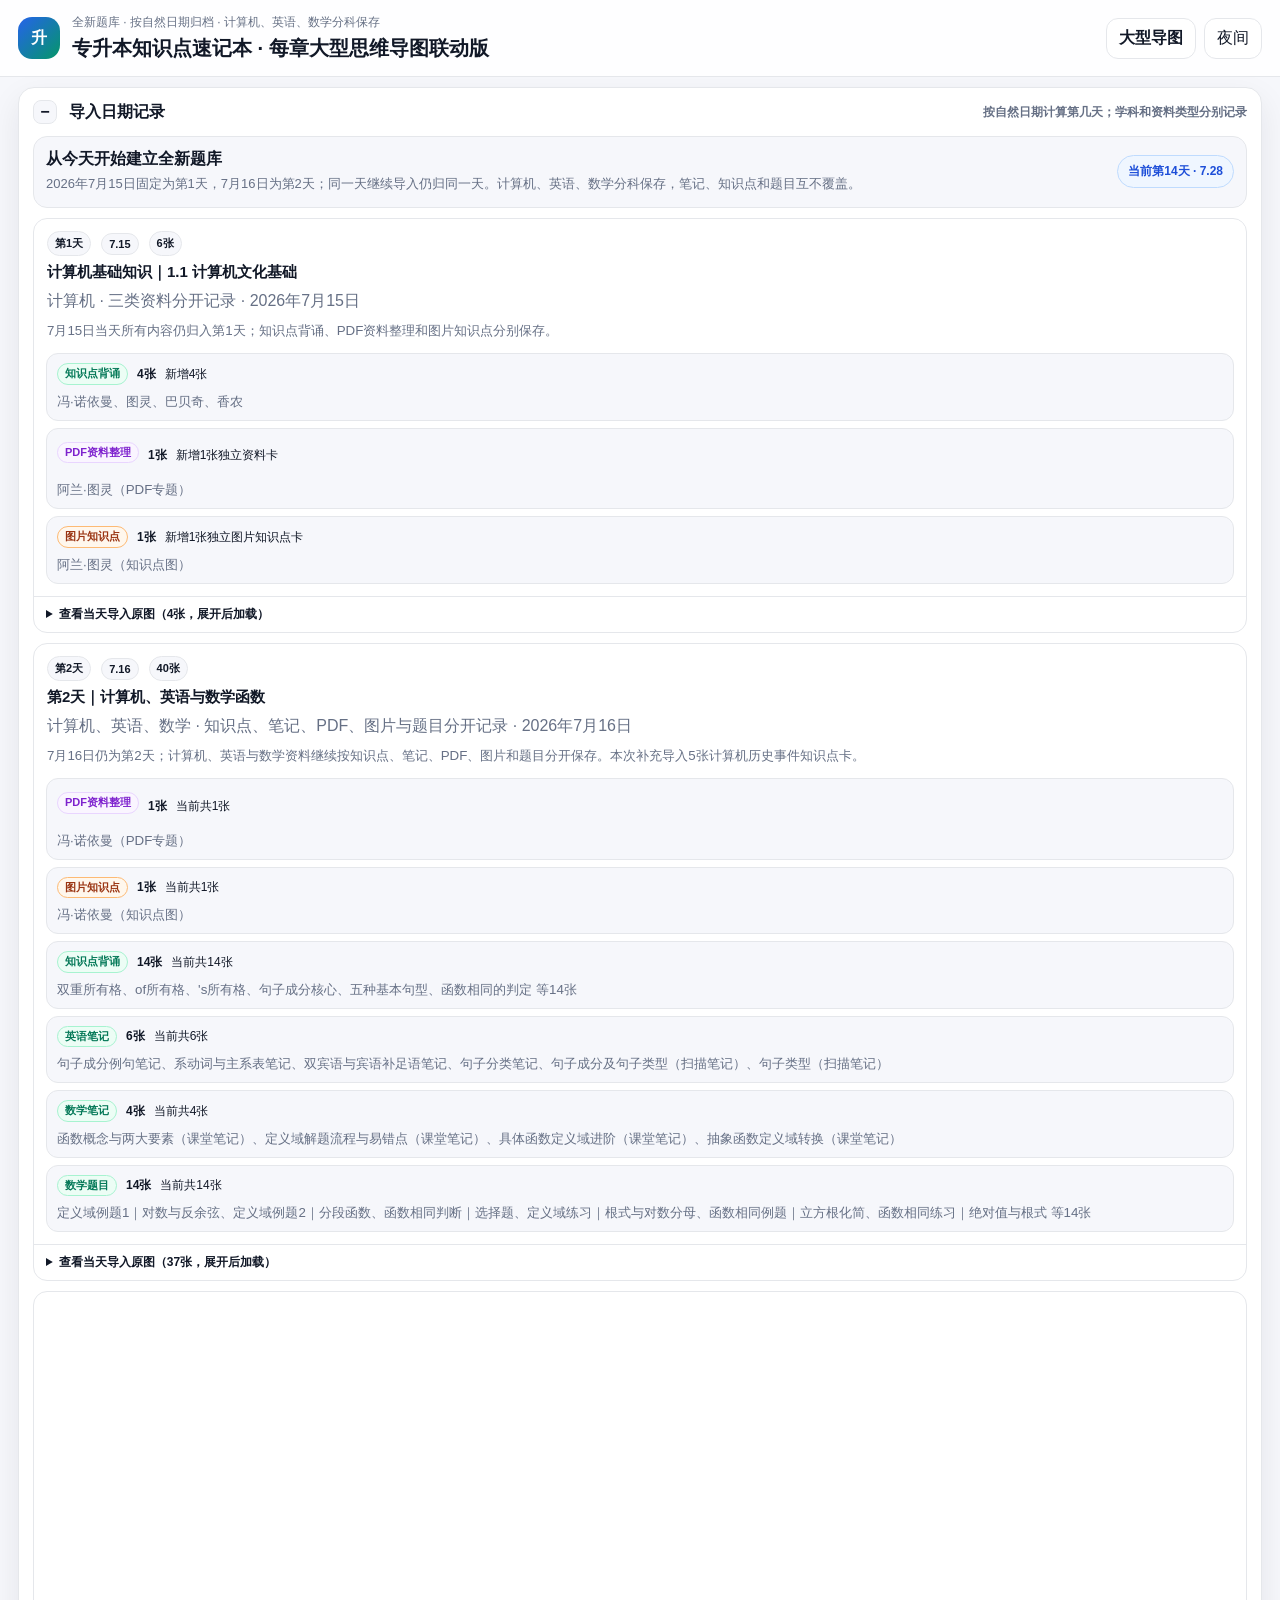
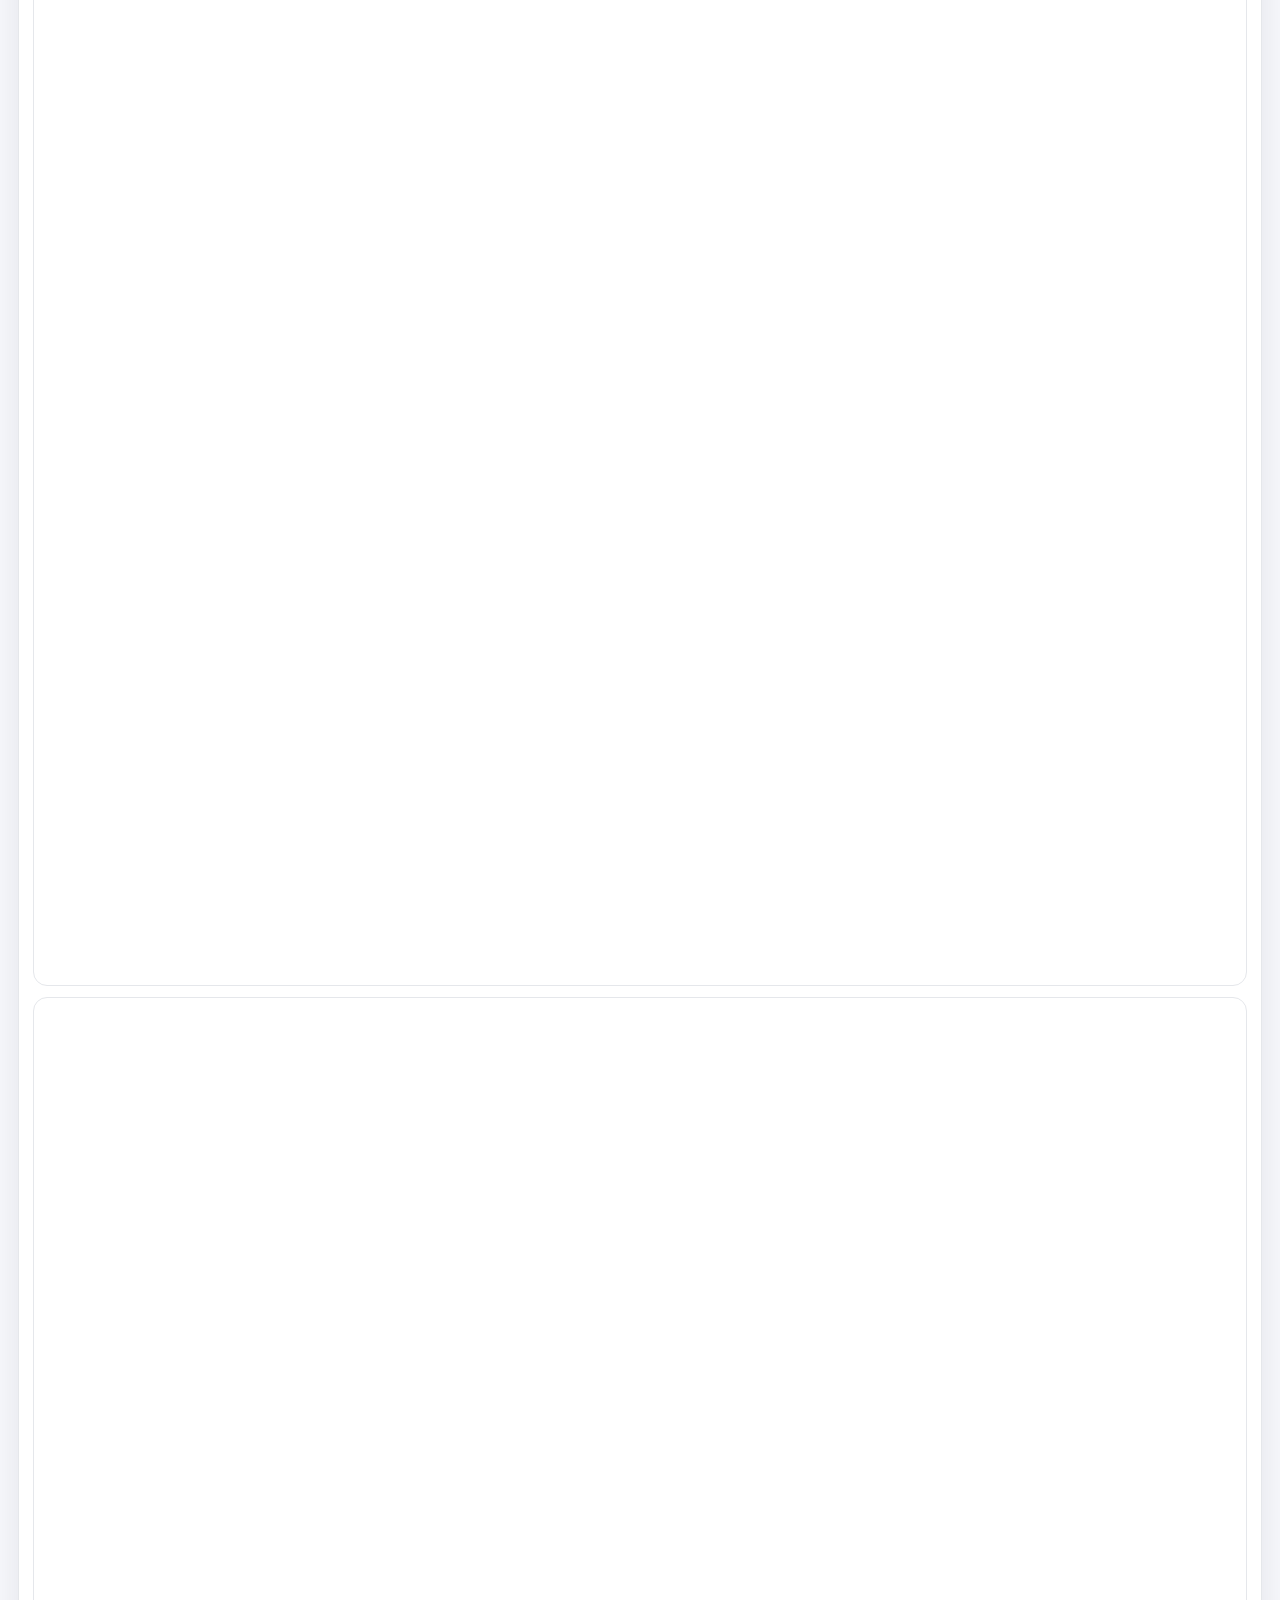
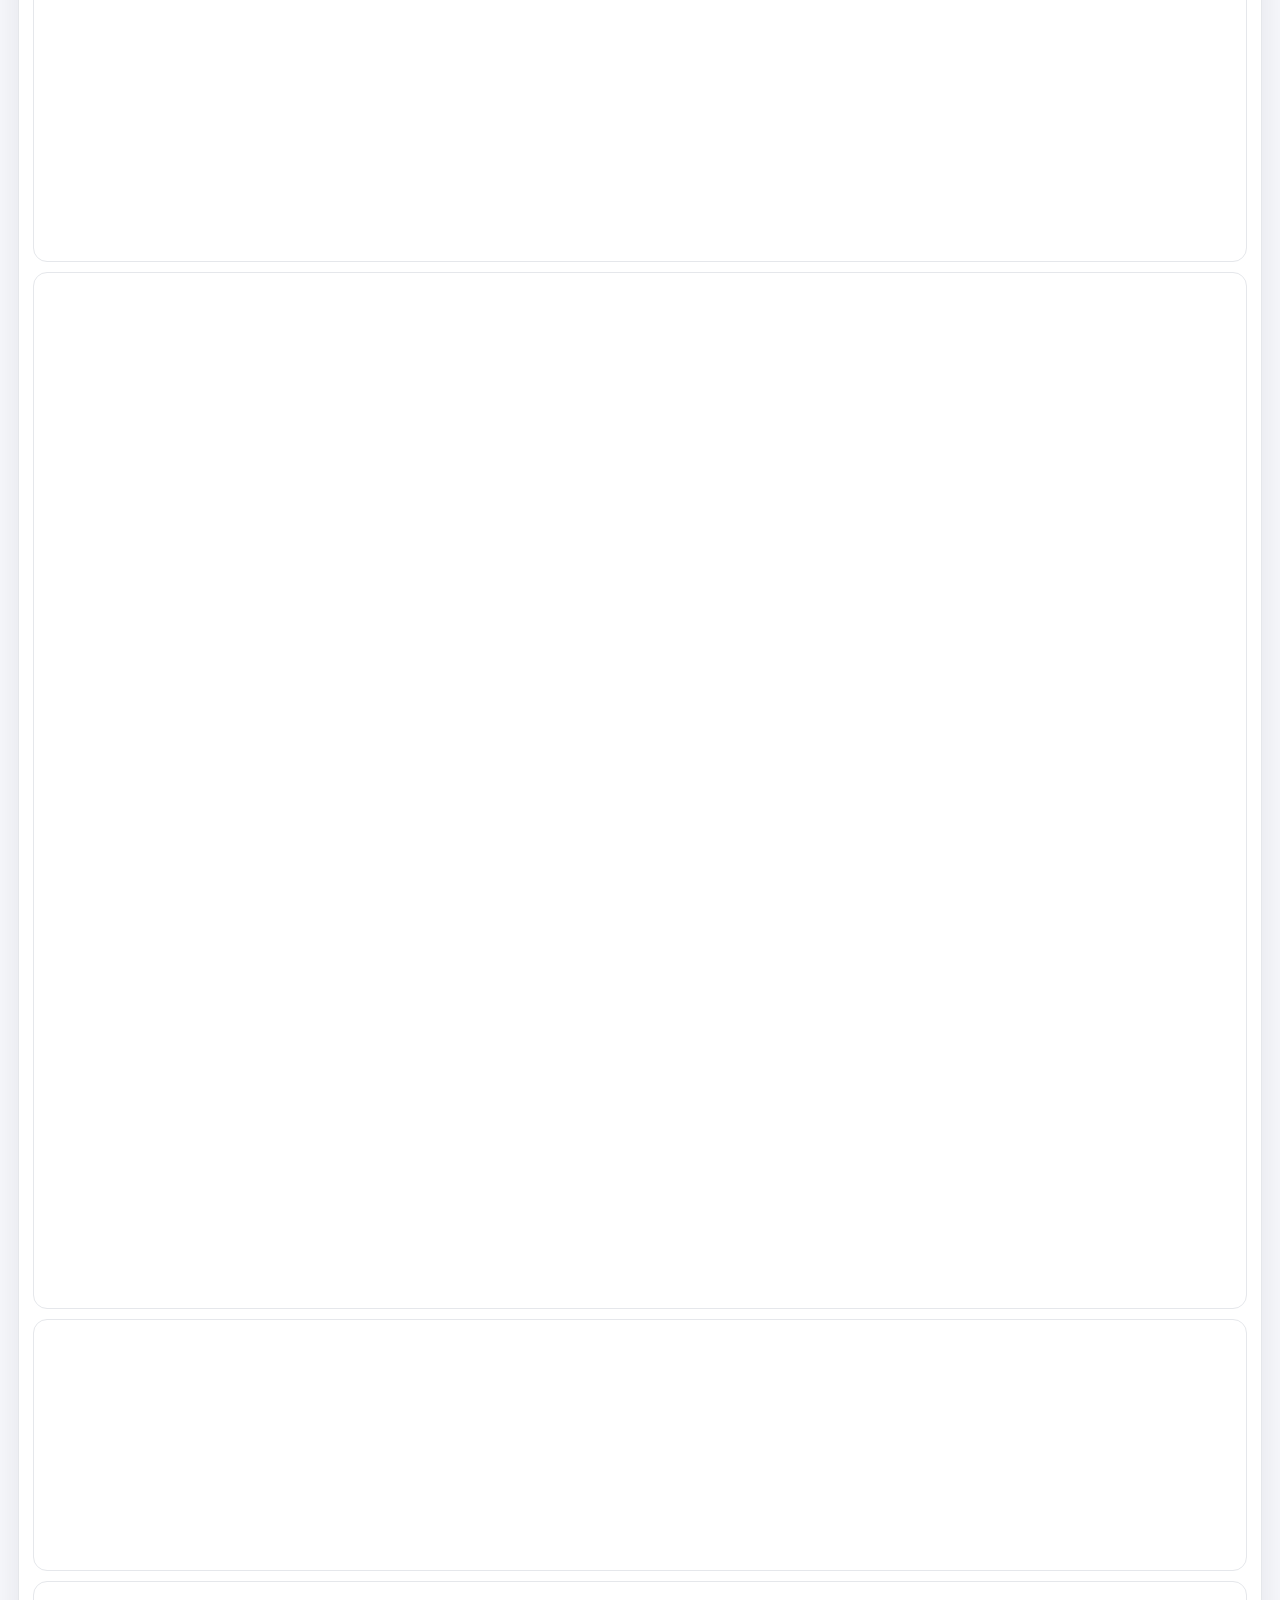
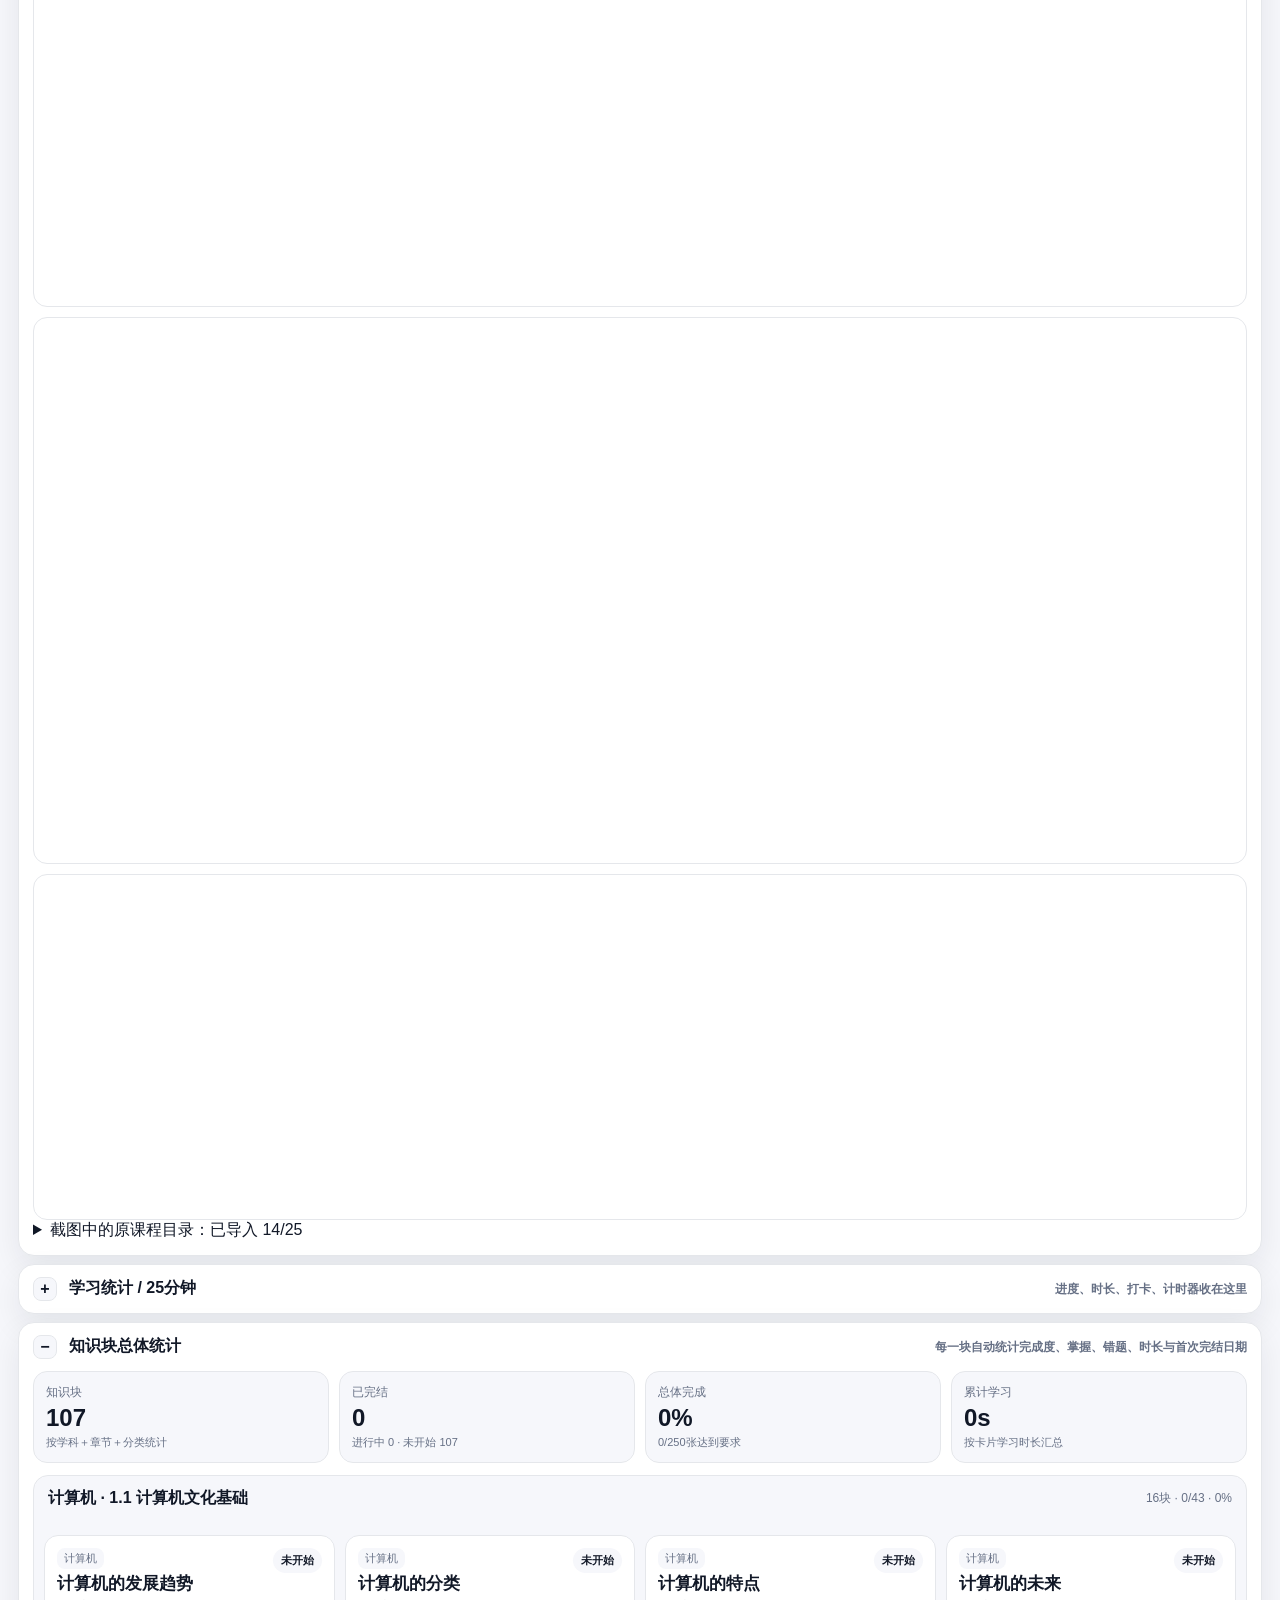
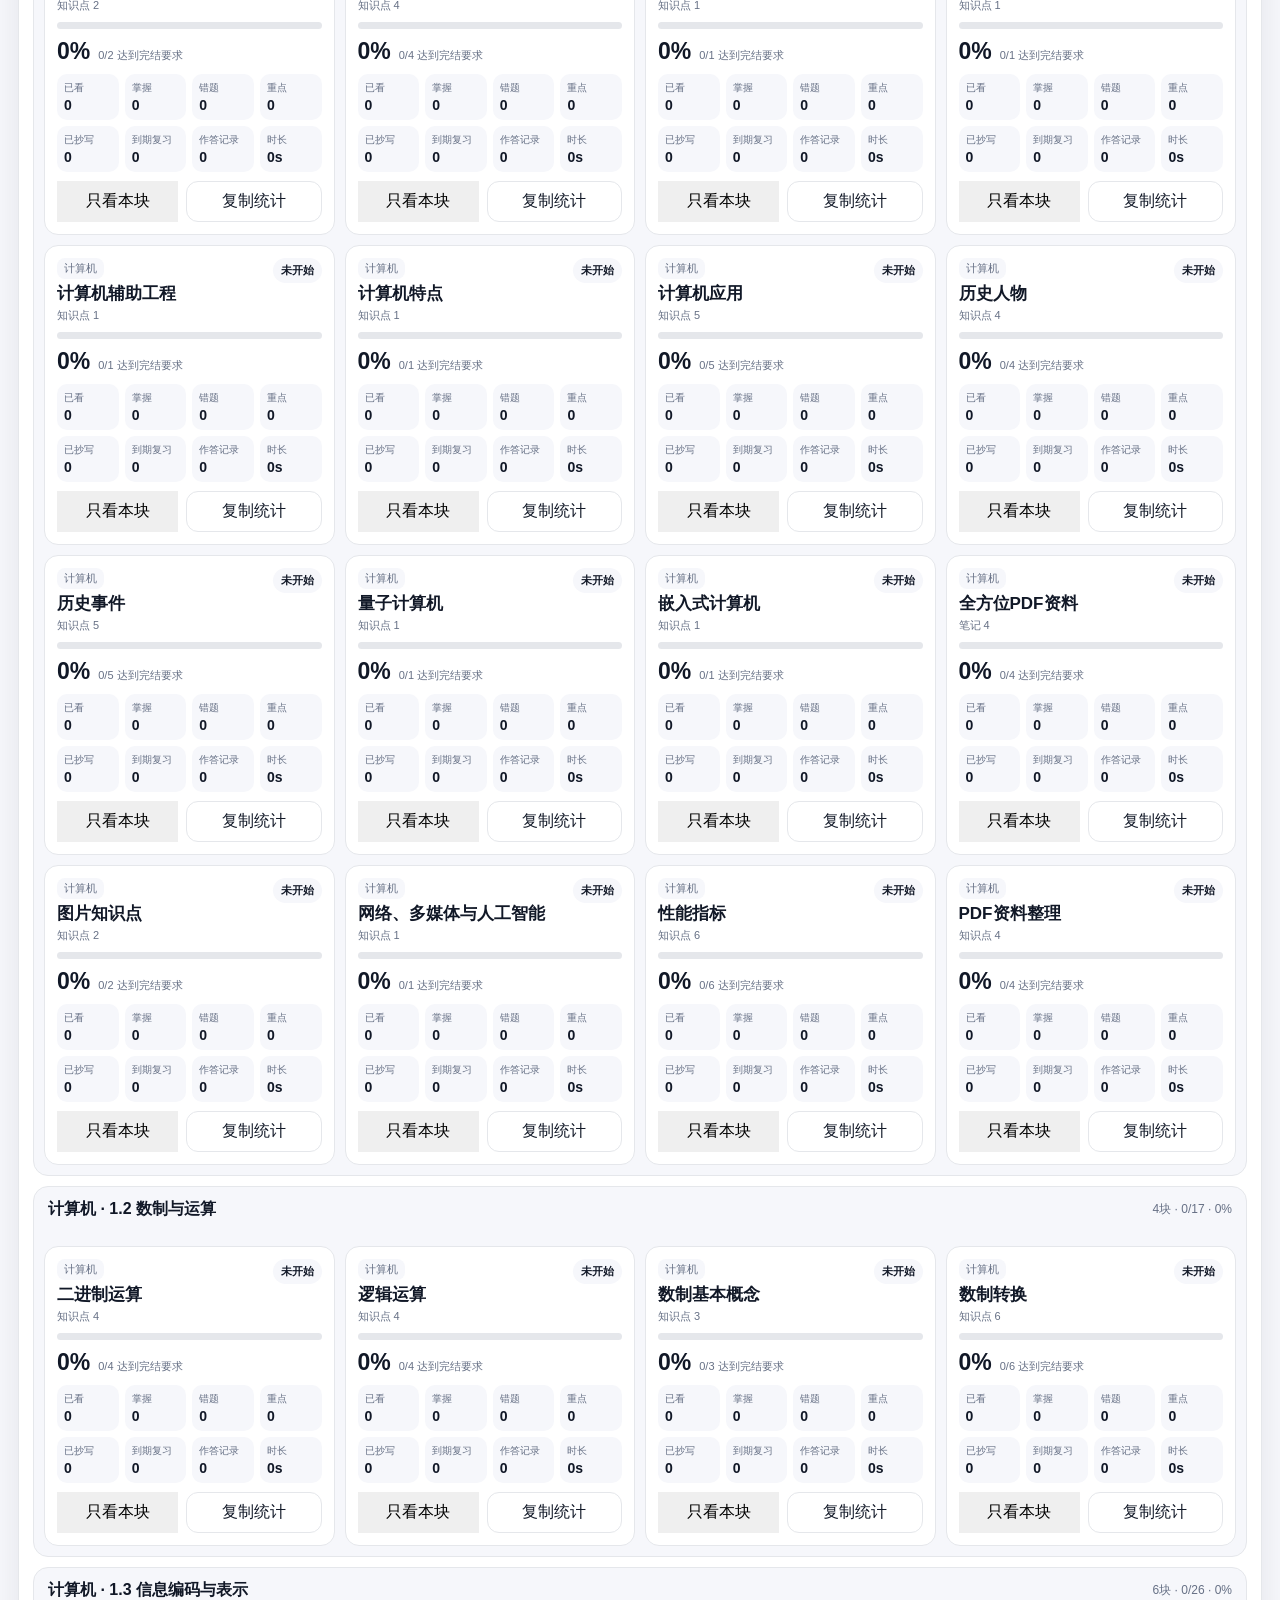
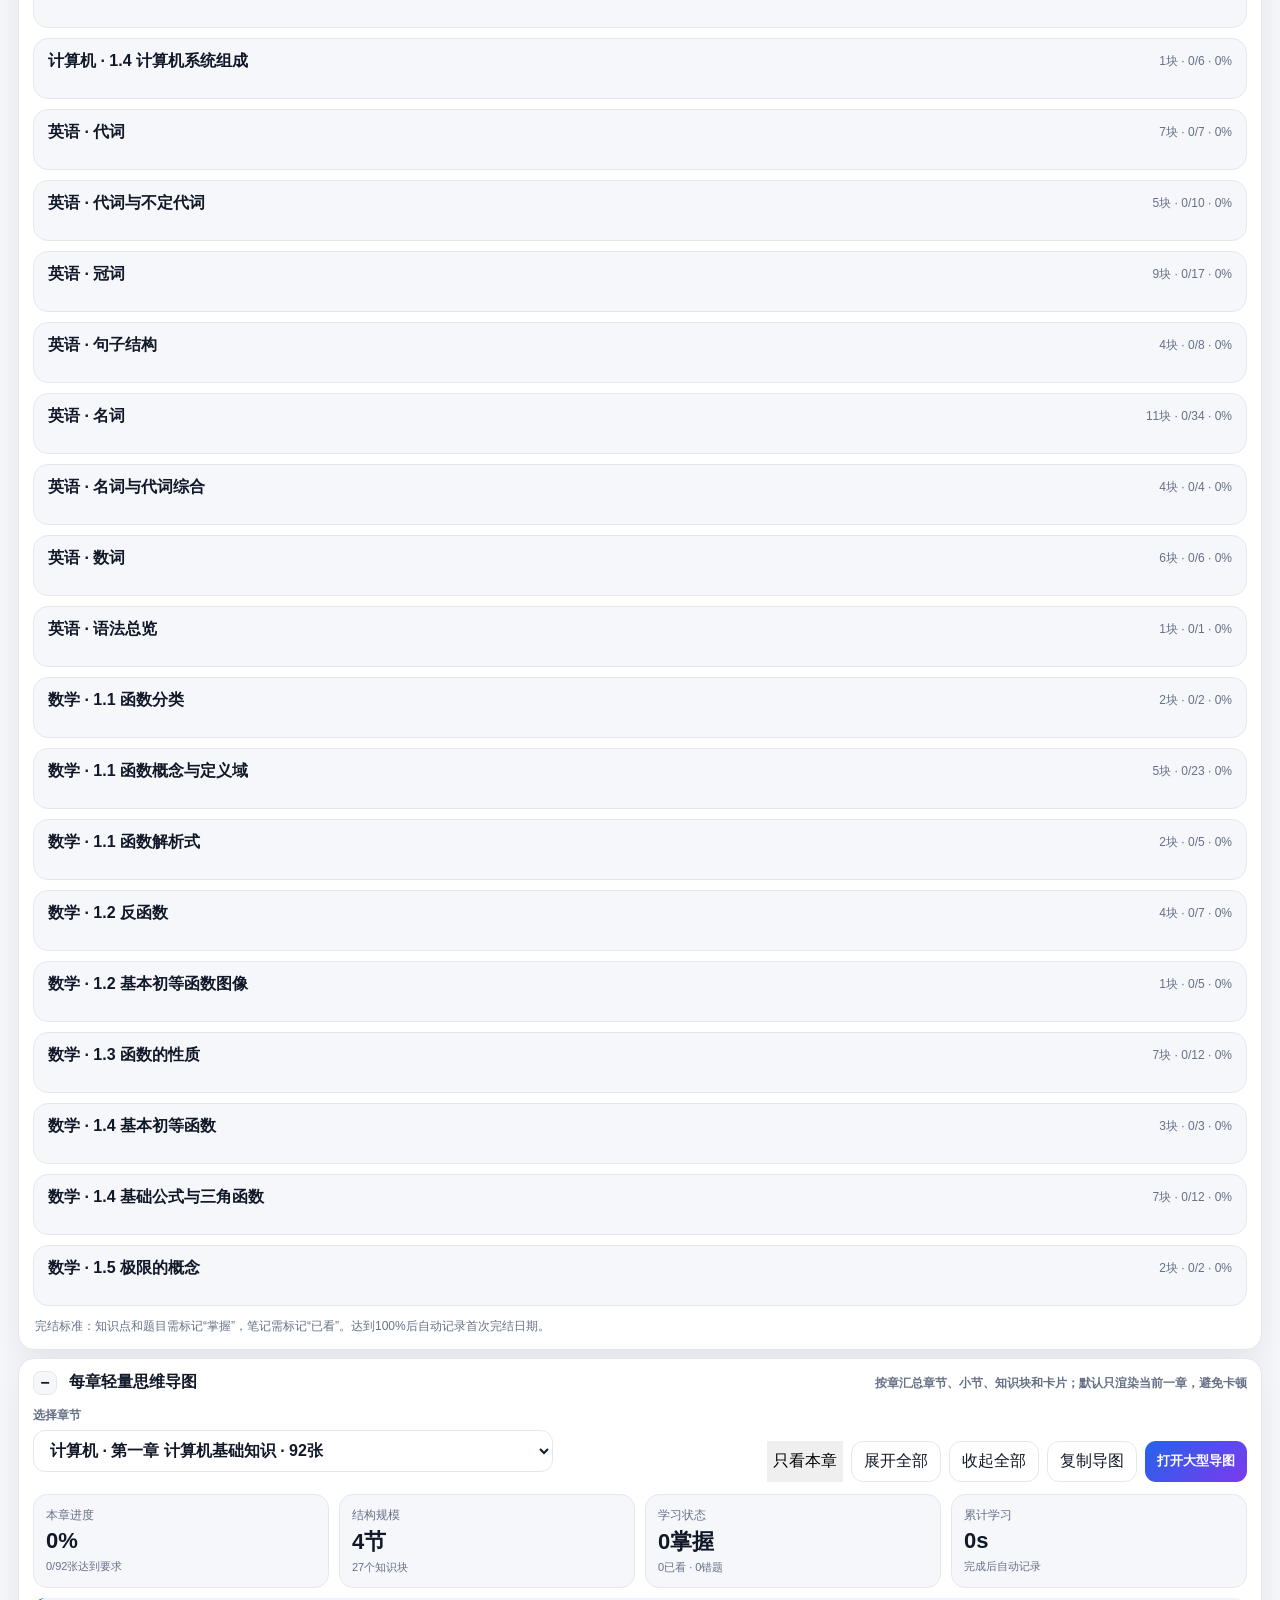
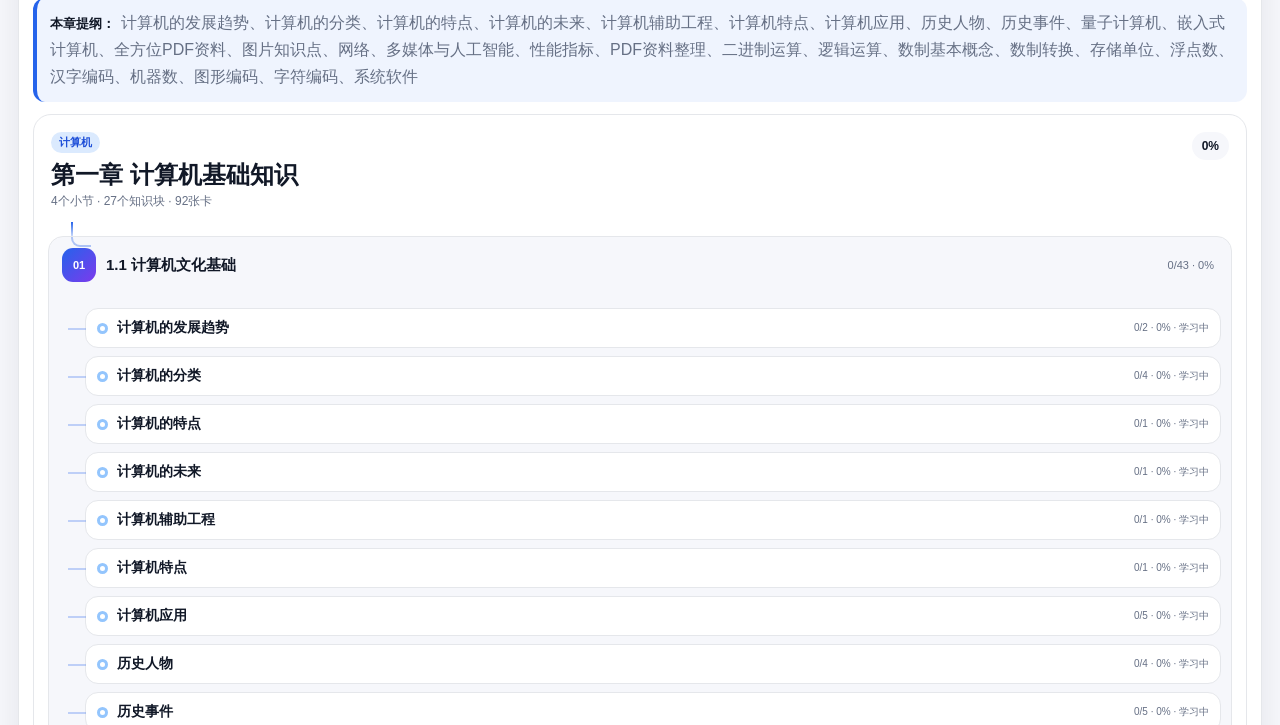
==== commit ea5b43c5: "Add files via upload" ====
--- a/index.html
+++ b/index.html
@@ -3,11 +3,11 @@
 <head>
   <meta charset="utf-8" />
   <meta name="viewport" content="width=device-width,initial-scale=1,viewport-fit=cover" />
-  <title>专升本知识点速记本 · v50双机构来源分章导入版</title>
+  <title>专升本知识点速记本 · v53大型导图联动版</title>
   <meta name="theme-color" content="#2563eb" />
   <link rel="manifest" href="./manifest.webmanifest" />
   <link rel="icon" href="./icon-192.png" />
-  <link rel="stylesheet" href="./styles.css?v=50" />
+  <link rel="stylesheet" href="./styles.css?v=53" />
 </head>
 <body>
 <header class="topbar">
@@ -15,43 +15,15 @@
     <span class="logo">升</span>
     <div>
       <p>全新题库 · 按自然日期归档 · 计算机、英语、数学分科保存</p>
-      <h1>专升本知识点速记本 · 每章轻量思维导图</h1>
+      <h1>专升本知识点速记本 · 每章大型思维导图联动版</h1>
     </div>
   </div>
   <div class="top-actions">
+    <a href="./mindmap.html" class="ghost map-entry-link">大型导图</a>
     <button id="themeBtn" class="ghost">夜间</button>
     <button id="installBtn" class="ghost hidden">安装</button>
   </div>
 </header>
-
-<section class="focus-desk" id="focusDesk">
-  <article class="focus-hero">
-    <div class="focus-hero-copy">
-      <p class="eyebrow">TODAY'S FOCUS</p>
-      <h2>今天，完成一件最重要的事</h2>
-      <p id="focusHeroTask" class="focus-hero-task">正在整理你的学习计划…</p>
-      <button id="focusStartBtn" class="focus-primary">开始专注学习</button>
-    </div>
-    <div class="focus-progress-wrap">
-      <div class="focus-progress" id="focusProgress"><b id="focusProgressValue">0%</b><span>今日掌握度</span></div>
-      <small id="focusProgressNote">持续学习，让节奏成为习惯</small>
-    </div>
-  </article>
-  <aside class="focus-rhythm">
-    <div class="focus-section-head"><span>学习节奏</span><em>25 分钟专注</em></div>
-    <div class="focus-timer-line"><b id="focusTimerMirror">25:00</b><button id="focusTimerStart">开始计时</button></div>
-    <div class="focus-rhythm-note"><i></i><span>今天的每一次专注，都会沉淀成进步。</span></div>
-  </aside>
-  <section class="focus-subjects" id="focusSubjects"></section>
-  <section class="focus-queue-panel">
-    <div class="focus-section-head"><span>学习队列</span><em id="focusQueueCount">优先完成未掌握内容</em></div>
-    <div class="focus-queue" id="focusQueue"></div>
-  </section>
-  <aside class="focus-review-panel">
-    <div class="focus-section-head"><span>复习清单</span><em id="focusReviewCount">0 项待复习</em></div>
-    <div id="focusReviewList" class="focus-review-list"></div>
-  </aside>
-</section>
 
 <section class="home-sections">
 
@@ -60,7 +32,7 @@
     <section class="import-history-panel">
       <div class="import-history-intro">
         <div><b>从今天开始建立全新题库</b><p>2026年7月15日固定为第1天，7月16日为第2天；同一天继续导入仍归同一天。计算机、英语、数学分科保存，笔记、知识点和题目互不覆盖。</p></div>
-        <span class="day-one-badge">当前第12天 · 7.26</span>
+        <span class="day-one-badge">当前第14天 · 7.28</span>
       </div>
       <div id="importHistoryList" class="import-history-list"></div>
       <div id="sourceOutline"></div>
@@ -110,6 +82,7 @@
           <button id="mindmapExpandBtn" class="ghost">展开全部</button>
           <button id="mindmapCollapseBtn" class="ghost">收起全部</button>
           <button id="mindmapCopyBtn" class="ghost">复制导图</button>
+          <a href="./mindmap.html" class="mindmap-open-link">打开大型导图</a>
         </div>
       </div>
       <div id="mindmapActiveBanner" class="active-block-banner hidden"></div>
@@ -204,13 +177,13 @@
 
   <main class="main">
     <section class="list" id="itemList"></section>
-    <section class="detail" id="detailPane"><div class="empty"><b>235 张独立卡片</b><p>按7.15—7.26自然日期归档；蓝色森林与全方位来源分开标注，同一知识体系统一章节。</p></div></section>
+    <section class="detail" id="detailPane"><div class="empty"><b>250 张独立卡片</b><p>按7.15—7.28自然日期归档；蓝色森林与全方位来源分开标注，英语冠词与数词继续按标准章节归类。</p></div></section>
   </main>
 </div>
 
 <dialog id="imageDialog"><button id="closeDialog">×</button><img id="dialogImage" alt="页面预览"></dialog>
 
-<script src="./knowledge-data.js?v=50"></script>
-<script src="./app.js?v=50"></script>
+<script src="./knowledge-data.js?v=53"></script>
+<script src="./app.js?v=53"></script>
 </body>
 </html>
--- a/styles.css
+++ b/styles.css
@@ -826,28 +826,6 @@
 body.dark .source-org-badge.blue-forest{background:#082f49;color:#bae6fd;border-color:#0ea5e9}
 body.dark .source-org-badge.allround{background:#431407;color:#fed7aa;border-color:#f97316}
 .detail-import-tag .source-org-badge{margin:0 4px;vertical-align:middle}
-
-/* v52: focused study desk */
-.focus-desk{max-width:1540px;margin:18px auto 14px;padding:0 clamp(12px,2.2vw,30px);display:grid;grid-template-columns:1.1fr 1.15fr .82fr;gap:14px}.focus-hero{grid-column:span 2;min-height:280px;position:relative;overflow:hidden;display:flex;justify-content:space-between;gap:28px;padding:34px 38px;border-radius:28px;color:#10203a;background:linear-gradient(135deg,#fffefa 0%,#f3f8ff 62%,#eaf4ff 100%);border:1px solid #ddebf9;box-shadow:0 18px 42px rgba(41,89,144,.12)}.focus-hero:after{content:'';position:absolute;right:-90px;bottom:-170px;width:430px;height:430px;border-radius:50%;background:radial-gradient(circle,rgba(37,99,235,.13),transparent 66%)}.eyebrow{margin:0 0 10px;color:#3775ce;font-size:11px;font-weight:900;letter-spacing:.16em}.focus-hero h2{max-width:480px;margin:0;font-family:Georgia,'Noto Serif SC',serif;font-size:clamp(29px,3vw,45px);line-height:1.14;letter-spacing:-.06em}.focus-hero-task{max-width:460px;margin:16px 0 24px;color:#62718a;font-size:15px;line-height:1.55}.focus-primary{border:0;border-radius:12px;padding:12px 18px;background:#1769e8;color:white;font-weight:850;box-shadow:0 8px 18px rgba(23,105,232,.25)}.focus-primary:disabled{opacity:.5}.focus-progress-wrap{z-index:1;display:grid;place-content:center;text-align:center}.focus-progress{--focus-progress:0%;width:154px;height:154px;border-radius:50%;display:grid;place-content:center;background:radial-gradient(closest-side,#f8fbff 79%,transparent 80% 100%),conic-gradient(#2879f7 var(--focus-progress),#dce8f6 0)}.focus-progress b{font-family:Georgia,serif;font-size:43px;letter-spacing:-.08em}.focus-progress span{margin-top:-5px;color:#6b7b94;font-size:11px}.focus-progress-wrap small{margin-top:11px;color:#63728a;font-size:12px}.focus-rhythm,.focus-review-panel,.focus-subjects,.focus-queue-panel{background:var(--surface-raised,#fff);border:1px solid var(--border-soft,#e7edf5);border-radius:22px;box-shadow:var(--shadow-sm,0 4px 14px rgba(15,23,42,.055))}.focus-rhythm{padding:20px}.focus-section-head{display:flex;justify-content:space-between;gap:8px;align-items:baseline;margin-bottom:15px}.focus-section-head span{font-weight:900;letter-spacing:-.025em}.focus-section-head em{font-style:normal;color:var(--muted);font-size:11px}.focus-timer-line{display:flex;align-items:center;justify-content:space-between;padding:13px 0;border-top:1px solid var(--border-soft,#e7edf5);border-bottom:1px solid var(--border-soft,#e7edf5)}.focus-timer-line b{font-size:24px;letter-spacing:-.06em}.focus-timer-line button{border:1px solid #bad2f6;border-radius:9px;background:#f0f6ff;color:#1769e8;padding:7px 9px;font-weight:800;font-size:12px}.focus-rhythm-note{display:flex;gap:8px;margin-top:15px;color:var(--muted);font-size:12px;line-height:1.6}.focus-rhythm-note i,.focus-review-list i{width:8px;height:8px;flex:0 0 auto;margin-top:5px;border-radius:50%;background:#1ac49e}.focus-subjects{padding:8px}.focus-subject{width:100%;display:grid;grid-template-columns:34px 1fr auto;gap:9px;align-items:center;position:relative;padding:10px;border:0;border-bottom:1px solid var(--border-soft,#e7edf5);background:transparent;text-align:left}.focus-subject:last-child{border-bottom:0}.focus-subject>span{display:grid;place-items:center;width:30px;height:30px;border-radius:9px;background:#eaf2ff;color:#196ce9;font-size:13px;font-weight:900}.focus-subject div{display:grid;gap:2px}.focus-subject b{font-size:13px}.focus-subject small{color:var(--muted);font-size:10px}.focus-subject em{font-style:normal;color:#236ddd;font-size:12px;font-weight:900}.focus-subject i{position:absolute;left:53px;right:44px;bottom:4px;height:2px;overflow:hidden;background:#e9eff8}.focus-subject u{display:block;height:100%;background:#3682f5}.focus-queue-panel{grid-column:span 2;padding:20px}.focus-queue{display:grid;gap:7px}.focus-queue-item{display:grid;grid-template-columns:35px 1fr auto;align-items:center;gap:12px;width:100%;padding:10px 8px;border:1px solid transparent;border-radius:12px;background:transparent;text-align:left;transition:.18s ease}.focus-queue-item:hover{background:#f5f9ff;border-color:#dbe9fa;transform:translateX(2px)}.focus-queue-item strong{display:grid;place-items:center;width:29px;height:29px;border-radius:9px;background:#eaf2ff;color:#2874e9;font-size:13px}.focus-queue-item span{display:grid;gap:3px}.focus-queue-item b{font-size:14px;white-space:nowrap;overflow:hidden;text-overflow:ellipsis}.focus-queue-item small{color:var(--muted);font-size:11px}.focus-queue-item em{font-style:normal;color:#276ee1;font-size:12px;font-weight:800}.focus-review-panel{padding:20px}.focus-review-list{display:grid;gap:9px}.focus-review-list button{display:grid;grid-template-columns:8px 1fr;gap:8px;width:100%;padding:9px 0;border:0;border-bottom:1px solid var(--border-soft,#e7edf5);background:transparent;text-align:left}.focus-review-list button:last-child{border-bottom:0}.focus-review-list span{font-size:12px;white-space:nowrap;overflow:hidden;text-overflow:ellipsis}.focus-review-list em{grid-column:2;color:var(--muted);font-size:10px;font-style:normal}.focus-empty{margin:8px 0;color:var(--muted);font-size:12px;line-height:1.6}body.dark .focus-hero{background:linear-gradient(135deg,#152744,#10243e);border-color:#2c4d73;color:#edf5ff}body.dark .focus-progress{background:radial-gradient(closest-side,#142641 79%,transparent 80% 100%),conic-gradient(#5a9bff var(--focus-progress),#2c4d73 0)}body.dark .focus-hero-task,body.dark .focus-progress span,body.dark .focus-progress-wrap small{color:#b9cae2}body.dark .focus-queue-item:hover{background:#142948;border-color:#2d5584}
-@media(max-width:960px){.focus-desk{grid-template-columns:1fr 1fr}.focus-hero{grid-column:span 2}.focus-rhythm{grid-column:span 2}.focus-queue-panel{grid-column:span 1}.focus-review-panel{grid-column:span 1}}
-@media(max-width:700px){.focus-desk{display:block;margin:10px auto;padding:0 10px}.focus-desk>*{margin-bottom:10px}.focus-hero{min-height:0;padding:24px;display:block;border-radius:22px}.focus-hero h2{font-size:31px}.focus-progress-wrap{margin-top:18px}.focus-progress{width:132px;height:132px}.focus-rhythm,.focus-subjects,.focus-queue-panel,.focus-review-panel{padding:15px;border-radius:18px}.focus-queue-item{grid-template-columns:31px 1fr;padding:9px 4px}.focus-queue-item em{display:none}.focus-queue-item b{white-space:normal}.focus-subjects{display:grid;grid-template-columns:1fr 1fr}.focus-subject{min-height:62px}.focus-subject i{left:43px;right:11px}.focus-review-list{grid-template-columns:1fr 1fr}.focus-review-list button{padding-right:8px}.focus-review-list span{white-space:normal}}
-
-/* v51: visual refresh — preserve existing component behavior */
-:root{--surface-subtle:#f8fafc;--surface-raised:#fff;--border-soft:#e7edf5;--shadow-sm:0 4px 14px rgba(15,23,42,.055);--shadow-md:0 16px 38px rgba(15,23,42,.09);--radius-md:14px;--radius-lg:22px}
-body.dark{--surface-subtle:#111c2e;--surface-raised:#152236;--border-soft:#263854;--shadow-sm:0 4px 14px rgba(0,0,0,.18);--shadow-md:0 16px 38px rgba(0,0,0,.26)}
-body{background:linear-gradient(180deg,#f8fbff 0,#f4f7fb 42%,#f7f9fc 100%)}
-body.dark{background:linear-gradient(180deg,#0b1322 0,#0f172a 48%,#111827 100%)}
-.topbar{padding:13px clamp(14px,2.2vw,30px);background:color-mix(in srgb,var(--card) 84%,transparent);border-color:var(--border-soft);box-shadow:0 1px 0 rgba(15,23,42,.025)}
-.logo{width:44px;height:44px;border-radius:15px;box-shadow:0 8px 18px rgba(37,99,235,.2)}
-.brand h1{letter-spacing:-.035em}.ghost{border-color:var(--border-soft);background:var(--surface-raised);transition:transform .18s ease,box-shadow .18s ease,border-color .18s ease}.ghost:hover{transform:translateY(-1px);box-shadow:var(--shadow-sm);border-color:#bfd1ed}
-.home-sections{max-width:1540px;gap:10px}.home-section{border-color:var(--border-soft);border-radius:var(--radius-lg);box-shadow:var(--shadow-sm);background:color-mix(in srgb,var(--surface-raised) 96%,transparent)}
-.home-section>summary{padding:14px 16px}.home-section[open]{box-shadow:var(--shadow-md);border-color:#d7e3f4}.home-section>summary:before{border-color:var(--border-soft);background:var(--surface-subtle);transition:transform .2s ease,background .2s ease}.home-section[open]>summary:before{transform:rotate(90deg);background:#eaf2ff;color:var(--blue)}
-.home-section .dashboard{gap:10px}.home-section .stat-card{background:var(--surface-subtle);border-color:transparent;border-radius:var(--radius-md);transition:transform .18s ease,box-shadow .18s ease}.home-section .stat-card:hover{transform:translateY(-2px);box-shadow:var(--shadow-sm)}.stat-card b{letter-spacing:-.045em}.bar{background:#e8eef7}.stat-card button{box-shadow:0 4px 10px rgba(37,99,235,.16)}
-.today,.review-panel{background:transparent}.task{background:var(--surface-subtle);border-color:var(--border-soft);font-weight:650}.task:hover{border-color:#93b7ec;background:#eff6ff}
-.layout{max-width:1540px;margin:0 auto;padding:0 clamp(12px,2.2vw,30px) 30px;gap:16px}.sidebar{top:78px;border-color:var(--border-soft);border-radius:var(--radius-lg);padding:16px;background:color-mix(in srgb,var(--surface-raised) 96%,transparent);box-shadow:var(--shadow-md)}.sidebar:focus-within{border-color:#9dbde9;box-shadow:0 0 0 4px rgba(37,99,235,.08),var(--shadow-md)}
-.subject-tabs button,.content-tabs button{border:1px solid transparent;background:var(--surface-subtle);font-weight:700;transition:.18s ease}.subject-tabs button:hover,.content-tabs button:hover{border-color:#b9cce8}.subject-tabs button.active{box-shadow:0 6px 14px rgba(37,99,235,.18)}.content-tabs button.active{background:#eaf2ff;color:#174ea6;border-color:#b7d0f4}.search,select{background:var(--surface-subtle);border-color:var(--border-soft);transition:border-color .18s ease,box-shadow .18s ease}.search:focus,select:focus{outline:none;border-color:#78a8e7;box-shadow:0 0 0 4px rgba(37,99,235,.1)}
-.mode-box{padding:10px 2px;border-top:1px solid var(--border-soft);border-bottom:1px solid var(--border-soft)}.tree button{border-color:transparent;background:var(--surface-subtle);transition:.18s ease}.tree button:hover{border-color:#bfd1ed;transform:translateX(2px)}.tree button.active{border-color:#7eabe5;background:#eef5ff;box-shadow:inset 3px 0 0 var(--blue)}
-.main{gap:16px}.list,.detail{border-color:var(--border-soft);border-radius:var(--radius-lg);box-shadow:var(--shadow-md);background:color-mix(in srgb,var(--surface-raised) 97%,transparent)}.list{padding:8px}.row{margin:2px 0;border-bottom-color:transparent;border-radius:var(--radius-md);transition:background .18s ease,transform .18s ease}.row:hover{background:var(--surface-subtle);transform:translateX(2px)}.row.active{background:#eef5ff;box-shadow:inset 3px 0 0 var(--blue)}.rmain b{letter-spacing:-.015em}.detail{padding:20px}.dhead{padding-bottom:15px;border-color:var(--border-soft)}.dhead h2{letter-spacing:-.04em}.ops{background:var(--surface-raised);border-color:var(--border-soft)}.ops button,.tabs button{border-color:var(--border-soft);background:var(--surface-subtle)}.ops button:hover,.tabs button:hover{border-color:#a7c3e8}.tabs button.active{background:#172033;color:#fff;border-color:#172033}.sec,.table-wrap{border-color:var(--border-soft);border-radius:var(--radius-md)}.sec{background:var(--surface-subtle)}.raw{background:rgba(148,163,184,.09)}
-body.dark .content-tabs button.active,body.dark .tree button.active,body.dark .row.active{background:#172b49;color:#e8f1ff}body.dark .home-section[open]>summary:before{background:#17345e;color:#bfdbfe}body.dark .row:hover{background:#172236}body.dark .tabs button.active{background:#dce9fb;color:#10213d}
-@media(max-width:960px){.layout{grid-template-columns:280px minmax(0,1fr)}.main{grid-template-columns:minmax(280px,.85fr) minmax(0,1.35fr)}.brand p{max-width:560px;white-space:nowrap;overflow:hidden;text-overflow:ellipsis}}
-@media(max-width:700px){.topbar{position:relative;align-items:flex-start;padding:12px}.brand{gap:9px}.logo{width:38px;height:38px;border-radius:13px}.brand h1{font-size:17px;line-height:1.25}.brand p{display:none}.top-actions{gap:6px}.top-actions button{padding:8px 10px}.layout{display:block;padding:0 10px 18px}.sidebar{position:relative;top:auto;max-height:none;margin-bottom:10px;padding:12px;border-radius:18px}.sidebar .tree{max-height:210px;overflow:auto;padding-right:3px}.main{display:block}.list,.detail{max-height:none;overflow:visible;border-radius:18px}.list{margin-bottom:10px}.detail{padding:14px}.row{grid-template-columns:38px 1fr auto;padding:11px 9px}.rmain b{font-size:14px}.home-sections{padding:0 10px}.home-section{border-radius:18px}.home-section>summary{padding:12px}.home-section .dashboard{grid-template-columns:repeat(2,minmax(0,1fr));padding:9px}.home-section .stat-card{padding:10px}.today{display:block;padding:12px!important}.task-list{justify-content:flex-start;margin-top:10px}.ops{position:sticky;top:0;overflow-x:auto;flex-wrap:nowrap;padding:8px 0}.ops button{white-space:nowrap;min-height:40px}.tabs{flex-wrap:nowrap;overflow-x:auto;padding-bottom:3px}.tabs button{white-space:nowrap;min-height:40px}.search,select{min-height:42px}.subject-tabs button,.content-tabs button{min-height:42px}.cloze-blank input,.video-text-cloze.compact-cloze .cloze-blank input{max-width:calc(100vw - 54px)!important}}
+.top-actions a.ghost{display:inline-flex;align-items:center;text-decoration:none;font-weight:800}
+.mindmap-toolbar-actions .mindmap-open-link{display:inline-flex;align-items:center;justify-content:center;min-height:38px;padding:8px 12px;border-radius:11px;background:linear-gradient(135deg,var(--blue),#7c3aed);color:#fff;text-decoration:none;font-size:13px;font-weight:850;white-space:nowrap}
+@media(max-width:640px){.top-actions .map-entry-link{padding:8px 10px;font-size:12px}.mindmap-toolbar-actions .mindmap-open-link{grid-column:1/-1}}
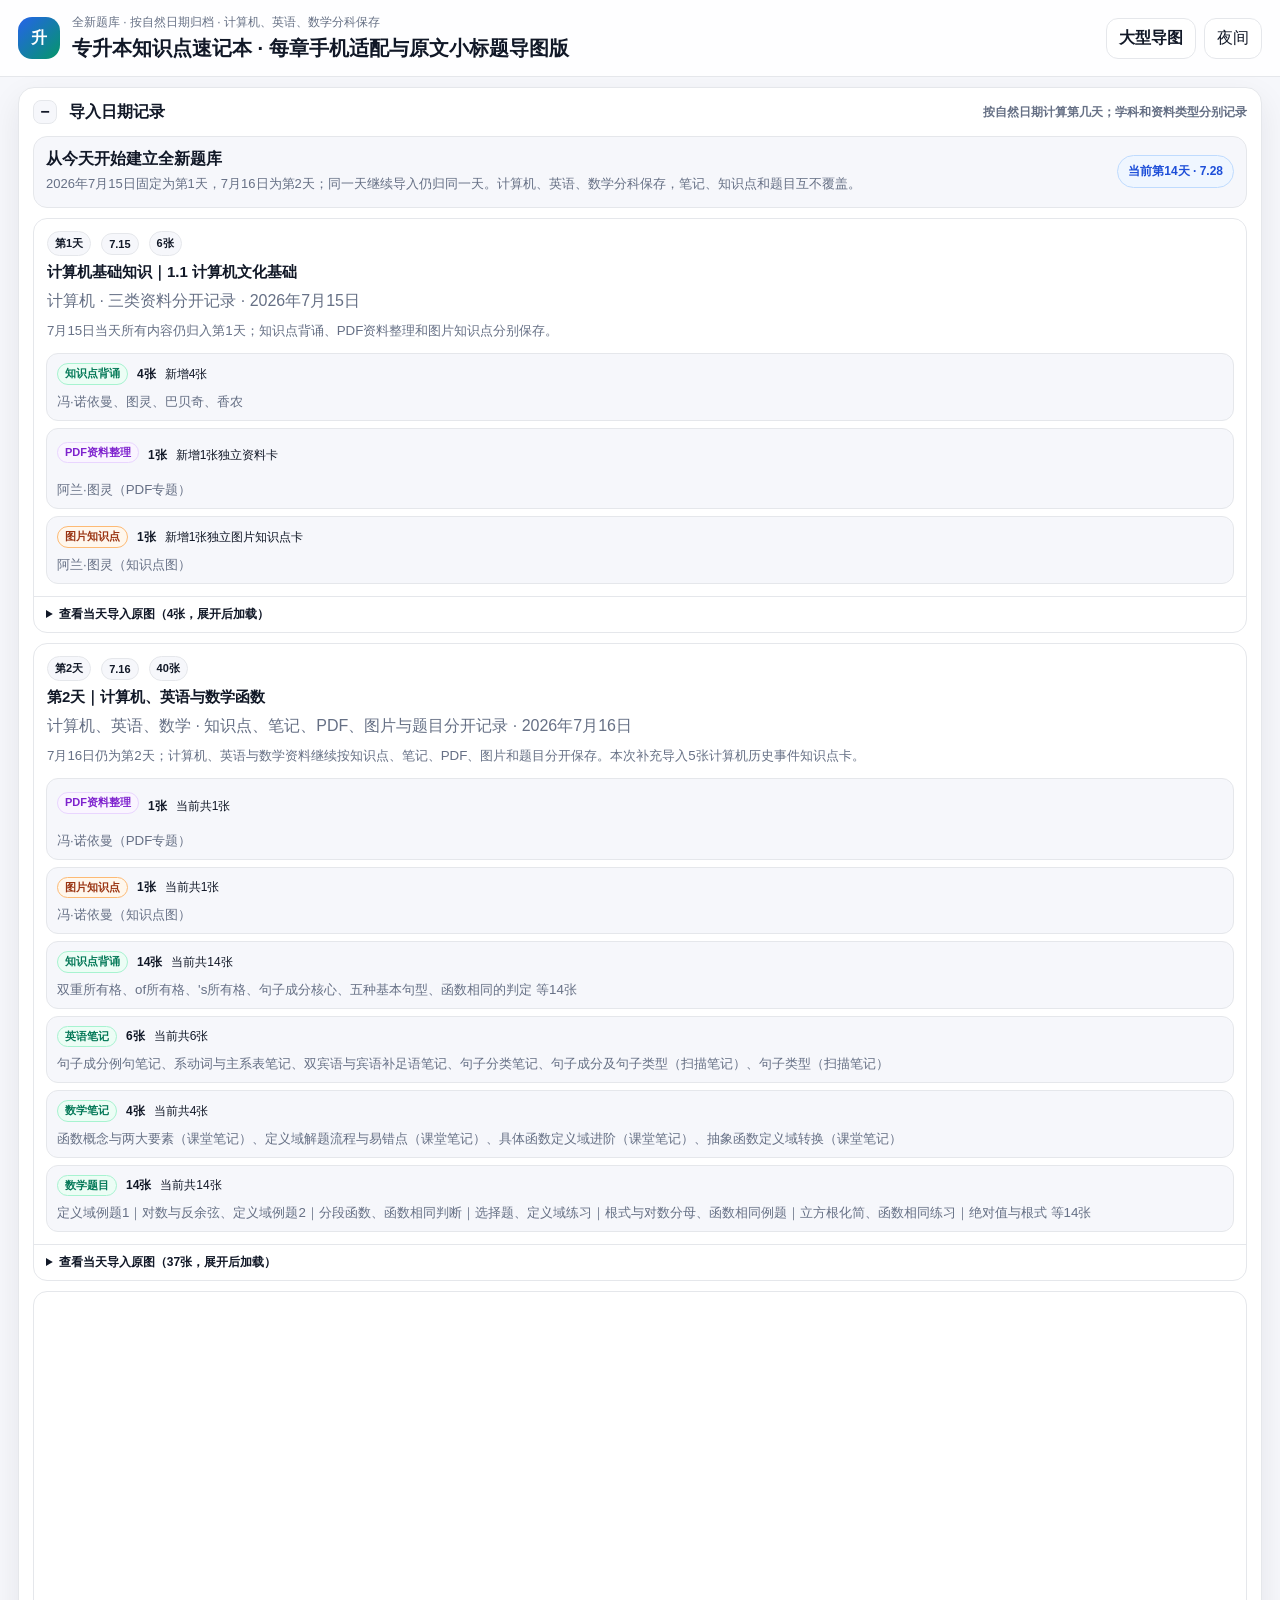
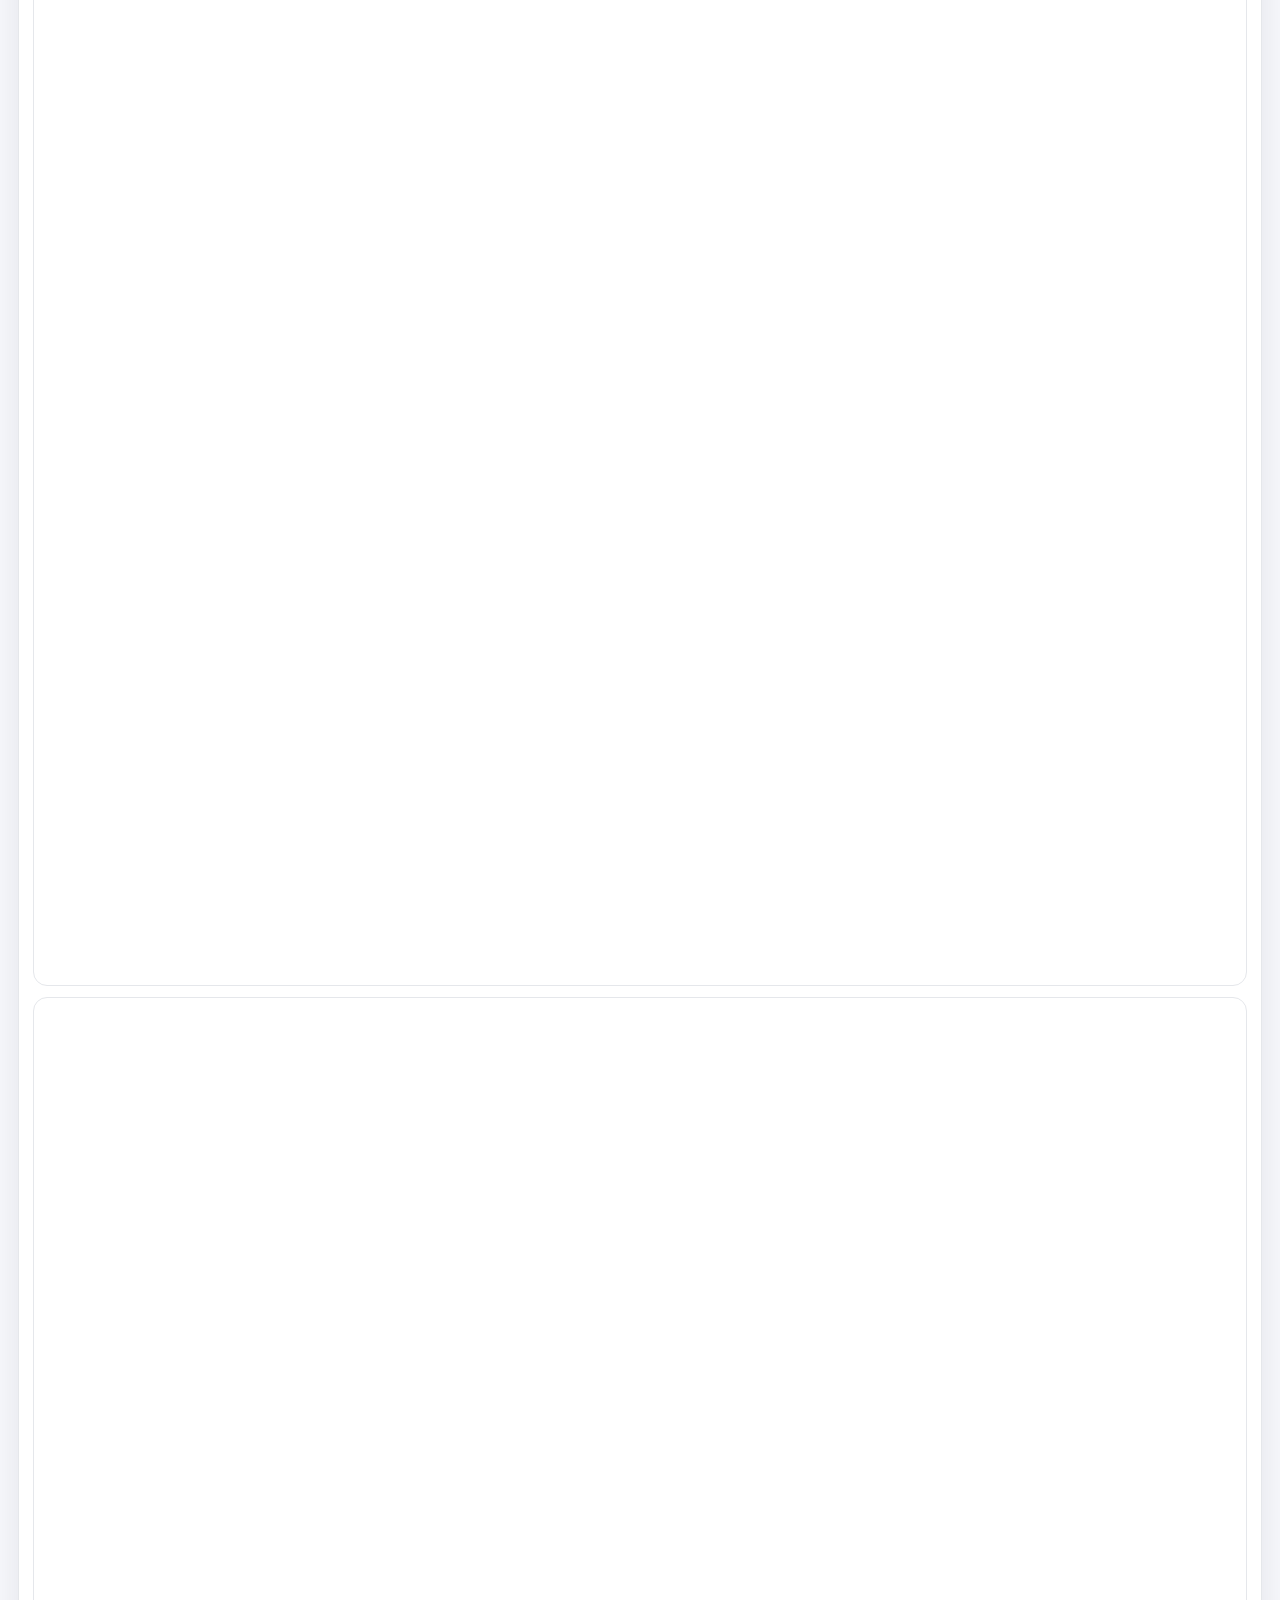
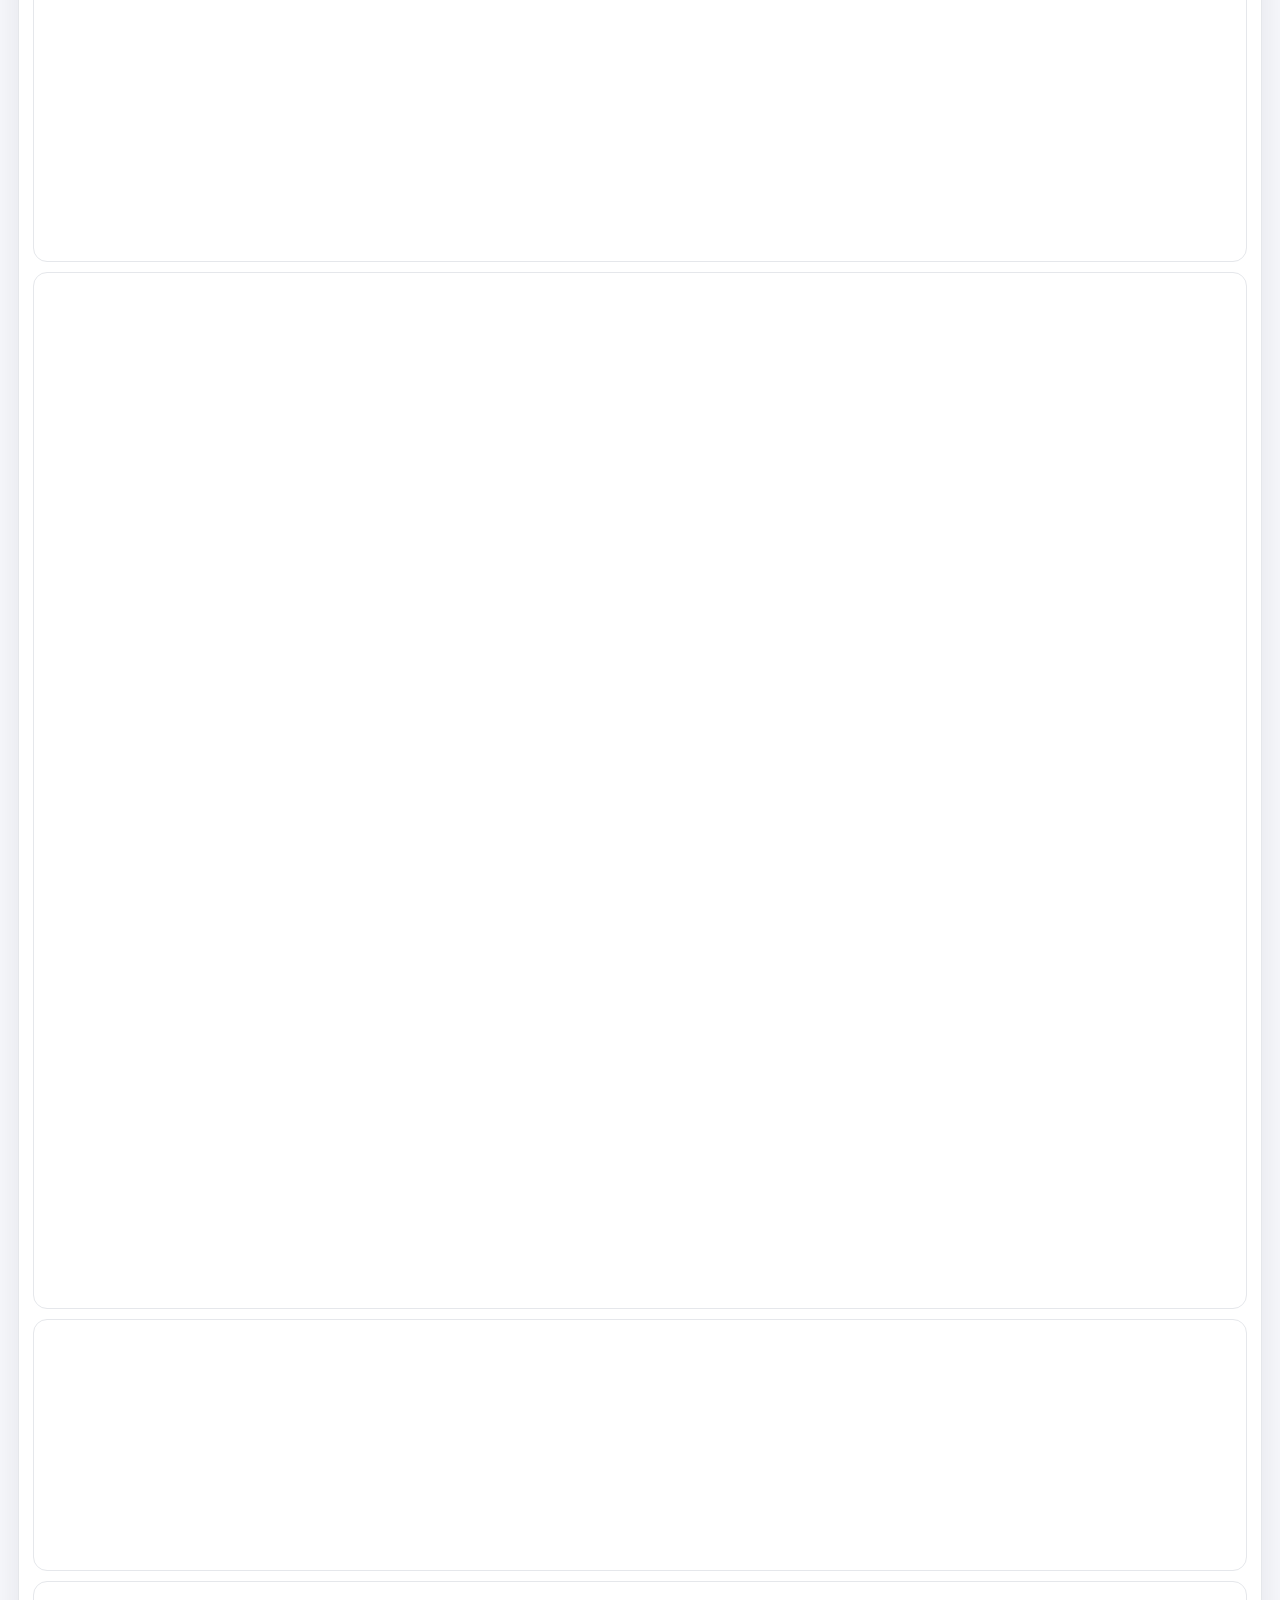
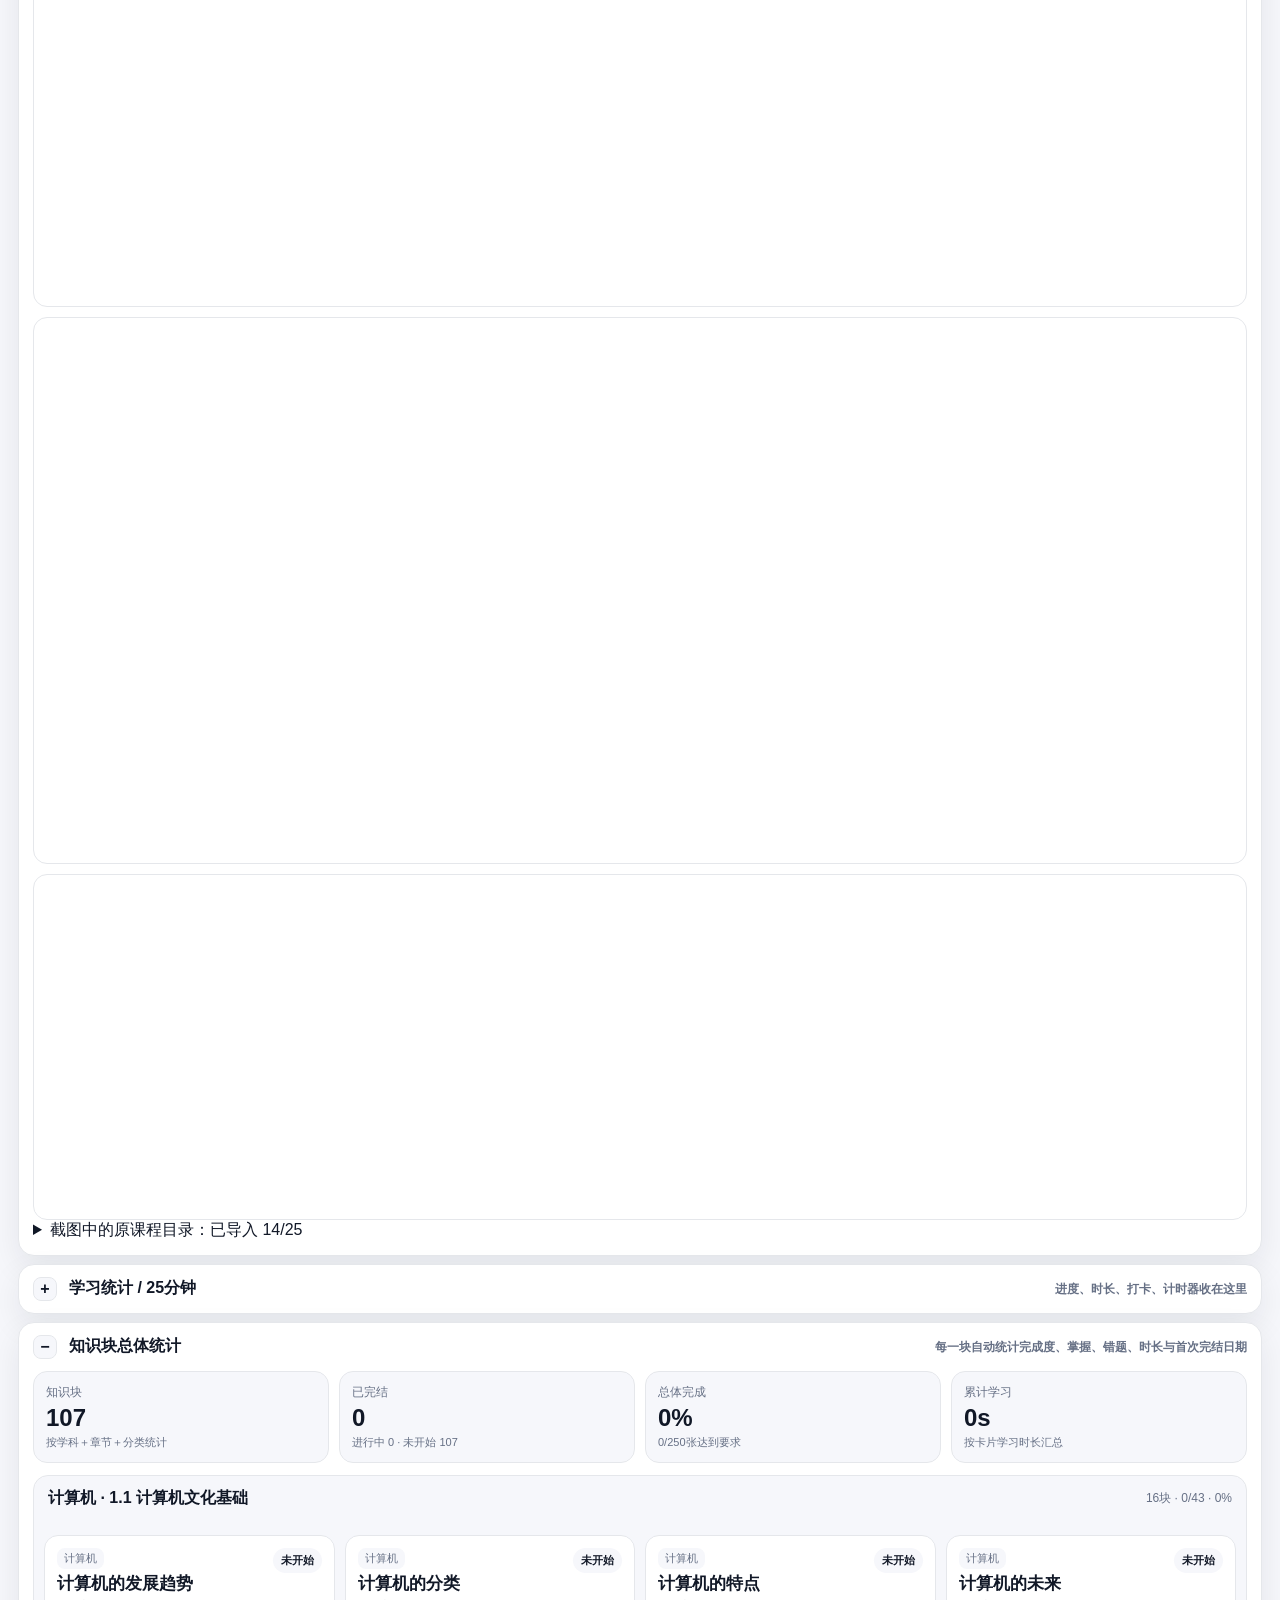
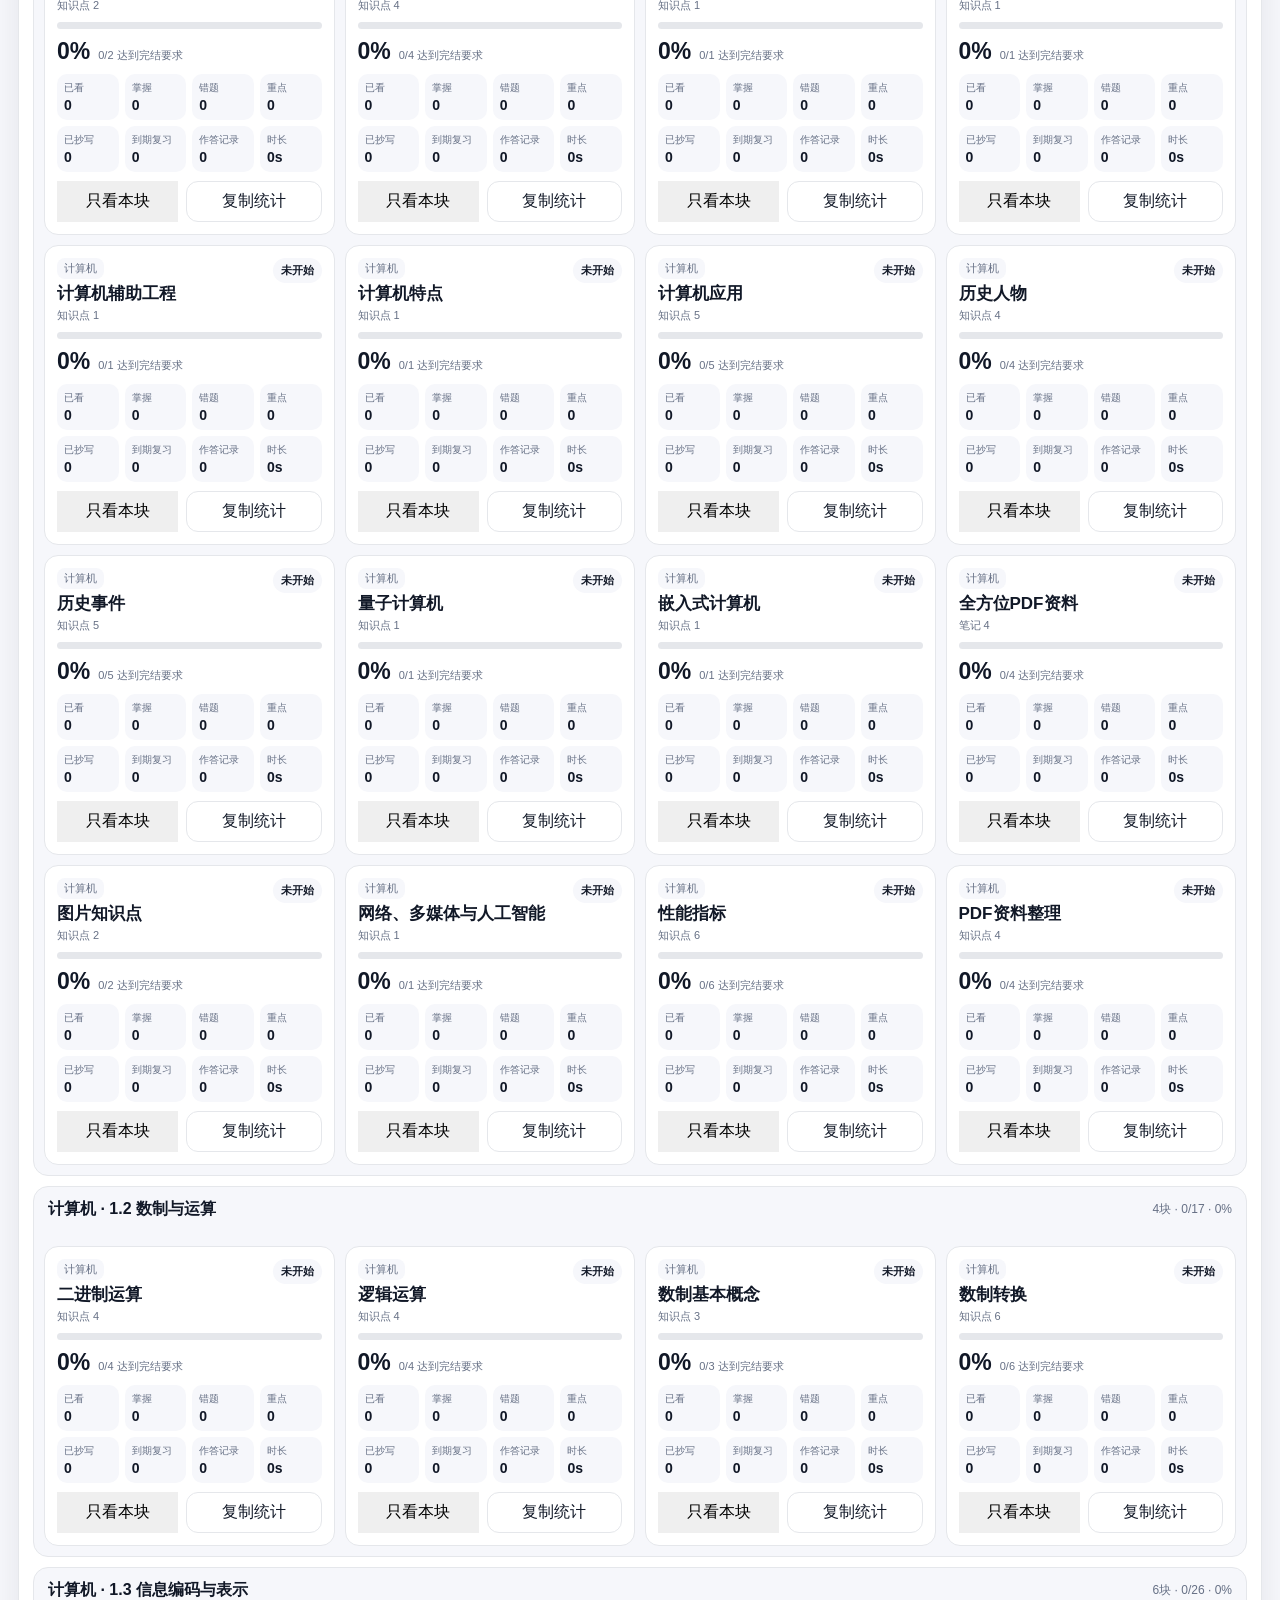
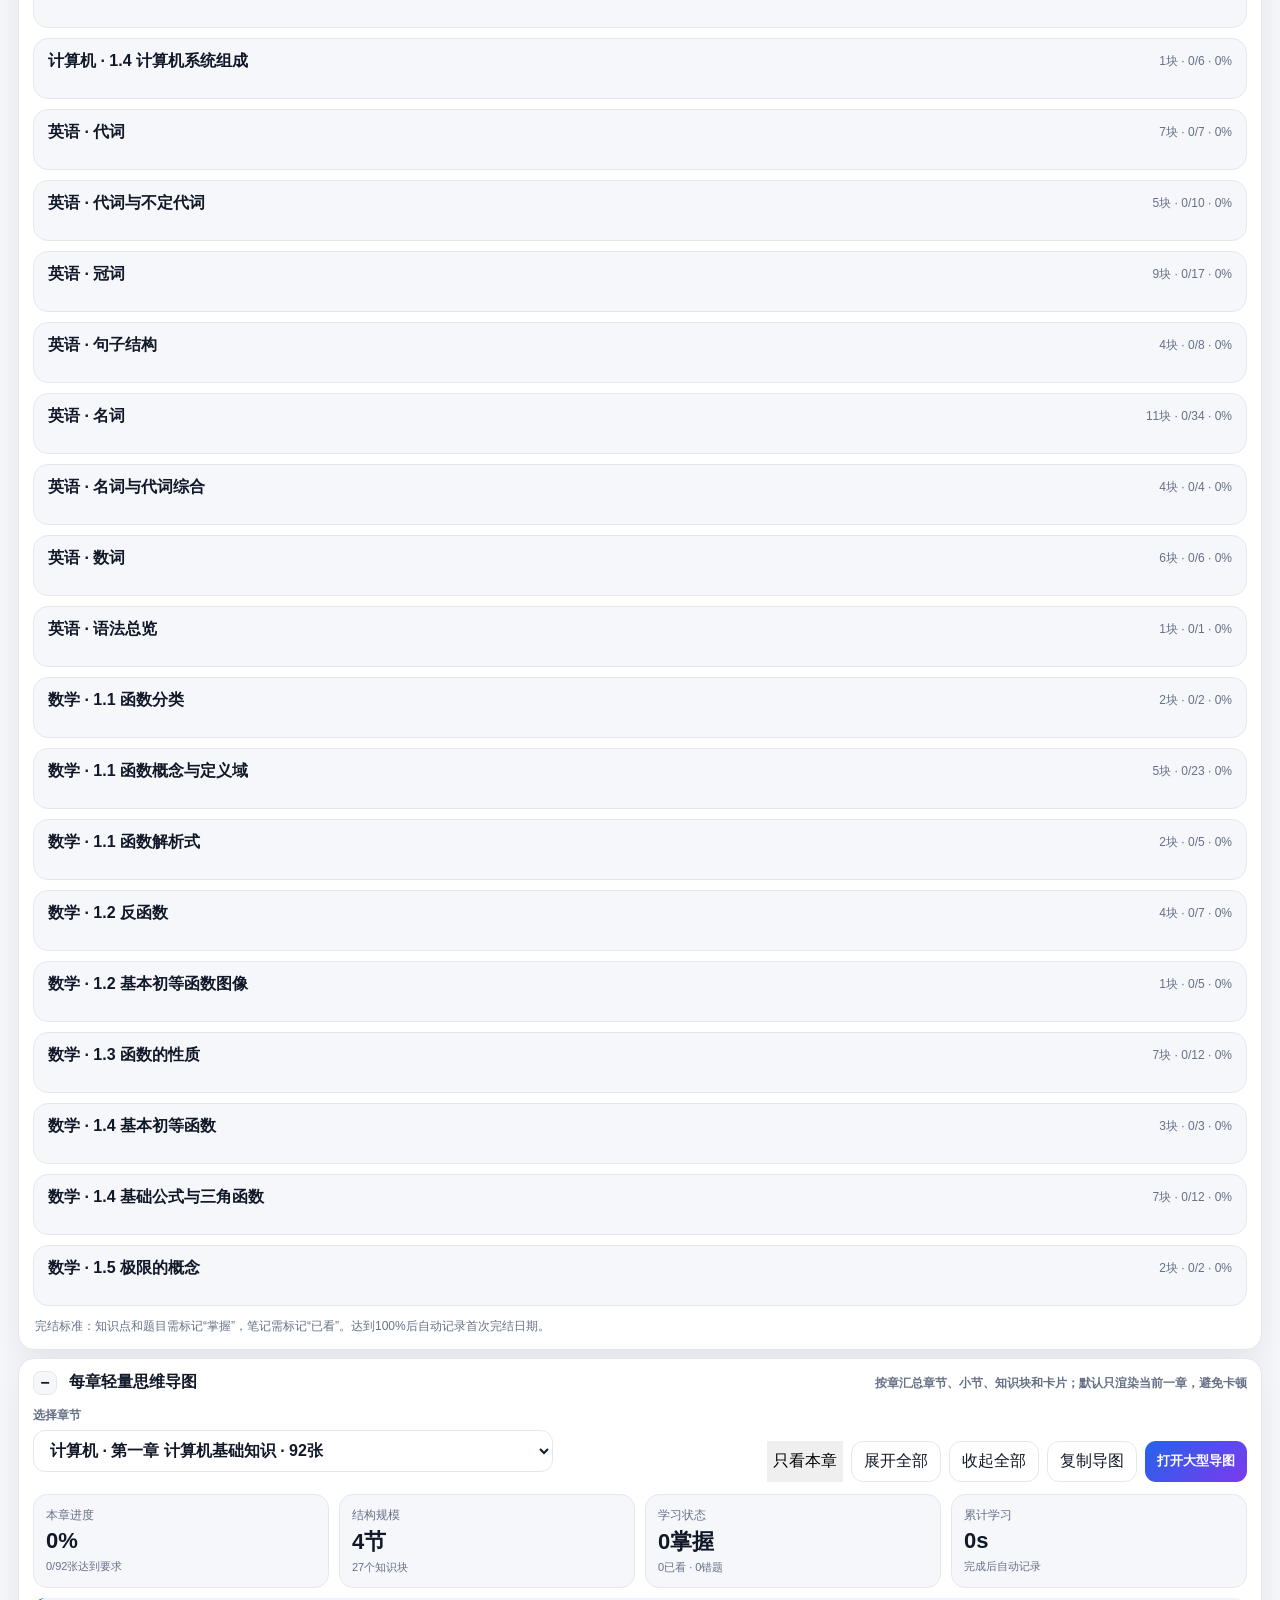
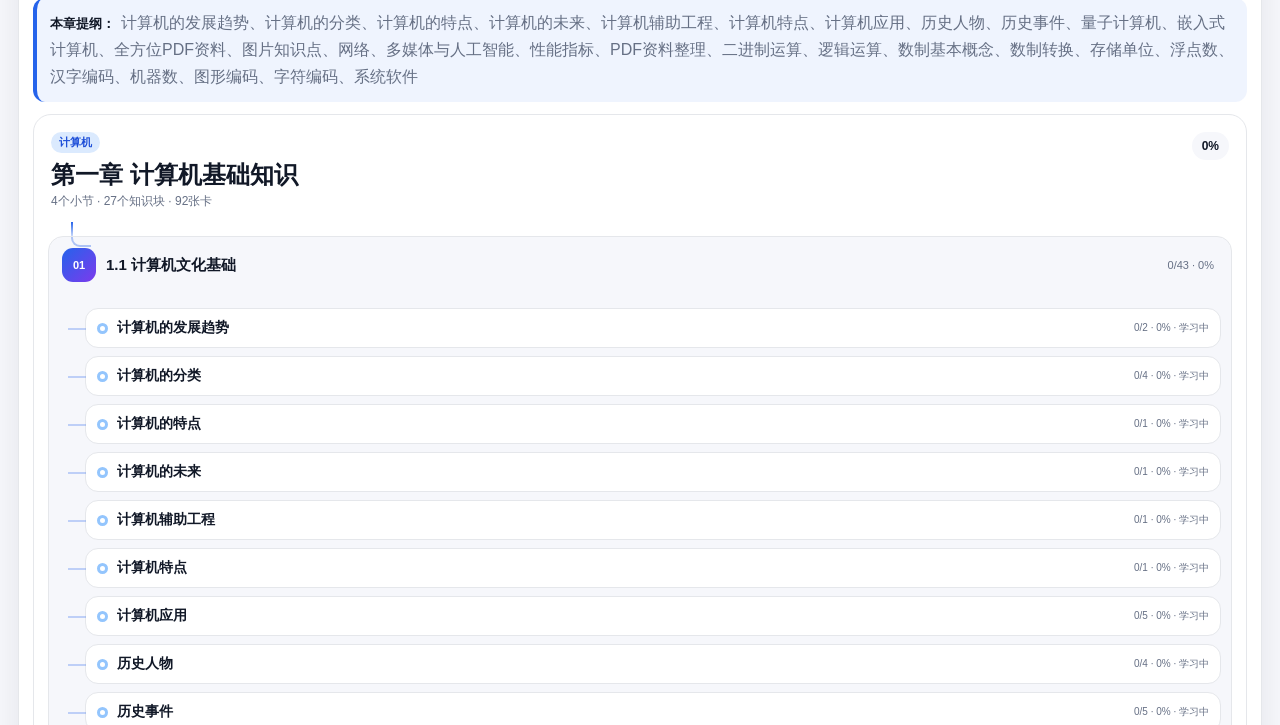
==== commit 1efd299b: "Add files via upload" ====
--- a/index.html
+++ b/index.html
@@ -3,11 +3,11 @@
 <head>
   <meta charset="utf-8" />
   <meta name="viewport" content="width=device-width,initial-scale=1,viewport-fit=cover" />
-  <title>专升本知识点速记本 · v53大型导图联动版</title>
+  <title>专升本知识点速记本 · v54手机适配与原文小标题导图版</title>
   <meta name="theme-color" content="#2563eb" />
   <link rel="manifest" href="./manifest.webmanifest" />
   <link rel="icon" href="./icon-192.png" />
-  <link rel="stylesheet" href="./styles.css?v=53" />
+  <link rel="stylesheet" href="./styles.css?v=54" />
 </head>
 <body>
 <header class="topbar">
@@ -15,7 +15,7 @@
     <span class="logo">升</span>
     <div>
       <p>全新题库 · 按自然日期归档 · 计算机、英语、数学分科保存</p>
-      <h1>专升本知识点速记本 · 每章大型思维导图联动版</h1>
+      <h1>专升本知识点速记本 · 每章手机适配与原文小标题导图版</h1>
     </div>
   </div>
   <div class="top-actions">
@@ -183,7 +183,7 @@
 
 <dialog id="imageDialog"><button id="closeDialog">×</button><img id="dialogImage" alt="页面预览"></dialog>
 
-<script src="./knowledge-data.js?v=53"></script>
-<script src="./app.js?v=53"></script>
+<script src="./knowledge-data.js?v=54"></script>
+<script src="./app.js?v=54"></script>
 </body>
 </html>
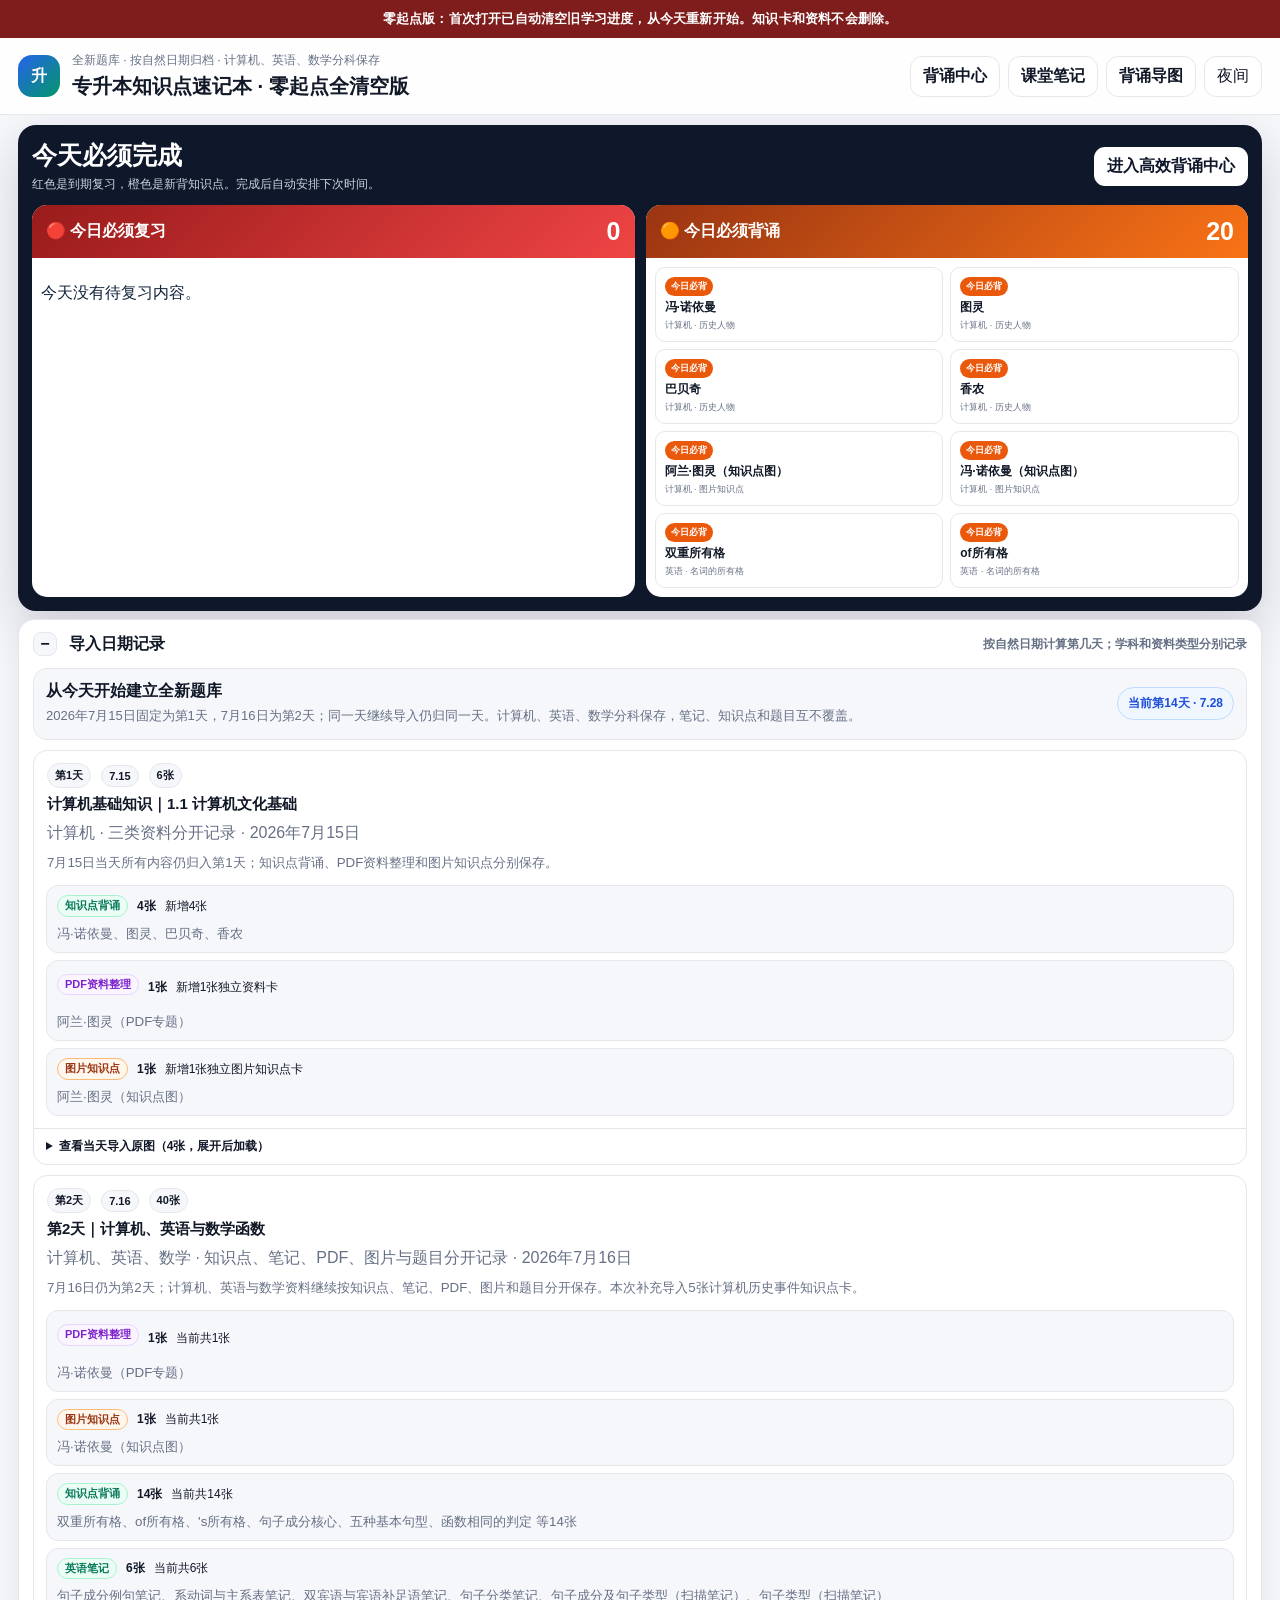
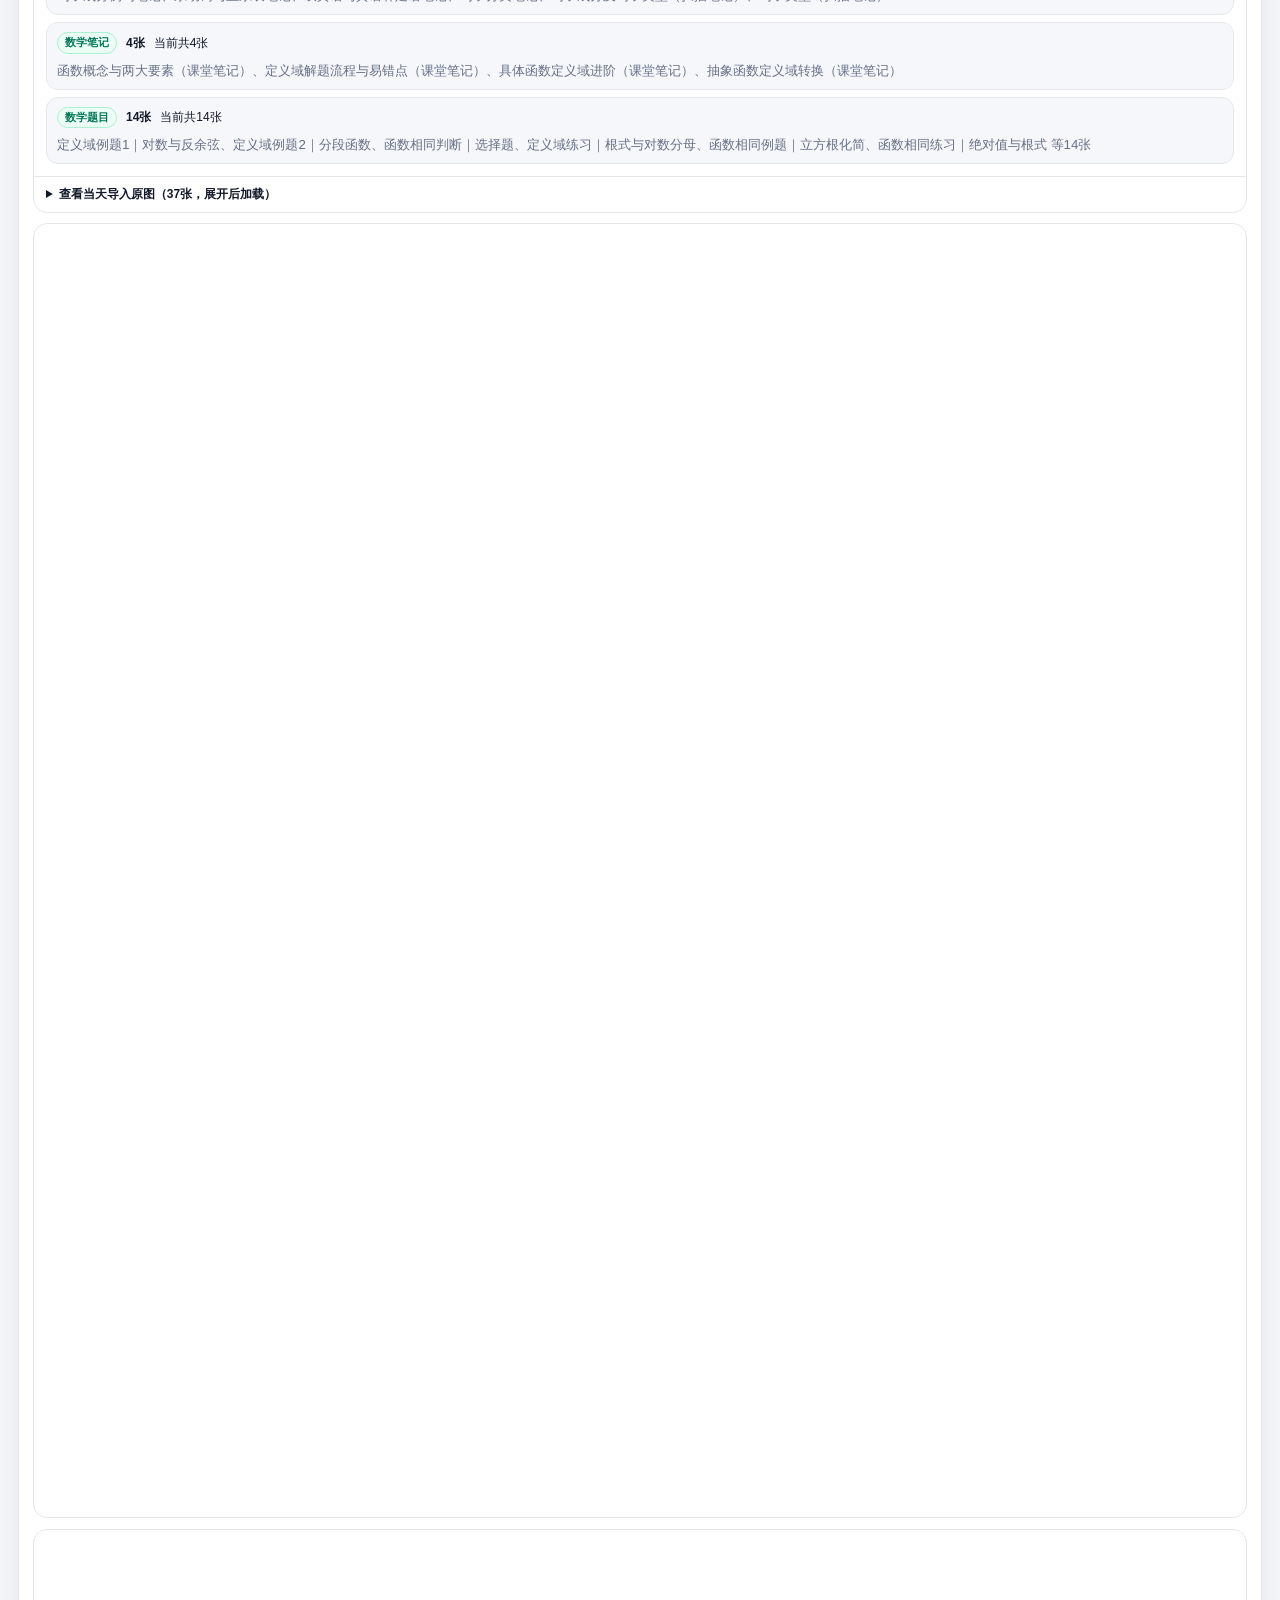
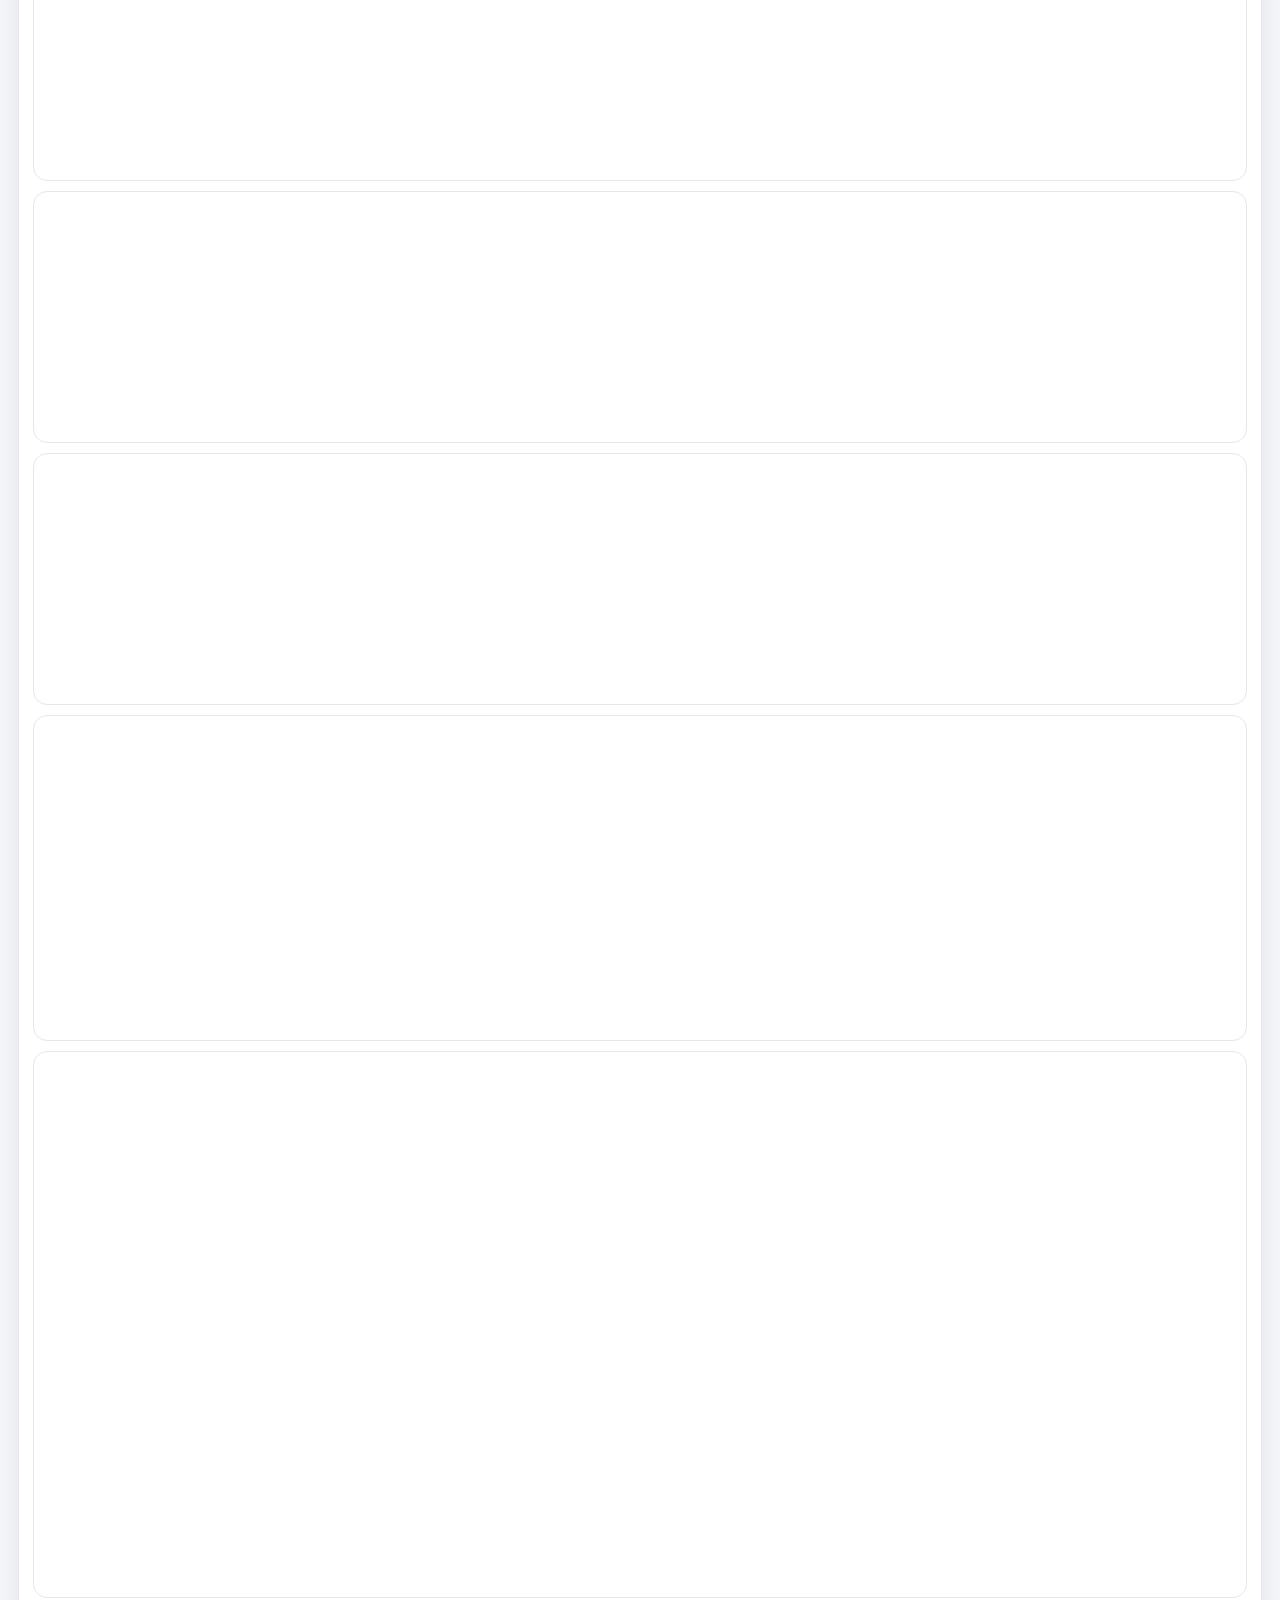
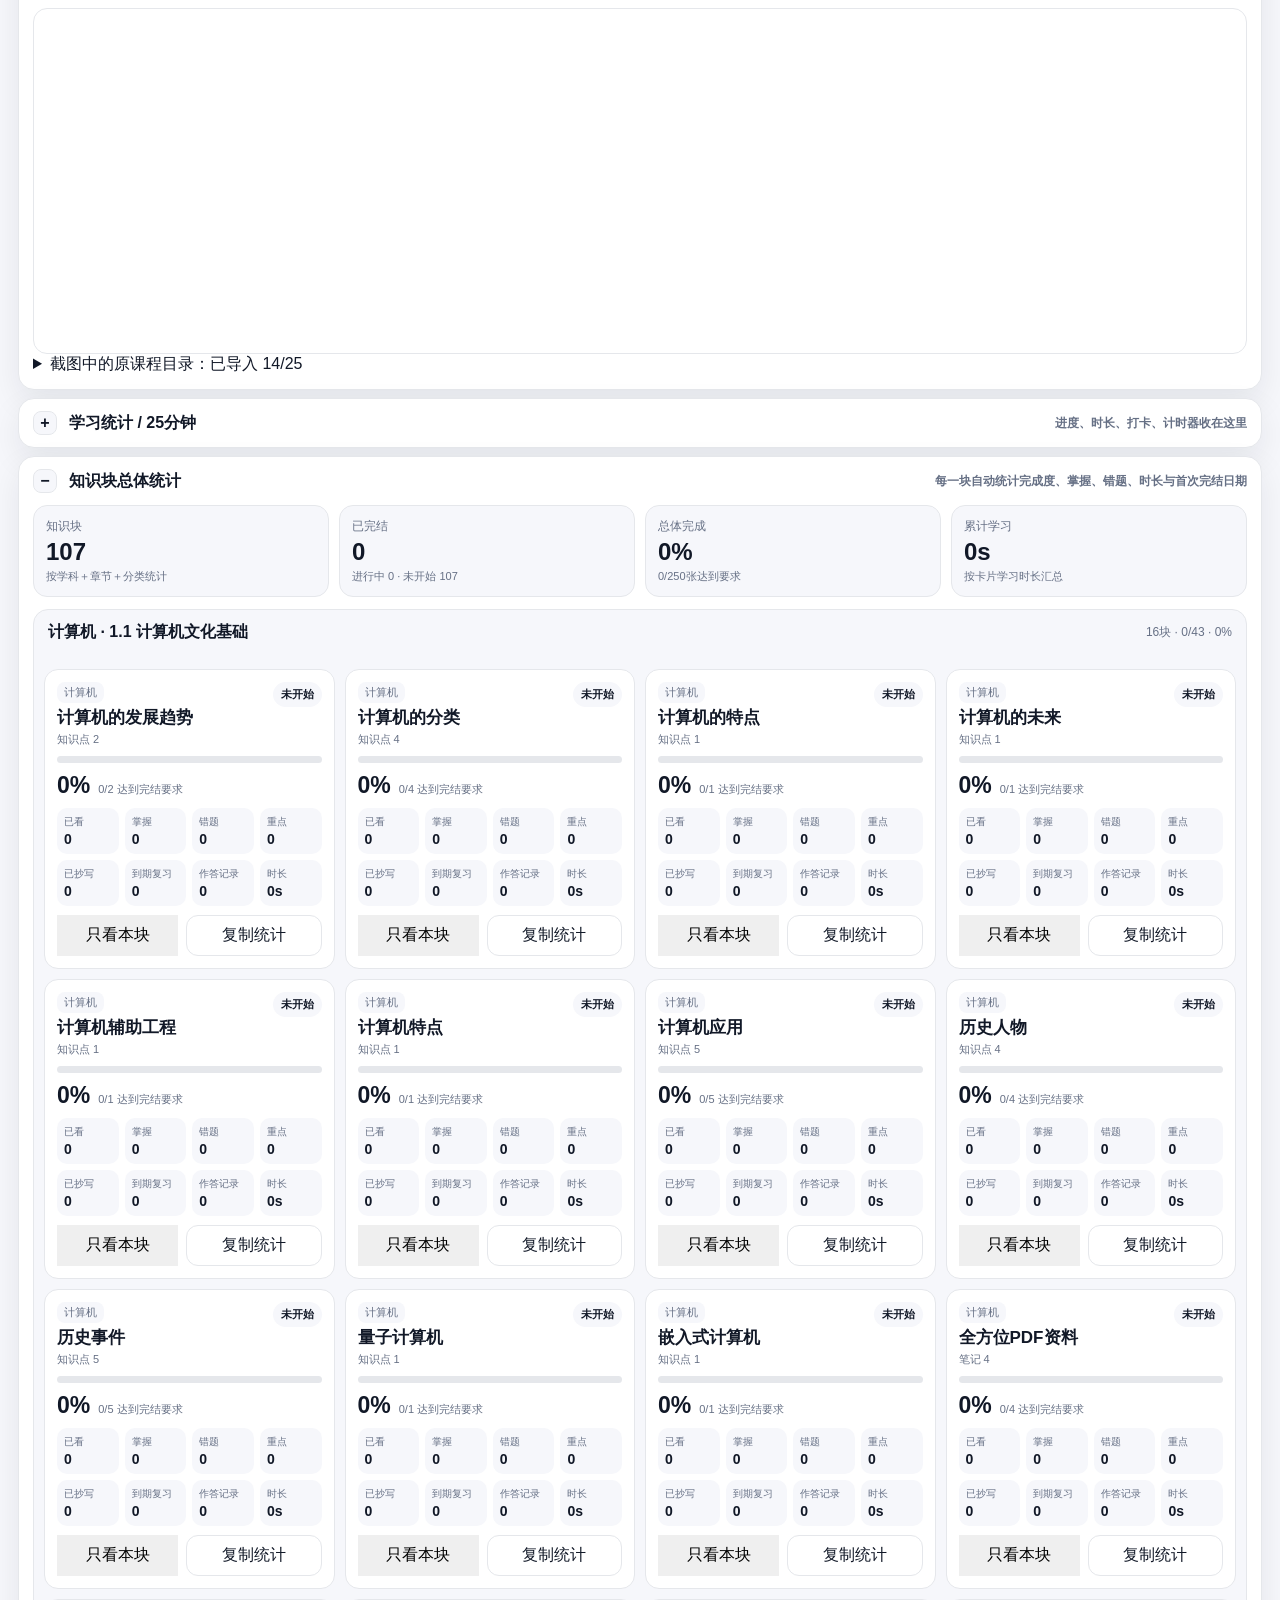
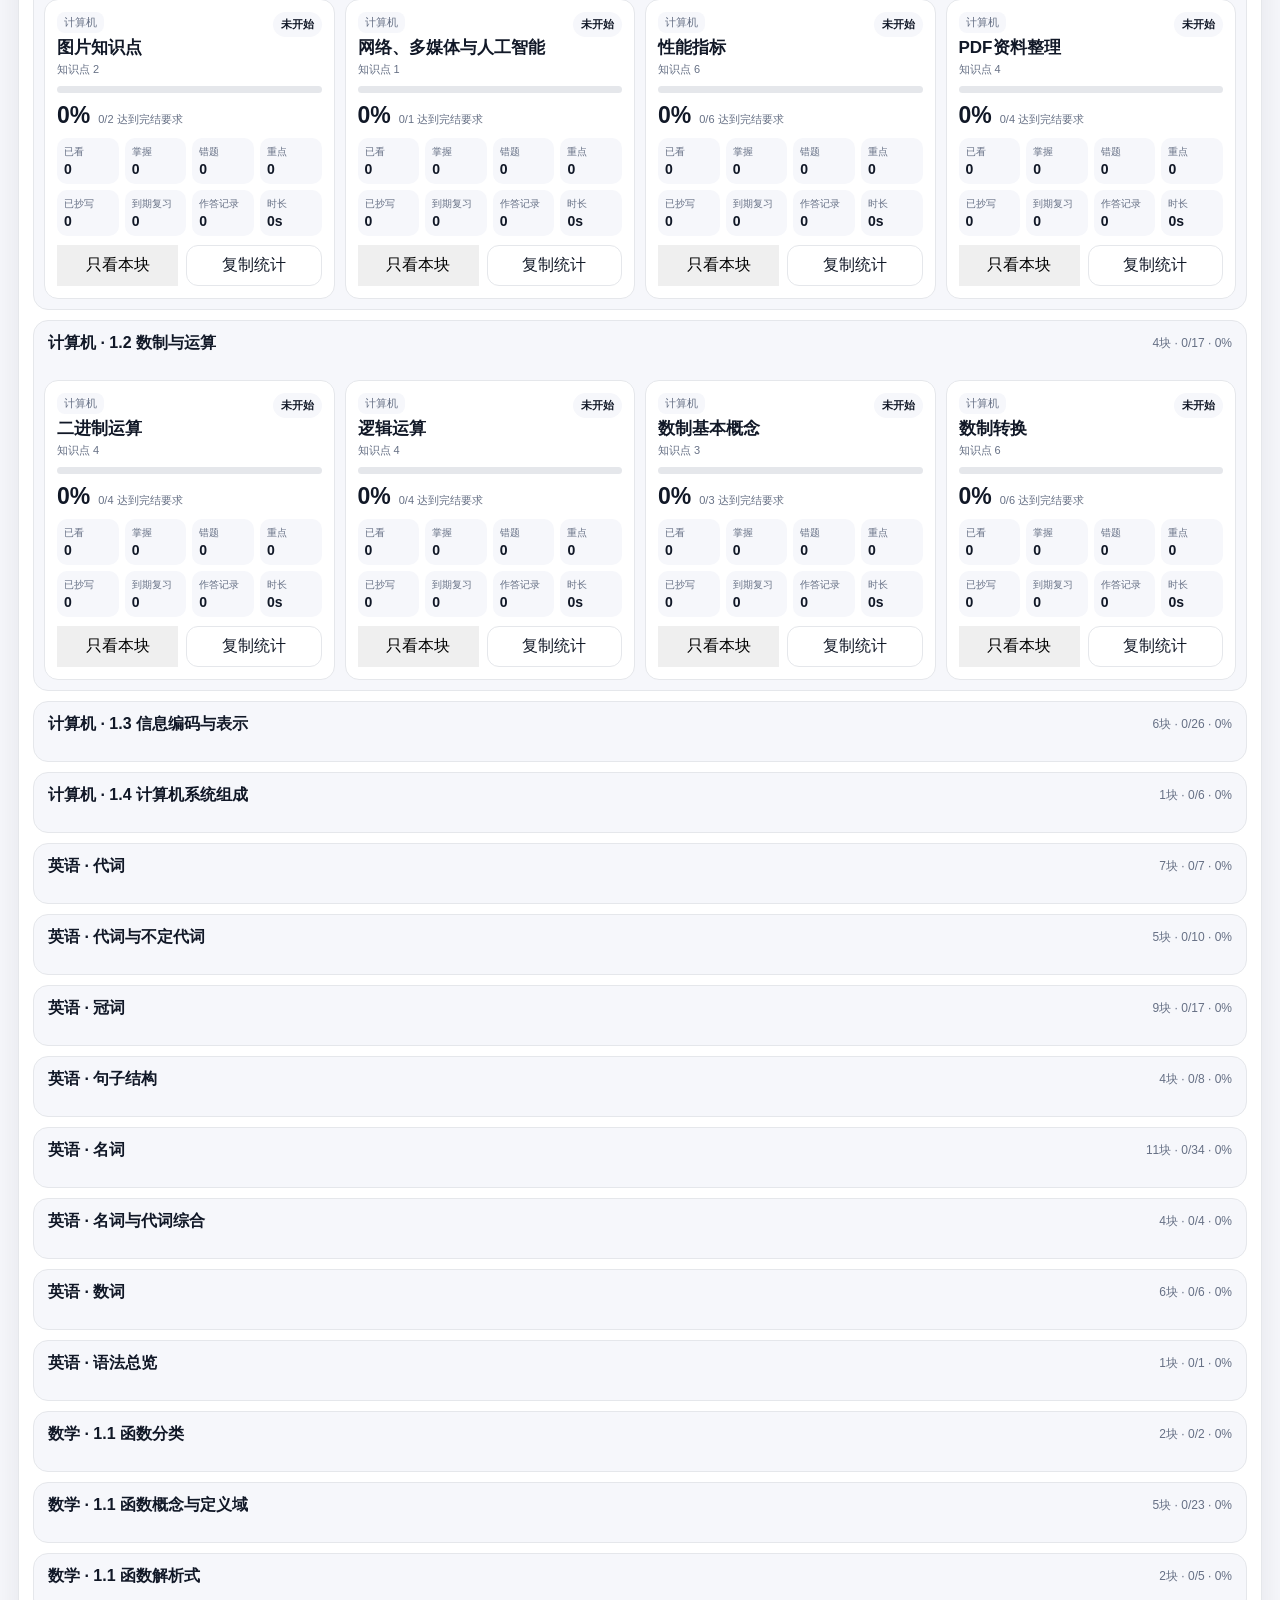
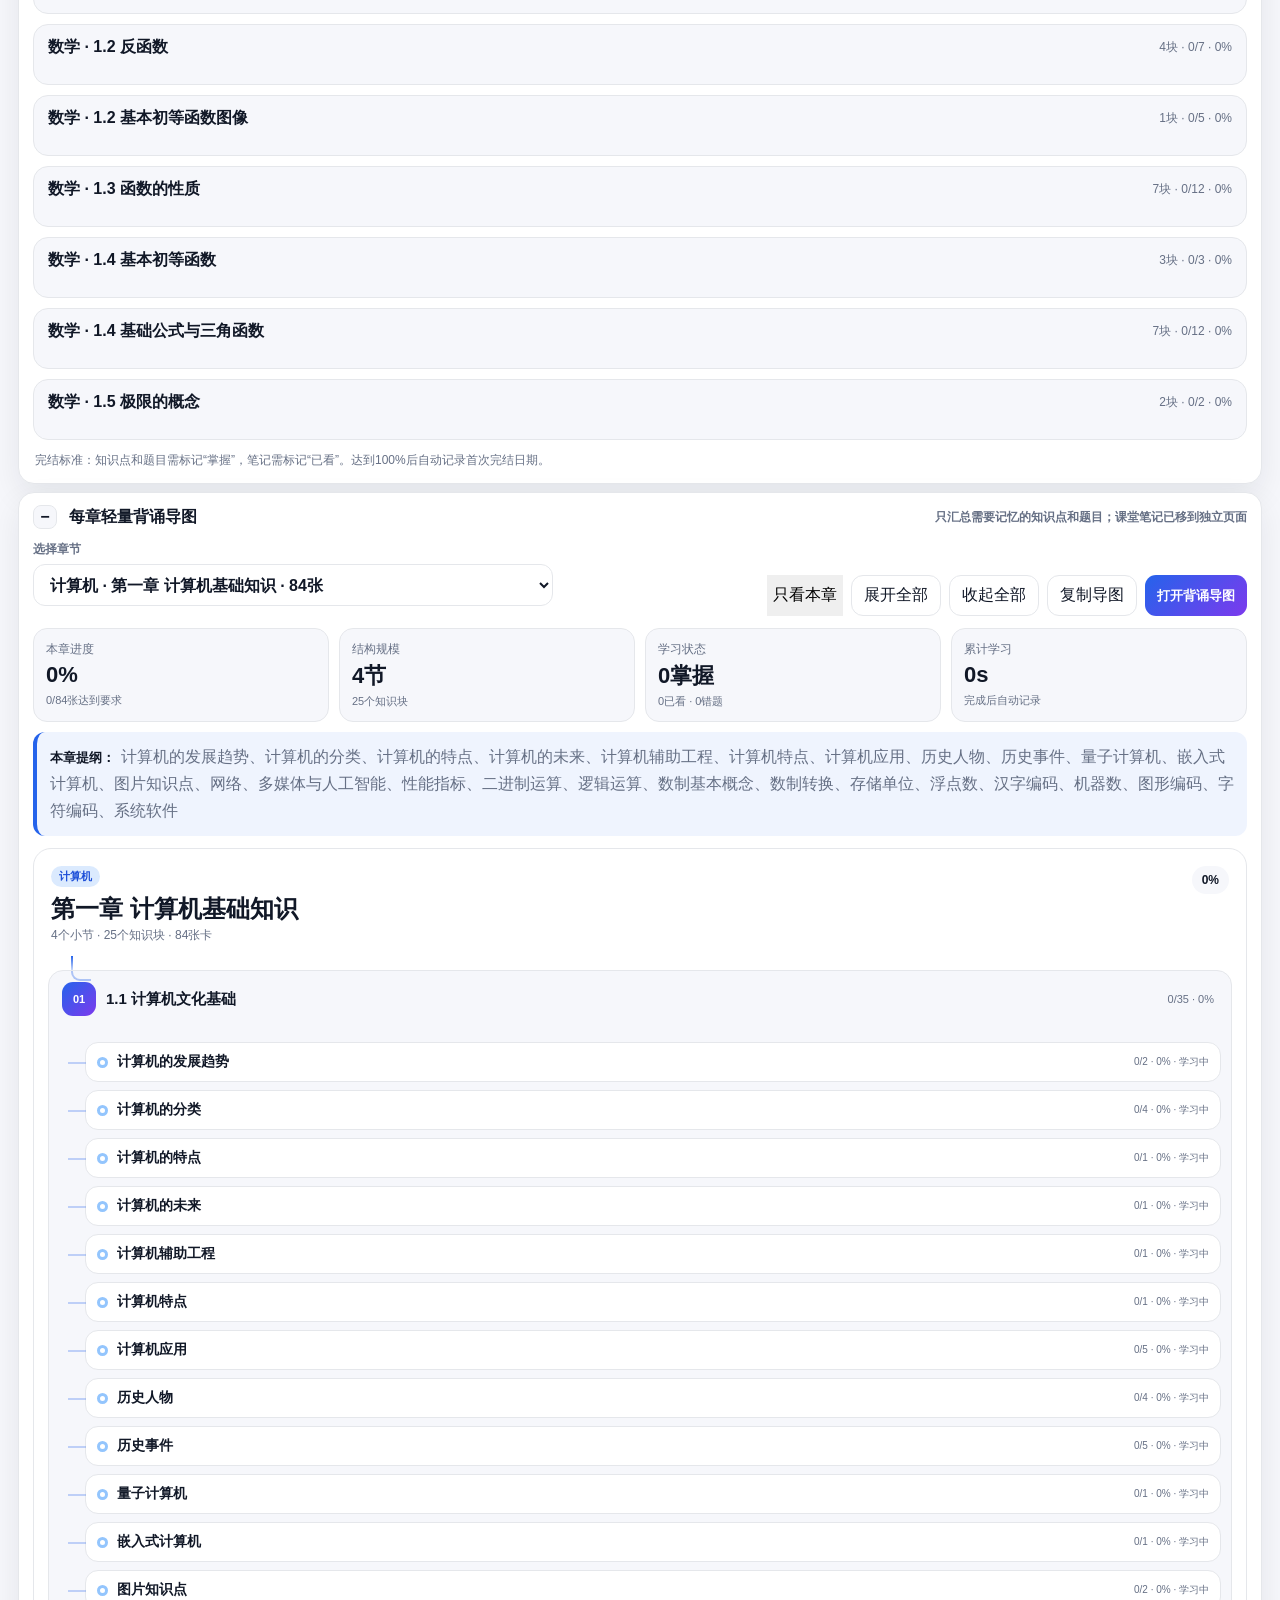
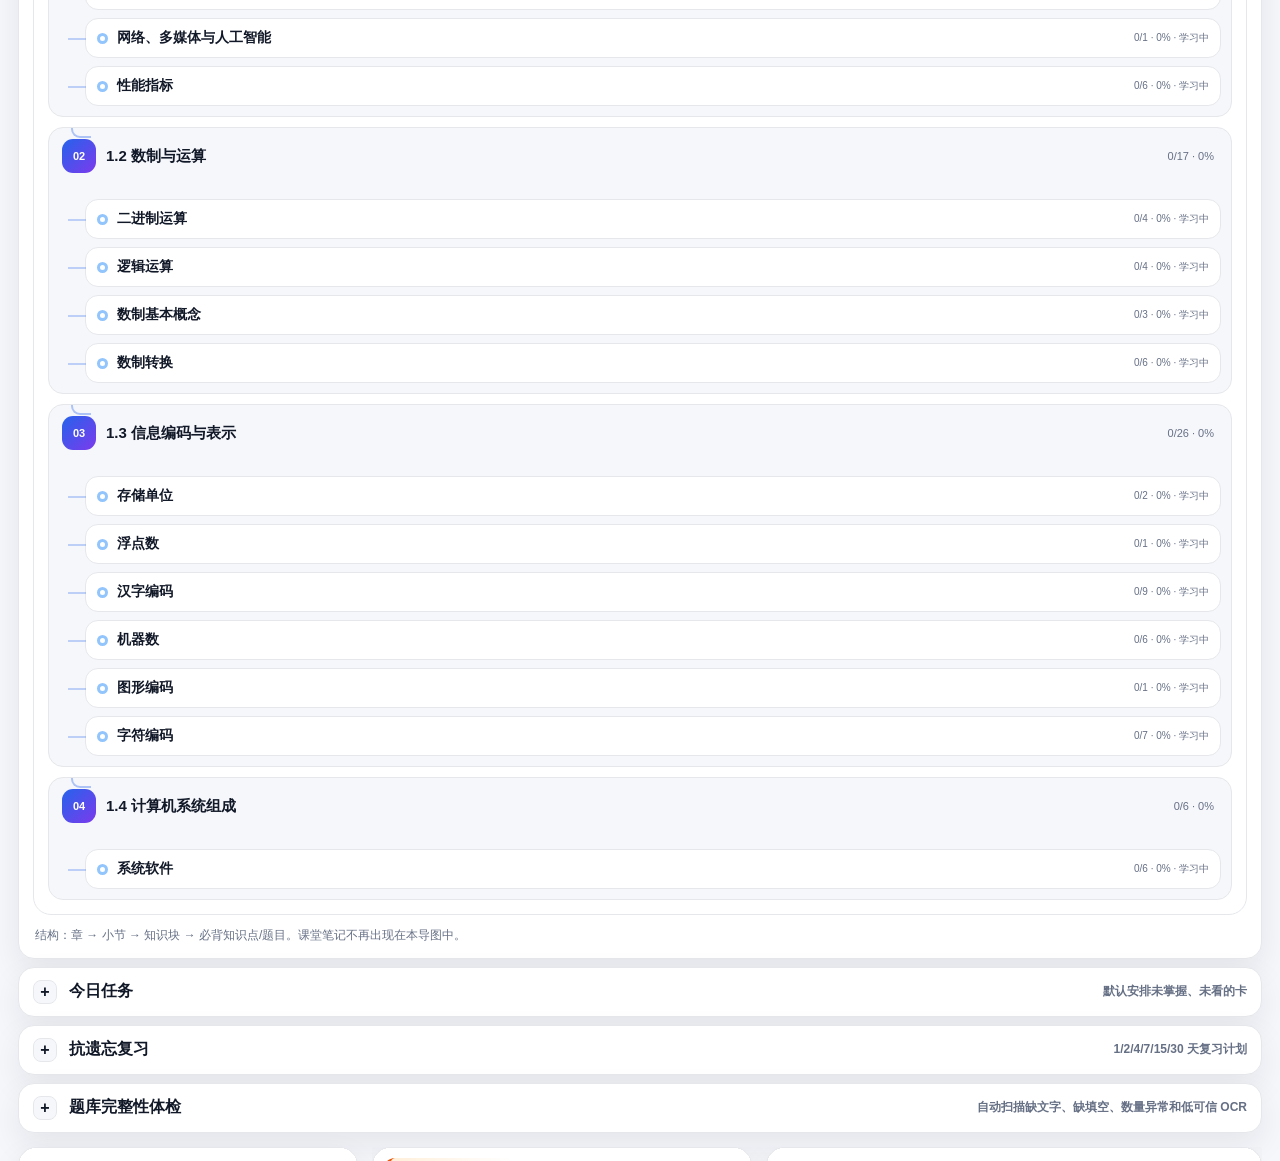
==== commit 09b0b746: "Add files via upload" ====
--- a/index.html
+++ b/index.html
@@ -3,29 +3,34 @@
 <head>
   <meta charset="utf-8" />
   <meta name="viewport" content="width=device-width,initial-scale=1,viewport-fit=cover" />
-  <title>专升本知识点速记本 · v54手机适配与原文小标题导图版</title>
+  <title>专升本知识点速记本 · v56零起点全清空版</title>
   <meta name="theme-color" content="#2563eb" />
   <link rel="manifest" href="./manifest.webmanifest" />
   <link rel="icon" href="./icon-192.png" />
-  <link rel="stylesheet" href="./styles.css?v=54" />
+  <link rel="stylesheet" href="./styles.css?v=56" />
+  <script src="./reset-start.js?v=56zero"></script>
 </head>
 <body>
+<div class="zero-start-warning">零起点版：首次打开已自动清空旧学习进度，从今天重新开始。知识卡和资料不会删除。</div>
 <header class="topbar">
   <div class="brand">
     <span class="logo">升</span>
     <div>
       <p>全新题库 · 按自然日期归档 · 计算机、英语、数学分科保存</p>
-      <h1>专升本知识点速记本 · 每章手机适配与原文小标题导图版</h1>
+      <h1>专升本知识点速记本 · 零起点全清空版</h1>
     </div>
   </div>
   <div class="top-actions">
-    <a href="./mindmap.html" class="ghost map-entry-link">大型导图</a>
+    <a href="./memory.html" class="ghost map-entry-link">背诵中心</a>
+    <a href="./notes.html" class="ghost map-entry-link">课堂笔记</a>
+    <a href="./mindmap.html" class="ghost map-entry-link">背诵导图</a>
     <button id="themeBtn" class="ghost">夜间</button>
     <button id="installBtn" class="ghost hidden">安装</button>
   </div>
 </header>
 
 <section class="home-sections">
+  <section id="dailyPriorityPanel" class="daily-priority-panel"></section>
 
   <details class="home-section import-history-zone" id="importZone" open>
     <summary><span>导入日期记录</span><em>按自然日期计算第几天；学科和资料类型分别记录</em></summary>
@@ -73,7 +78,7 @@
 
 
   <details class="home-section chapter-mindmap-zone" id="chapterMindmapZone" open>
-    <summary><span>每章轻量思维导图</span><em>按章汇总章节、小节、知识块和卡片；默认只渲染当前一章，避免卡顿</em></summary>
+    <summary><span>每章轻量背诵导图</span><em>只汇总需要记忆的知识点和题目；课堂笔记已移到独立页面</em></summary>
     <section class="chapter-mindmap-panel">
       <div class="mindmap-toolbar">
         <label><span>选择章节</span><select id="mindmapChapterSelect"></select></label>
@@ -82,13 +87,13 @@
           <button id="mindmapExpandBtn" class="ghost">展开全部</button>
           <button id="mindmapCollapseBtn" class="ghost">收起全部</button>
           <button id="mindmapCopyBtn" class="ghost">复制导图</button>
-          <a href="./mindmap.html" class="mindmap-open-link">打开大型导图</a>
+          <a href="./mindmap.html" class="mindmap-open-link">打开背诵导图</a>
         </div>
       </div>
       <div id="mindmapActiveBanner" class="active-block-banner hidden"></div>
       <div id="mindmapOverview" class="mindmap-overview"></div>
       <div id="chapterMindmapList" class="chapter-mindmap-list"></div>
-      <p class="block-rule-note">结构：章 → 小节 → 知识块 → 卡片。点击卡片可直接进入学习；章节完成度沿用“知识点/题目需掌握，笔记需已看”的规则。</p>
+      <p class="block-rule-note">结构：章 → 小节 → 知识块 → 必背知识点/题目。课堂笔记不再出现在本导图中。</p>
     </section>
   </details>
 
@@ -183,7 +188,7 @@
 
 <dialog id="imageDialog"><button id="closeDialog">×</button><img id="dialogImage" alt="页面预览"></dialog>
 
-<script src="./knowledge-data.js?v=54"></script>
-<script src="./app.js?v=54"></script>
+<script src="./knowledge-data.js?v=56"></script>
+<script src="./app.js?v=56"></script>
 </body>
 </html>
--- a/styles.css
+++ b/styles.css
@@ -829,3 +829,9 @@
 .top-actions a.ghost{display:inline-flex;align-items:center;text-decoration:none;font-weight:800}
 .mindmap-toolbar-actions .mindmap-open-link{display:inline-flex;align-items:center;justify-content:center;min-height:38px;padding:8px 12px;border-radius:11px;background:linear-gradient(135deg,var(--blue),#7c3aed);color:#fff;text-decoration:none;font-size:13px;font-weight:850;white-space:nowrap}
 @media(max-width:640px){.top-actions .map-entry-link{padding:8px 10px;font-size:12px}.mindmap-toolbar-actions .mindmap-open-link{grid-column:1/-1}}
+.center-link-button{display:inline-flex;align-items:center;justify-content:center;margin:8px 0 10px;padding:9px 13px;border:1px solid #bfdbfe;border-radius:11px;background:#eff6ff;color:#1d4ed8;text-decoration:none;font-weight:900;font-size:13px}.top-actions{flex-wrap:wrap}@media(max-width:760px){.top-actions .map-entry-link{font-size:11px;padding:7px 8px}.center-link-button{width:100%}}
+/* v56 每日强提醒 */
+.daily-priority-panel{display:block!important;padding:14px;border-radius:18px;background:#0f172a;color:#fff;box-shadow:0 18px 50px rgba(15,23,42,.18)}.daily-priority-head{display:flex;align-items:center;justify-content:space-between;gap:14px;margin-bottom:12px}.daily-priority-head strong{font-size:25px}.daily-priority-head p{margin:4px 0 0;color:#cbd5e1;font-size:12px}.daily-priority-head>a{padding:9px 13px;border-radius:11px;background:#fff;color:#0f172a;text-decoration:none;font-weight:900}.daily-priority-grid{display:grid;grid-template-columns:1fr 1fr;gap:11px}.daily-priority-grid>section{overflow:hidden;border-radius:15px;background:#fff;color:#10213a}.daily-priority-grid header{display:flex;align-items:center;justify-content:space-between;padding:12px 14px;color:#fff}.daily-priority-grid header span{font-weight:900}.daily-priority-grid header b{font-size:25px}.must-review header{background:linear-gradient(135deg,#991b1b,#ef4444)}.must-new header{background:linear-gradient(135deg,#9a3412,#f97316)}.daily-priority-grid section>div{display:grid;grid-template-columns:repeat(2,minmax(0,1fr));gap:7px;padding:9px}.daily-priority-grid section>div>a{display:grid;gap:3px;padding:9px;border:1px solid var(--line);border-radius:10px;text-decoration:none;color:var(--text)}.daily-priority-grid section>div>a span{justify-self:start;padding:3px 6px;border-radius:999px;font-size:9px;color:#fff;font-weight:900}.must-review section>div>a span,.must-review div>a span{background:#dc2626}.must-new section>div>a span,.must-new div>a span{background:#ea580c}.daily-priority-grid section>div>a b{font-size:12px}.daily-priority-grid section>div>a em{font-style:normal;font-size:9px;color:var(--muted)}.daily-row-badge{display:inline-flex;padding:3px 7px;border-radius:999px;color:#fff;font-size:9px;font-weight:900;animation:v56Pulse 1.6s infinite}.daily-row-badge.review{background:#dc2626}.daily-row-badge.new{background:#ea580c}.row.today-review-row{border-left:6px solid #dc2626!important;background:linear-gradient(90deg,rgba(254,226,226,.9),var(--card) 35%)}.row.today-new-row{border-left:6px solid #ea580c!important;background:linear-gradient(90deg,rgba(255,237,213,.9),var(--card) 35%)}@keyframes v56Pulse{50%{transform:scale(1.06);box-shadow:0 0 0 5px rgba(239,68,68,.08)}}
+@media(max-width:820px){.daily-priority-panel{margin:0 -4px;padding:11px}.daily-priority-head{align-items:flex-start;flex-direction:column}.daily-priority-head strong{font-size:21px}.daily-priority-grid{grid-template-columns:1fr}.daily-priority-grid section>div{grid-template-columns:1fr}.daily-priority-head>a{width:100%;text-align:center}}
+
+.zero-start-warning{position:relative;z-index:99;padding:10px 14px;text-align:center;background:#7f1d1d;color:#fff;font-weight:900;font-size:13px;letter-spacing:.2px}
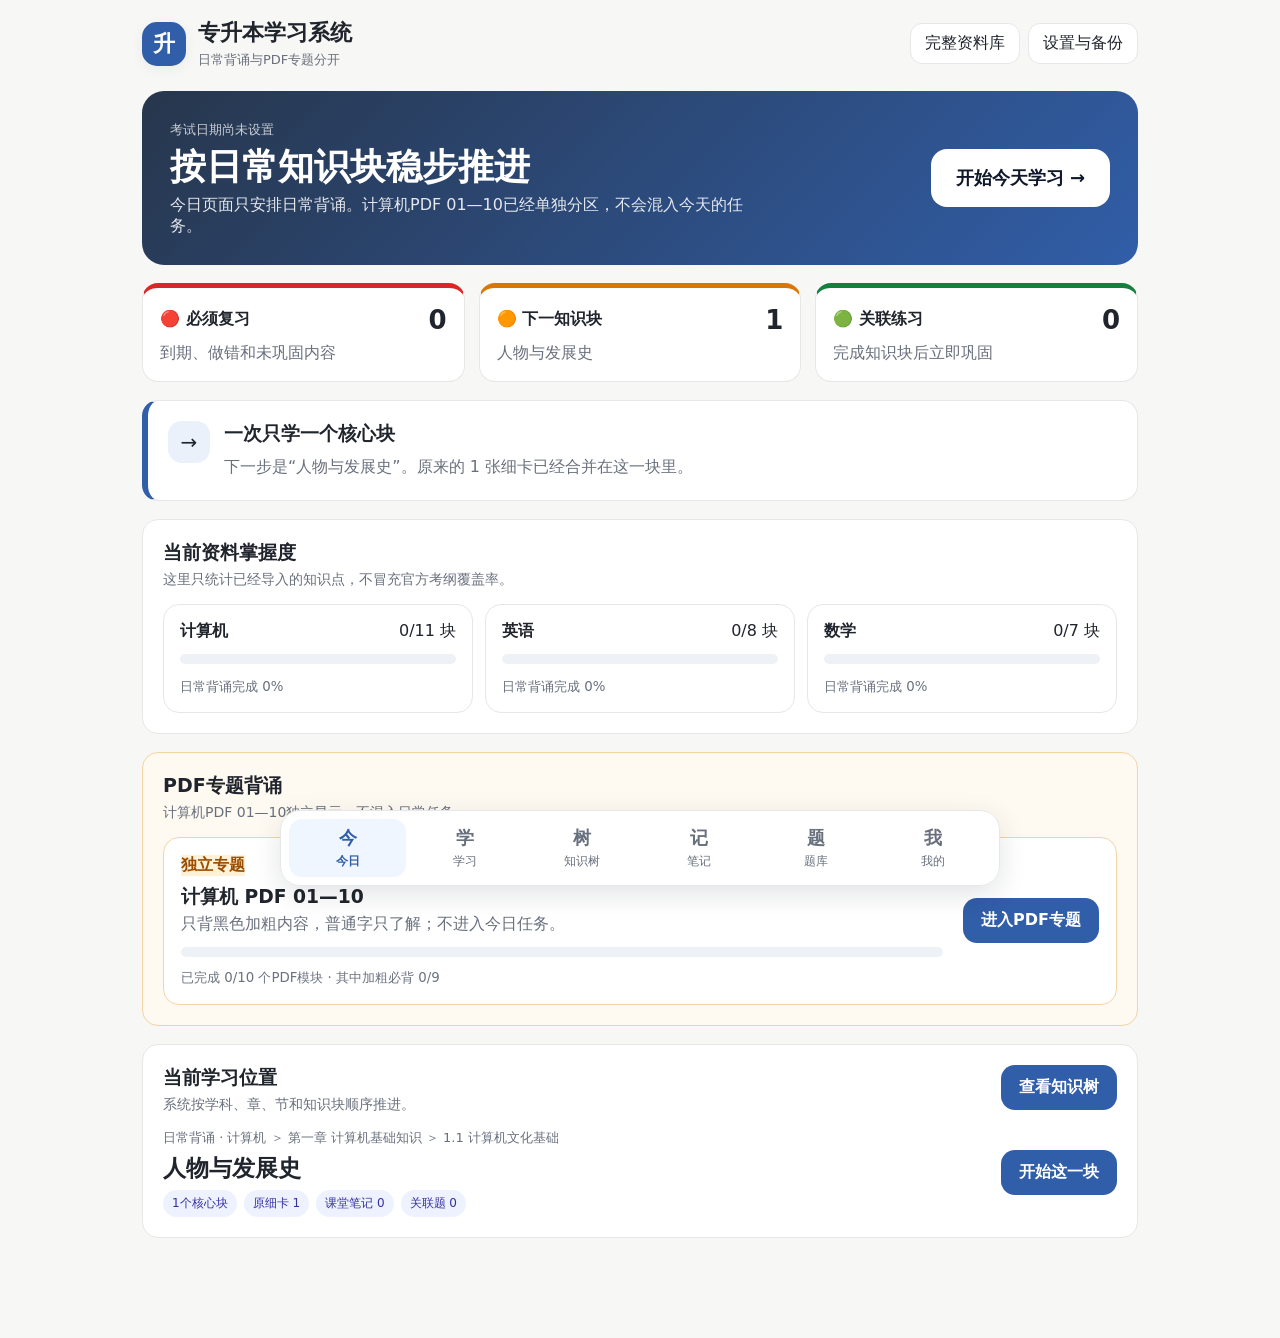
==== commit 921e81a9: "Add files via upload" ====
--- a/index.html
+++ b/index.html
@@ -1,194 +1,13 @@
-<!doctype html>
-<html lang="zh-CN">
-<head>
-  <meta charset="utf-8" />
-  <meta name="viewport" content="width=device-width,initial-scale=1,viewport-fit=cover" />
-  <title>专升本知识点速记本 · v56零起点全清空版</title>
-  <meta name="theme-color" content="#2563eb" />
-  <link rel="manifest" href="./manifest.webmanifest" />
-  <link rel="icon" href="./icon-192.png" />
-  <link rel="stylesheet" href="./styles.css?v=56" />
-  <script src="./reset-start.js?v=56zero"></script>
-</head>
-<body>
-<div class="zero-start-warning">零起点版：首次打开已自动清空旧学习进度，从今天重新开始。知识卡和资料不会删除。</div>
-<header class="topbar">
-  <div class="brand">
-    <span class="logo">升</span>
-    <div>
-      <p>全新题库 · 按自然日期归档 · 计算机、英语、数学分科保存</p>
-      <h1>专升本知识点速记本 · 零起点全清空版</h1>
-    </div>
-  </div>
-  <div class="top-actions">
-    <a href="./memory.html" class="ghost map-entry-link">背诵中心</a>
-    <a href="./notes.html" class="ghost map-entry-link">课堂笔记</a>
-    <a href="./mindmap.html" class="ghost map-entry-link">背诵导图</a>
-    <button id="themeBtn" class="ghost">夜间</button>
-    <button id="installBtn" class="ghost hidden">安装</button>
-  </div>
-</header>
+<!doctype html><html lang="zh-CN"><head><meta charset="utf-8"><meta name="viewport" content="width=device-width,initial-scale=1,viewport-fit=cover"><title>专升本学习系统 · v60.5</title><meta name="theme-color" content="#2563eb"><link rel="manifest" href="./manifest.webmanifest"><link rel="icon" href="./icon-192.png"><link rel="stylesheet" href="./v60.css?v=60.5"><script src="./reset-start.js?v=60.5zero"></script></head><body>
 
-<section class="home-sections">
-  <section id="dailyPriorityPanel" class="daily-priority-panel"></section>
-
-  <details class="home-section import-history-zone" id="importZone" open>
-    <summary><span>导入日期记录</span><em>按自然日期计算第几天；学科和资料类型分别记录</em></summary>
-    <section class="import-history-panel">
-      <div class="import-history-intro">
-        <div><b>从今天开始建立全新题库</b><p>2026年7月15日固定为第1天，7月16日为第2天；同一天继续导入仍归同一天。计算机、英语、数学分科保存，笔记、知识点和题目互不覆盖。</p></div>
-        <span class="day-one-badge">当前第14天 · 7.28</span>
-      </div>
-      <div id="importHistoryList" class="import-history-list"></div>
-      <div id="sourceOutline"></div>
-    </section>
-  </details>
-  <details class="home-section" id="statsZone">
-    <summary><span>学习统计 / 25分钟</span><em>进度、时长、打卡、计时器收在这里</em></summary>
-    <section class="dashboard">
-      <div class="stat-card"><span>总卡片</span><b id="totalCount">0</b><em id="shownCount">0 个正在显示</em></div>
-      <div class="stat-card"><span>计算机进度</span><b id="compPct">0%</b><div class="bar"><i id="compBar"></i></div></div>
-      <div class="stat-card"><span>英语进度</span><b id="engPct">0%</b><div class="bar"><i id="engBar"></i></div></div>
-      <div class="stat-card"><span>数学进度</span><b id="mathPct">0%</b><div class="bar"><i id="mathBar"></i></div></div>
-      <div class="stat-card"><span>学习时长</span><b id="timeTotal">0m</b><em>今日 <span id="timeToday">0m</span></em></div>
-      <div class="stat-card"><span>打卡</span><b id="streak">0 天</b><button id="checkinBtn">今日打卡</button></div>
-      <div class="stat-card timer-card">
-        <span>25分钟专注</span>
-        <b id="focusTimer">25:00</b>
-        <em>已完成 <span id="focusCount">0</span> 轮</em>
-        <div class="timer-actions">
-          <button id="timerStart">开始</button>
-          <button id="timerPause" class="ghost">暂停</button>
-          <button id="timerReset" class="ghost">重置</button>
-        </div>
-      </div>
-      <div class="stat-card"><span>抗遗忘复习</span><b id="reviewDue">0 张</b><em>按 1/2/4/7/15/30 天复习</em></div>
-    </section>
-  </details>
-
-  <details class="home-section block-stats-zone" id="blockStatsZone" open>
-    <summary><span>知识块总体统计</span><em>每一块自动统计完成度、掌握、错题、时长与首次完结日期</em></summary>
-    <section class="block-stats-panel">
-      <div id="blockStatsOverview" class="block-stats-overview"></div>
-      <div id="activeBlockBanner" class="active-block-banner hidden"></div>
-      <div id="blockStatsList" class="block-stats-list"></div>
-      <p class="block-rule-note">完结标准：知识点和题目需标记“掌握”，笔记需标记“已看”。达到100%后自动记录首次完结日期。</p>
-    </section>
-  </details>
-
-
-  <details class="home-section chapter-mindmap-zone" id="chapterMindmapZone" open>
-    <summary><span>每章轻量背诵导图</span><em>只汇总需要记忆的知识点和题目；课堂笔记已移到独立页面</em></summary>
-    <section class="chapter-mindmap-panel">
-      <div class="mindmap-toolbar">
-        <label><span>选择章节</span><select id="mindmapChapterSelect"></select></label>
-        <div class="mindmap-toolbar-actions">
-          <button id="mindmapFilterChapterBtn">只看本章</button>
-          <button id="mindmapExpandBtn" class="ghost">展开全部</button>
-          <button id="mindmapCollapseBtn" class="ghost">收起全部</button>
-          <button id="mindmapCopyBtn" class="ghost">复制导图</button>
-          <a href="./mindmap.html" class="mindmap-open-link">打开背诵导图</a>
-        </div>
-      </div>
-      <div id="mindmapActiveBanner" class="active-block-banner hidden"></div>
-      <div id="mindmapOverview" class="mindmap-overview"></div>
-      <div id="chapterMindmapList" class="chapter-mindmap-list"></div>
-      <p class="block-rule-note">结构：章 → 小节 → 知识块 → 必背知识点/题目。课堂笔记不再出现在本导图中。</p>
-    </section>
-  </details>
-
-  <details class="home-section" id="taskZone">
-    <summary><span>今日任务</span><em>默认安排未掌握、未看的卡</em></summary>
-    <section class="today">
-      <div><h2>今日任务</h2><p>题库为空时不安排任务；后续加入题目后自动生成未掌握、未看的学习任务。</p></div>
-      <div id="todayTasks" class="task-list"></div>
-    </section>
-  </details>
-
-  <details class="home-section" id="reviewZone">
-    <summary><span>抗遗忘复习</span><em>1/2/4/7/15/30 天复习计划</em></summary>
-    <section class="review-panel">
-      <div>
-        <h2>抗遗忘复习</h2>
-        <p>点“加入抗遗忘”后自动排期；到期的卡会显示在这里。</p>
-      </div>
-      <div class="review-tools">
-        <button id="reviewTodayBtn">今日复习</button>
-        <button id="reviewAllBtn" class="ghost">全部抗遗忘</button>
-      </div>
-      <div id="reviewList" class="review-list"></div>
-    </section>
-  </details>
-
-  <details class="home-section" id="auditZone">
-    <summary><span>题库完整性体检</span><em>自动扫描缺文字、缺填空、数量异常和低可信 OCR</em></summary>
-    <section class="audit-panel">
-      <div class="audit-cards">
-        <div><span>参与体检</span><b id="auditTotal">0</b></div>
-        <div><span>有待复核</span><b id="auditIssueCount">0</b></div>
-        <div><span>缺文字/填空</span><b id="auditMissingCount">0</b></div>
-        <div><span>数量不一致</span><b id="auditMismatchCount">0</b></div>
-      </div>
-      <div class="audit-actions"><button id="auditOnlyBtn">只看有问题</button><span>绿色较稳定，橙色需复核，红色识别不稳定；人工核对优先级最高。</span></div>
-      <div id="auditList" class="audit-list"></div>
-    </section>
-  </details>
-</section>
-
-<div class="layout">
-  <aside class="sidebar">
-    <div class="subject-tabs" id="subjectTabs">
-      <button data-subject="" class="active">全部</button>
-      <button data-subject="计算机">计算机</button>
-      <button data-subject="英语">英语</button>
-      <button data-subject="数学">数学</button>
-      <button data-subject="考点必背">考点必背</button>
-    </div>
-    <div class="content-tabs" id="contentTabs">
-      <button data-content-mode="" class="active">全部内容</button>
-      <button data-content-mode="knowledge">知识点</button>
-      <button data-content-mode="notes">笔记</button>
-      <button data-content-mode="questions">题目</button>
-    </div>
-    <input id="searchInput" class="search" placeholder="搜标题 / 章节 / 关键词..." />
-    <div class="mode-box">
-      <label><input type="checkbox" id="hideMastered" /> 隐藏已掌握</label>
-      <label><input type="checkbox" id="detailMode" checked /> 详细学习模式</label>
-      <label><input type="checkbox" id="redoMode" /> 重新做题（隐藏旧记录）</label>
-    </div>
-    <details class="answer-manager">
-      <summary>作答管理 / 一键重置</summary>
-      <p id="answerTraceCount">0 张有作答记录</p>
-      <p id="resetScopeInfo">先选择一张卡片。</p>
-      <div class="answer-reset-grid">
-        <button id="resetAllAnswers">重置全部</button>
-        <button id="resetChapterAnswers" class="ghost">重置本章</button>
-        <button id="resetTypeAnswers" class="ghost">重置当前题型</button>
-      </div>
-      <small>只清除填写内容、对错颜色、提示和看过答案记录；收藏、笔记、掌握状态、学习时长不会删除。</small>
-    </details>
-    <select id="importBatchFilter"><option value="">全部导入日期</option></select>
-    <select id="recordTypeFilter"><option value="">全部记录类型</option></select>
-    <select id="sourceOrgFilter"><option value="">全部机构来源</option></select>
-    <select id="chapterFilter"><option value="">全部章节</option></select>
-    <select id="statusFilter"><option value="">全部状态</option><option value="unread">未看</option><option value="read">已看</option><option value="starred">重点/收藏</option><option value="wrong">错题</option><option value="mastered">已掌握</option></select>
-    <nav class="tree" id="treeNav"></nav>
-    <div class="io-box">
-      <button id="exportNotebookBtn">导出笔记本总结</button>
-      <button id="exportBtn">导出学习记录</button>
-      <label class="import">导入记录<input id="importInput" type="file" accept="application/json"></label>
-    </div>
-  </aside>
-
-  <main class="main">
-    <section class="list" id="itemList"></section>
-    <section class="detail" id="detailPane"><div class="empty"><b>250 张独立卡片</b><p>按7.15—7.28自然日期归档；蓝色森林与全方位来源分开标注，英语冠词与数词继续按标准章节归类。</p></div></section>
-  </main>
+<div class="app-shell">
+<header class="topbar"><div class="brand"><span class="brand-mark">升</span><div><h1>专升本学习系统</h1><p>日常背诵与PDF专题分开</p></div></div><div class="top-links"><a href="./library.html">完整资料库</a><a href="./me.html">设置与备份</a></div></header>
+<section class="hero"><div><small id="countdownLabel">当前学习阶段</small><h2 id="countdownValue">从今天开始</h2><p id="heroText">日常背诵按章节推进，PDF 01—10单独复习。</p></div><div class="hero-side"><a class="start-btn" href="./learn.html">开始今天学习 →</a></div></section>
+<section class="task-grid"><article class="task-card review"><header><span>🔴 必须复习</span><b id="dueCount">0</b></header><p>到期、做错和未巩固内容</p></article><article class="task-card learn"><header><span>🟠 下一知识块</span><b id="learnCount">0</b></header><p id="learnBlockName">等待生成</p></article><article class="task-card test"><header><span>🟢 关联练习</span><b id="questionCount">0</b></header><p>完成知识块后立即巩固</p></article></section>
+<section id="coachPanel" class="section coach"></section>
+<section class="section"><div class="section-head"><div><h2>当前资料掌握度</h2><p>这里只统计已经导入的知识点，不冒充官方考纲覆盖率。</p></div></div><div id="subjectProgress" class="subject-progress"></div></section>
+<section class="section pdf-track-section"><div class="section-head"><div><h2>PDF专题背诵</h2><p>计算机PDF 01—10独立显示，不混入日常任务。</p></div></div><div id="pdfTrackProgress" class="pdf-track-progress"></div></section>
+<section class="section"><div class="section-head"><div><h2>当前学习位置</h2><p>系统按学科、章、节和知识块顺序推进。</p></div><a class="primary-btn" href="./knowledge.html">查看知识树</a></div><div id="currentBlock" class="current-block"></div></section>
 </div>
-
-<dialog id="imageDialog"><button id="closeDialog">×</button><img id="dialogImage" alt="页面预览"></dialog>
-
-<script src="./knowledge-data.js?v=56"></script>
-<script src="./app.js?v=56"></script>
-</body>
-</html>
+<nav class="bottom-nav"><a class="active" href="./index.html"><b>今</b><span>今日</span></a><a href="./learn.html"><b>学</b><span>学习</span></a><a href="./knowledge.html"><b>树</b><span>知识树</span></a><a href="./notes.html"><b>记</b><span>笔记</span></a><a href="./questions.html"><b>题</b><span>题库</span></a><a href="./me.html"><b>我</b><span>我的</span></a></nav>
+<script src="./knowledge-data.js?v=60.5"></script><script src="./v60-core.js?v=60.5"></script><script src="./home.js?v=60.5"></script></body></html>
--- a/v60.css
+++ b/v60.css
@@ -0,0 +1,93 @@
+:root{--bg:#f4f6f8;--panel:#fff;--text:#172033;--muted:#6b7280;--line:#e5e7eb;--blue:#2563eb;--blue2:#dbeafe;--red:#dc2626;--red2:#fee2e2;--orange:#d97706;--orange2:#ffedd5;--green:#15803d;--green2:#dcfce7;--shadow:0 10px 28px rgba(15,23,42,.08);--radius:20px}*{box-sizing:border-box}html{background:var(--bg);color:var(--text);font-family:"Microsoft YaHei",system-ui,-apple-system,sans-serif}body{margin:0;min-height:100vh;background:var(--bg)}button,input,select,textarea{font:inherit}button,a{touch-action:manipulation}.app-shell{max-width:1180px;margin:auto;padding:22px 22px 100px}.topbar{display:flex;align-items:center;justify-content:space-between;gap:18px;margin-bottom:22px}.brand{display:flex;align-items:center;gap:12px}.brand-mark{width:44px;height:44px;border-radius:15px;background:var(--blue);color:#fff;display:grid;place-items:center;font-size:22px;font-weight:800;box-shadow:var(--shadow)}.brand h1{font-size:22px;margin:0}.brand p{margin:3px 0 0;color:var(--muted);font-size:13px}.top-links{display:flex;gap:8px}.top-links a,.ghost-btn{border:1px solid var(--line);background:var(--panel);color:var(--text);text-decoration:none;padding:9px 14px;border-radius:12px}.hero{background:linear-gradient(135deg,#0f172a,#1d4ed8);color:#fff;border-radius:28px;padding:28px;box-shadow:var(--shadow);display:grid;grid-template-columns:1.3fr .7fr;gap:24px}.hero small{opacity:.75}.hero h2{font-size:36px;line-height:1.1;margin:8px 0}.hero p{margin:0;opacity:.88}.hero-side{display:flex;align-items:center;justify-content:flex-end}.start-btn{background:#fff;color:#0f172a;text-decoration:none;padding:17px 25px;border-radius:16px;font-weight:800;font-size:18px;display:inline-flex;align-items:center;gap:8px}.task-grid{display:grid;grid-template-columns:repeat(3,1fr);gap:14px;margin-top:18px}.task-card{background:var(--panel);border-radius:var(--radius);padding:20px;box-shadow:var(--shadow);border:1px solid var(--line)}.task-card header{display:flex;justify-content:space-between;align-items:center}.task-card header span{font-weight:800}.task-card header b{font-size:30px}.task-card p{color:var(--muted);margin:8px 0 0}.task-card.review{border-top:5px solid var(--red)}.task-card.learn{border-top:5px solid var(--orange)}.task-card.test{border-top:5px solid var(--green)}.section{margin-top:18px;background:var(--panel);border:1px solid var(--line);border-radius:var(--radius);padding:20px;box-shadow:var(--shadow)}.section-head{display:flex;justify-content:space-between;gap:12px;align-items:flex-start;margin-bottom:15px}.section-head h2{font-size:19px;margin:0}.section-head p{color:var(--muted);margin:5px 0 0;font-size:14px}.coach{display:flex;gap:14px;align-items:flex-start;border-left:6px solid var(--blue)}.coach.danger{border-left-color:var(--red)}.coach.warn{border-left-color:var(--orange)}.coach-icon{width:42px;height:42px;border-radius:14px;background:var(--blue2);display:grid;place-items:center;font-size:20px}.coach h3{margin:0 0 6px}.coach p{margin:0;color:var(--muted);line-height:1.7}.subject-progress{display:grid;grid-template-columns:repeat(3,1fr);gap:12px}.progress-card{border:1px solid var(--line);border-radius:16px;padding:16px}.progress-card header{display:flex;justify-content:space-between}.bar{height:10px;background:#eef2f7;border-radius:99px;overflow:hidden;margin:12px 0}.bar i{display:block;height:100%;background:var(--blue);border-radius:99px}.progress-card small{color:var(--muted)}.current-block{display:grid;grid-template-columns:1fr auto;gap:18px;align-items:center}.path{color:var(--muted);font-size:13px}.current-block h3{font-size:23px;margin:6px 0}.badges{display:flex;flex-wrap:wrap;gap:7px}.badge{padding:5px 9px;border-radius:999px;background:#eef2ff;color:#3730a3;font-size:12px}.primary-btn{background:var(--blue);color:#fff;border:0;text-decoration:none;border-radius:14px;padding:12px 18px;font-weight:800}.bottom-nav{position:fixed;z-index:30;left:50%;bottom:14px;transform:translateX(-50%);width:min(720px,calc(100% - 24px));display:grid;grid-template-columns:repeat(6,1fr);background:rgba(255,255,255,.96);border:1px solid var(--line);box-shadow:0 14px 40px rgba(15,23,42,.18);border-radius:20px;padding:8px;backdrop-filter:blur(14px)}.bottom-nav a{text-decoration:none;color:var(--muted);display:flex;flex-direction:column;align-items:center;gap:3px;font-size:12px;padding:7px 2px;border-radius:13px}.bottom-nav a.active{background:#eff6ff;color:var(--blue);font-weight:800}.bottom-nav b{font-size:18px}.page-title{margin:6px 0 18px}.page-title h1{margin:0;font-size:28px}.page-title p{margin:7px 0 0;color:var(--muted)}.filter-row{display:flex;gap:10px;flex-wrap:wrap;margin-bottom:16px}.filter-row input,.filter-row select{background:var(--panel);border:1px solid var(--line);border-radius:12px;padding:11px 13px;min-width:160px}.tree-chapter{background:var(--panel);border:1px solid var(--line);border-radius:18px;margin-bottom:12px;overflow:hidden}.tree-chapter>summary{list-style:none;cursor:pointer;padding:18px;display:flex;justify-content:space-between;gap:12px;align-items:center;font-weight:800}.tree-chapter>summary::-webkit-details-marker{display:none}.chapter-body{border-top:1px solid var(--line);padding:14px}.tree-section{margin-bottom:14px}.tree-section h3{font-size:15px;margin:7px 0 9px;color:#334155}.block-grid{display:grid;grid-template-columns:repeat(2,minmax(0,1fr));gap:10px}.block-card{border:1px solid var(--line);border-radius:15px;padding:14px;background:#fbfcfe}.block-card header{display:flex;justify-content:space-between;gap:10px}.block-card h4{margin:0}.block-card p{color:var(--muted);font-size:13px;margin:8px 0}.mini-progress{height:7px;background:#e5e7eb;border-radius:99px;overflow:hidden}.mini-progress i{display:block;height:100%;background:var(--green)}.block-card details{margin-top:10px}.block-card summary{cursor:pointer;color:var(--blue);font-size:13px}.item-links{display:grid;gap:7px;margin-top:9px}.item-links a{border:1px solid var(--line);border-radius:10px;padding:9px;text-decoration:none;color:var(--text);font-size:13px;background:#fff}.note-layout{display:grid;grid-template-columns:360px minmax(0,1fr);gap:16px}.note-list{display:grid;gap:9px;max-height:calc(100vh - 210px);overflow:auto;padding-right:4px}.note-item{background:var(--panel);border:1px solid var(--line);border-radius:15px;padding:13px;text-align:left;cursor:pointer}.note-item.active{border-color:var(--blue);box-shadow:0 0 0 3px var(--blue2)}.note-item b{display:block}.note-item span{display:block;color:var(--muted);font-size:12px;margin-top:5px}.note-detail{background:var(--panel);border:1px solid var(--line);border-radius:18px;padding:20px;min-height:420px}.meta-grid{display:flex;flex-wrap:wrap;gap:7px;margin:12px 0}.meta-grid span{background:#f1f5f9;border-radius:9px;padding:6px 9px;font-size:12px}.detail-actions{display:flex;gap:9px;flex-wrap:wrap;margin:14px 0}.detail-actions button,.detail-actions a{border:1px solid var(--line);background:#fff;color:var(--text);text-decoration:none;padding:9px 12px;border-radius:11px}.detail-actions .active{background:var(--green2);color:var(--green);border-color:#bbf7d0}.detail-images{display:grid;grid-template-columns:repeat(2,minmax(0,1fr));gap:10px}.detail-images img{width:100%;border-radius:12px;border:1px solid var(--line)}.question-list{display:grid;gap:12px}.question-card{background:var(--panel);border:1px solid var(--line);border-radius:18px;padding:18px}.question-card.wrong{border-left:6px solid var(--red)}.question-card.correct{border-left:6px solid var(--green)}.question-card h3{margin:7px 0 10px}.question-card .problem{font-weight:700;line-height:1.7}.choices p{margin:6px 0;padding:8px 10px;background:#f8fafc;border-radius:10px}.answer-box{display:none;border-top:1px dashed var(--line);margin-top:12px;padding-top:12px;line-height:1.75}.answer-box.open{display:block}.question-actions{display:flex;gap:8px;flex-wrap:wrap;margin-top:12px}.question-actions button,.question-actions a{border:1px solid var(--line);border-radius:10px;padding:9px 12px;background:#fff;text-decoration:none;color:var(--text)}.question-actions .wrong-btn{background:var(--red2);color:var(--red)}.question-actions .correct-btn{background:var(--green2);color:var(--green)}.learn-shell{max-width:760px;margin:auto;padding:22px 18px 110px}.learn-progress{height:10px;background:#e5e7eb;border-radius:99px;overflow:hidden;margin:12px 0 18px}.learn-progress i{display:block;height:100%;background:var(--blue);transition:width .25s}.study-card{background:var(--panel);border:1px solid var(--line);border-radius:24px;padding:24px;box-shadow:var(--shadow)}.study-card h1{font-size:29px;margin:8px 0 18px}.study-meta{display:flex;flex-wrap:wrap;gap:7px}.study-meta span{font-size:12px;padding:5px 9px;border-radius:999px;background:#f1f5f9}.recall-panel{border:2px dashed #cbd5e1;border-radius:17px;padding:18px;line-height:1.75;background:#f8fafc}.reveal-btn{width:100%;border:0;background:var(--blue);color:#fff;border-radius:14px;padding:14px;font-weight:800;margin-top:16px}.answer-panel{display:none;margin-top:17px;border-top:1px solid var(--line);padding-top:16px;line-height:1.75}.answer-panel.open{display:block}.answer-panel ul,.answer-panel ol{padding-left:22px}.keyword-row{display:flex;flex-wrap:wrap;gap:7px}.keyword-row span{background:#eef2ff;color:#3730a3;padding:5px 9px;border-radius:999px;font-size:12px}.grade-row{display:none;grid-template-columns:repeat(3,1fr);gap:9px;margin-top:18px}.grade-row.open{display:grid}.grade-row button{border:0;border-radius:14px;padding:13px;font-weight:800}.grade-row button[data-grade="0"]{background:var(--red2);color:var(--red)}.grade-row button[data-grade="1"]{background:var(--orange2);color:var(--orange)}.grade-row button[data-grade="2"]{background:var(--green2);color:var(--green)}.session-done{text-align:center;background:var(--panel);border-radius:24px;padding:36px;box-shadow:var(--shadow)}.settings-grid{display:grid;grid-template-columns:repeat(2,1fr);gap:14px}.setting-card{background:var(--panel);border:1px solid var(--line);border-radius:18px;padding:18px}.setting-card h3{margin-top:0}.setting-card input,.setting-card select{width:100%;border:1px solid var(--line);border-radius:11px;padding:10px}.setting-card button{margin-top:10px;border:0;background:var(--blue);color:#fff;padding:10px 13px;border-radius:11px}.danger-zone button{background:var(--red)}.heatmap{display:grid;grid-template-columns:repeat(7,1fr);gap:6px}.heatmap span{aspect-ratio:1;border-radius:7px;background:#e5e7eb;display:grid;place-items:center;font-size:10px;color:#64748b}.heatmap span.l1{background:#bbf7d0}.heatmap span.l2{background:#4ade80;color:#064e3b}.heatmap span.l3{background:#15803d;color:#fff}.empty{padding:28px;text-align:center;color:var(--muted)}.zero-start-warning{background:#7f1d1d;color:#fff;text-align:center;padding:8px 12px;font-size:13px}.hidden{display:none!important}@media(max-width:820px){.app-shell{padding:14px 12px 94px}.topbar{align-items:flex-start}.top-links{display:none}.brand h1{font-size:18px}.hero{grid-template-columns:1fr;padding:22px}.hero h2{font-size:30px}.hero-side{justify-content:flex-start}.task-grid,.subject-progress{grid-template-columns:1fr}.current-block{grid-template-columns:1fr}.bottom-nav{bottom:8px;border-radius:17px}.bottom-nav a{font-size:10px}.bottom-nav b{font-size:16px}.block-grid{grid-template-columns:1fr}.note-layout{grid-template-columns:1fr}.note-list{max-height:none}.note-detail{display:none}.note-detail.mobile-open{display:block;position:fixed;z-index:50;inset:0;overflow:auto;border-radius:0;padding:16px 14px 100px}.detail-images{grid-template-columns:1fr}.settings-grid{grid-template-columns:1fr}.page-title h1{font-size:24px}.study-card{padding:18px}.study-card h1{font-size:25px}.grade-row{grid-template-columns:1fr}.filter-row input,.filter-row select{width:100%;min-width:0}}/* v60.1 显示修复：主题样式必须按主题作用域生效，避免浅色页面出现深色卡片和深色文字 */
+@media (prefers-color-scheme: dark){
+  html[data-theme="system"]{
+    --bg:#0f172a;--panel:#162033;--text:#f8fafc;--muted:#cbd5e1;--line:#3b4a61;
+    --blue:#60a5fa;--blue2:#1e3a8a;--red2:#4c1d1d;--orange2:#4a2d0c;--green2:#163b26
+  }
+  html[data-theme="system"] .block-card,
+  html[data-theme="system"] .choices p,
+  html[data-theme="system"] .recall-panel,
+  html[data-theme="system"] .item-links a,
+  html[data-theme="system"] .detail-actions button,
+  html[data-theme="system"] .detail-actions a,
+  html[data-theme="system"] .question-actions button,
+  html[data-theme="system"] .question-actions a{background:#111827;color:var(--text)}
+  html[data-theme="system"] .tree-section h3{color:#e2e8f0}
+}
+html[data-theme="dark"]{
+  --bg:#0f172a;--panel:#162033;--text:#f8fafc;--muted:#cbd5e1;--line:#3b4a61;
+  --blue:#60a5fa;--blue2:#1e3a8a;--red2:#4c1d1d;--orange2:#4a2d0c;--green2:#163b26;
+  color-scheme:dark
+}
+html[data-theme="dark"] .block-card,
+html[data-theme="dark"] .choices p,
+html[data-theme="dark"] .recall-panel,
+html[data-theme="dark"] .item-links a,
+html[data-theme="dark"] .detail-actions button,
+html[data-theme="dark"] .detail-actions a,
+html[data-theme="dark"] .question-actions button,
+html[data-theme="dark"] .question-actions a{background:#111827;color:var(--text)}
+html[data-theme="dark"] .tree-section h3{color:#e2e8f0}
+html[data-theme="light"]{color-scheme:light}
+html[data-theme="light"] .block-card,
+html[data-theme="light"] .choices p,
+html[data-theme="light"] .recall-panel,
+html[data-theme="light"] .item-links a,
+html[data-theme="light"] .detail-actions button,
+html[data-theme="light"] .detail-actions a,
+html[data-theme="light"] .question-actions button,
+html[data-theme="light"] .question-actions a{background:#fff;color:#172033}
+html[data-theme="light"] .tree-section h3{color:#1e293b}
+
+/* 知识树高对比度 */
+.block-card{border-color:#cbd5e1;box-shadow:0 4px 14px rgba(15,23,42,.06)}
+.block-card h4{font-size:17px;line-height:1.45;color:var(--text);font-weight:900}
+.block-card header>b{font-size:17px;color:var(--blue);font-weight:900}
+.block-card p{font-size:14px;line-height:1.55;color:var(--muted)}
+.block-card .detail-actions a{font-weight:800;border-color:#cbd5e1}
+.block-card details>summary{font-size:14px;font-weight:800;color:var(--blue);padding:4px 0}
+.tree-chapter>summary{font-size:17px;color:var(--text)}
+.tree-chapter>summary em{font-style:normal;color:var(--blue);font-weight:900}
+.tree-section h3{font-size:16px;font-weight:900}
+.mini-progress{background:#dbe3ee;height:8px}
+@media(max-width:820px){.block-card h4{font-size:16px}.tree-chapter>summary{font-size:16px}}
+
+/* v60.2 核心块精简与舒适阅读 */
+:root{--bg:#f7f7f5;--panel:#ffffff;--text:#20242c;--muted:#69707d;--line:#e6e7e9;--blue:#315ea8;--blue2:#eaf1fb;--shadow:0 3px 14px rgba(25,35,55,.055);--radius:16px}
+.app-shell{max-width:1040px;padding-top:18px}.hero{border-radius:22px;background:linear-gradient(135deg,#27364c,#315ea8);box-shadow:none}.section,.task-card,.tree-chapter,.setting-card,.note-detail,.question-card,.study-card{box-shadow:none}.task-card{padding:17px}.task-card header b{font-size:26px}.bottom-nav{box-shadow:0 8px 28px rgba(15,23,42,.12)}
+.page-title{background:var(--panel);border:1px solid var(--line);border-radius:16px;padding:18px}.page-title h1{font-size:23px}.page-title p{line-height:1.7}
+.compact-block-list{display:grid;gap:9px}.compact-block-row{display:grid;grid-template-columns:minmax(0,1fr) 190px;gap:18px;align-items:center;background:var(--panel);border:1px solid var(--line);border-radius:14px;padding:16px}.compact-block-title{display:flex;align-items:center;justify-content:space-between;gap:12px}.compact-block-title h4{font-size:17px;margin:0;line-height:1.45}.compact-block-title span{white-space:nowrap;font-size:12px;color:var(--muted);background:#f2f3f5;border-radius:999px;padding:5px 9px}.compact-block-main>p{margin:7px 0 11px;color:var(--muted);font-size:13px;line-height:1.65}.compact-meta{display:flex;flex-wrap:wrap;gap:6px;margin-top:9px}.compact-meta span{font-size:12px;color:#596170;background:#f5f6f7;border-radius:8px;padding:4px 7px}.compact-block-actions{display:grid;gap:8px;align-self:stretch;align-content:center}.compact-block-actions .primary-btn{text-align:center;padding:10px 12px}.compact-block-actions details{font-size:13px}.compact-block-actions summary{cursor:pointer;color:var(--blue);text-align:center}.fine-item-list{display:grid;gap:6px;margin-top:8px}.fine-item-list a{display:block;text-decoration:none;color:var(--text);background:#f7f8fa;border:1px solid var(--line);border-radius:9px;padding:8px 9px;font-size:12px;line-height:1.45}.fine-item-list a:hover{border-color:#9fb4d4}
+.compact-study-card{padding:22px}.compact-study-heading{display:flex;justify-content:space-between;gap:16px;align-items:flex-start;margin:13px 0 16px}.compact-study-heading small{color:var(--muted)}.compact-study-heading h1{margin:4px 0 0;font-size:27px}.compact-study-heading>span{font-size:12px;color:#536274;background:var(--blue2);border-radius:999px;padding:7px 10px;white-space:nowrap}.compact-core{background:#fbfbfa;border:1px solid var(--line);border-radius:15px;padding:17px}.compact-core-title{font-weight:900;margin-bottom:10px;color:#213b66}.compact-core ul{margin:0;padding-left:22px}.compact-core li{margin:8px 0;line-height:1.72}.fine-items{margin-top:15px;border-top:1px dashed var(--line);padding-top:13px}.fine-items summary{cursor:pointer;color:var(--blue);font-weight:700;font-size:13px}.recall-panel{background:#fbfbfa;border-color:#d5d8dc}.study-meta span{background:#f2f3f5;color:#515866}.keyword-row{margin-top:14px}.keyword-row span{background:#eef2f7;color:#3e536d}
+.tree-chapter>summary{padding:16px}.chapter-body{padding:12px}.tree-section{margin-bottom:11px}.tree-section h3{margin:5px 0 8px;font-size:14px;color:#5b6470}.mini-progress{height:6px;background:#edf0f3}.mini-progress i{background:#4f7f68}
+.source-archive-note{background:#f4f5f6;border:1px solid var(--line);border-radius:12px;padding:11px 13px;color:var(--muted);font-size:13px;line-height:1.65;margin-bottom:14px}.source-archive-note a{color:var(--blue);font-weight:700;text-decoration:none}
+@media(max-width:820px){.app-shell{padding-left:10px;padding-right:10px}.hero{padding:20px}.hero h2{font-size:27px}.compact-block-row{grid-template-columns:1fr;gap:11px;padding:14px}.compact-block-actions{grid-template-columns:1fr auto;align-items:center}.compact-block-actions details{min-width:92px}.compact-block-title{align-items:flex-start}.compact-block-title h4{font-size:16px}.compact-study-heading{display:block}.compact-study-heading>span{display:inline-block;margin-top:9px}.compact-study-card{padding:16px}.compact-study-heading h1{font-size:23px}.compact-core{padding:14px}.compact-core li{line-height:1.65}.page-title{padding:15px}.page-title h1{font-size:21px}.bottom-nav{width:calc(100% - 16px)}}
+
+
+/* v60.5 - PDF 01-10: bold memorization vs understand-only */
+.bold-only-core{border:2px solid #ef4444;background:#fff7f7}
+.bold-only-core .compact-core-title{color:#b91c1c;font-size:1.05rem}
+.bold-group{padding:12px 0;border-top:1px solid #fecaca}
+.bold-group:first-of-type{border-top:0}.bold-group h4{margin:0 0 8px;color:#991b1b}.bold-group li{margin:7px 0;font-weight:750;color:#111827;line-height:1.65}
+.understand-details{margin-top:18px;border:1px solid #cbd5e1;border-radius:16px;background:#f8fafc;padding:0 16px}
+.understand-details>summary{cursor:pointer;padding:15px 0;font-weight:800;color:#475569}
+.understand-details section{padding:8px 0 12px;border-top:1px dashed #cbd5e1}.understand-details h4{margin:0 0 8px;color:#475569}.understand-details li{color:#64748b;line-height:1.65;margin:6px 0;font-weight:500}
+.understand-tip{padding:10px 12px;border-radius:12px;background:#e2e8f0;color:#475569;font-size:.92rem;margin-bottom:10px}
+.understand-only-banner{display:flex;flex-direction:column;gap:5px;padding:16px;border:1px solid #94a3b8;border-radius:16px;background:#f8fafc;color:#334155}.understand-only-banner b{font-size:1.05rem}
+.source-pdf-row{display:flex;flex-wrap:wrap;gap:10px;margin-top:16px}.source-pdf-row a{display:inline-flex;padding:10px 14px;border-radius:12px;background:#0f172a;color:#fff;text-decoration:none;font-weight:750}
+.record-type-badge.understand{background:#e2e8f0;color:#475569}
+@media(max-width:720px){.bold-group li,.understand-details li{font-size:15px}.bold-only-core,.understand-details{border-radius:14px}.source-pdf-row a{width:100%;justify-content:center}}
+
+/* v60.5：日常背诵与PDF专题彻底分区 */
+.track-switch-wrap{background:var(--panel);border:1px solid var(--line);border-radius:20px;padding:16px;margin-bottom:14px}
+.track-switch{display:inline-grid;grid-template-columns:1fr 1fr;background:#eef2f7;border-radius:13px;padding:4px;gap:4px}
+.track-switch button{border:0;background:transparent;color:#526071;border-radius:10px;padding:10px 18px;font-weight:900;cursor:pointer}
+.track-switch button.active{background:#fff;color:#1d4ed8;box-shadow:0 3px 12px rgba(15,23,42,.1)}
+.track-intro{display:flex;align-items:center;justify-content:space-between;gap:16px;margin-top:15px}
+.track-intro h1{font-size:23px;margin:0 0 5px}.track-intro p{margin:0;color:var(--muted);line-height:1.65}
+.track-tag{display:inline-flex!important;align-items:center;font-weight:900!important}.track-tag.daily{background:#e8f5ec!important;color:#166534!important}.track-tag.pdf{background:#fff1d6!important;color:#9a4c00!important}
+.pdf-block-row{border-left:6px solid #d97706}.daily-block-row{border-left:6px solid #2563eb}
+.pdf-track-section{border:1px solid #f3d3a3;background:#fffaf1}.pdf-track-progress{display:grid;grid-template-columns:minmax(0,1fr) auto;gap:20px;align-items:center;background:#fff;border:1px solid #f1d5aa;border-radius:16px;padding:17px}.pdf-track-progress h3{margin:8px 0 4px}.pdf-track-progress p{margin:0 0 12px;color:var(--muted)}.pdf-track-progress small{display:block;margin-top:8px;color:#6b7280}
+.pdf-study-card{border-top:7px solid #d97706}.daily-study-card{border-top:7px solid #2563eb}.pdf-study-badge{background:#fff1d6!important;color:#9a4c00!important;font-weight:900}.daily-study-badge{background:#dbeafe!important;color:#1d4ed8!important;font-weight:900}
+.understand-next-row{display:none;margin-top:18px}.understand-next-row.open{display:block}.understand-next-row button{width:100%;border:0;border-radius:14px;padding:13px;background:#e7edf4;color:#334155;font-weight:900;cursor:pointer}
+html[data-theme="dark"] .track-switch{background:#162033}html[data-theme="dark"] .track-switch button.active{background:#29364b;color:#bfdbfe}html[data-theme="dark"] .pdf-track-section{background:#1d1a14;border-color:#5c4523}html[data-theme="dark"] .pdf-track-progress{background:#171b23;border-color:#5c4523}
+@media(max-width:820px){.track-switch-wrap{padding:12px}.track-switch{display:grid;width:100%}.track-switch button{padding:10px 8px}.track-intro{align-items:stretch;flex-direction:column}.track-intro .primary-btn{text-align:center}.pdf-track-progress{grid-template-columns:1fr}.pdf-track-progress .primary-btn{text-align:center}}
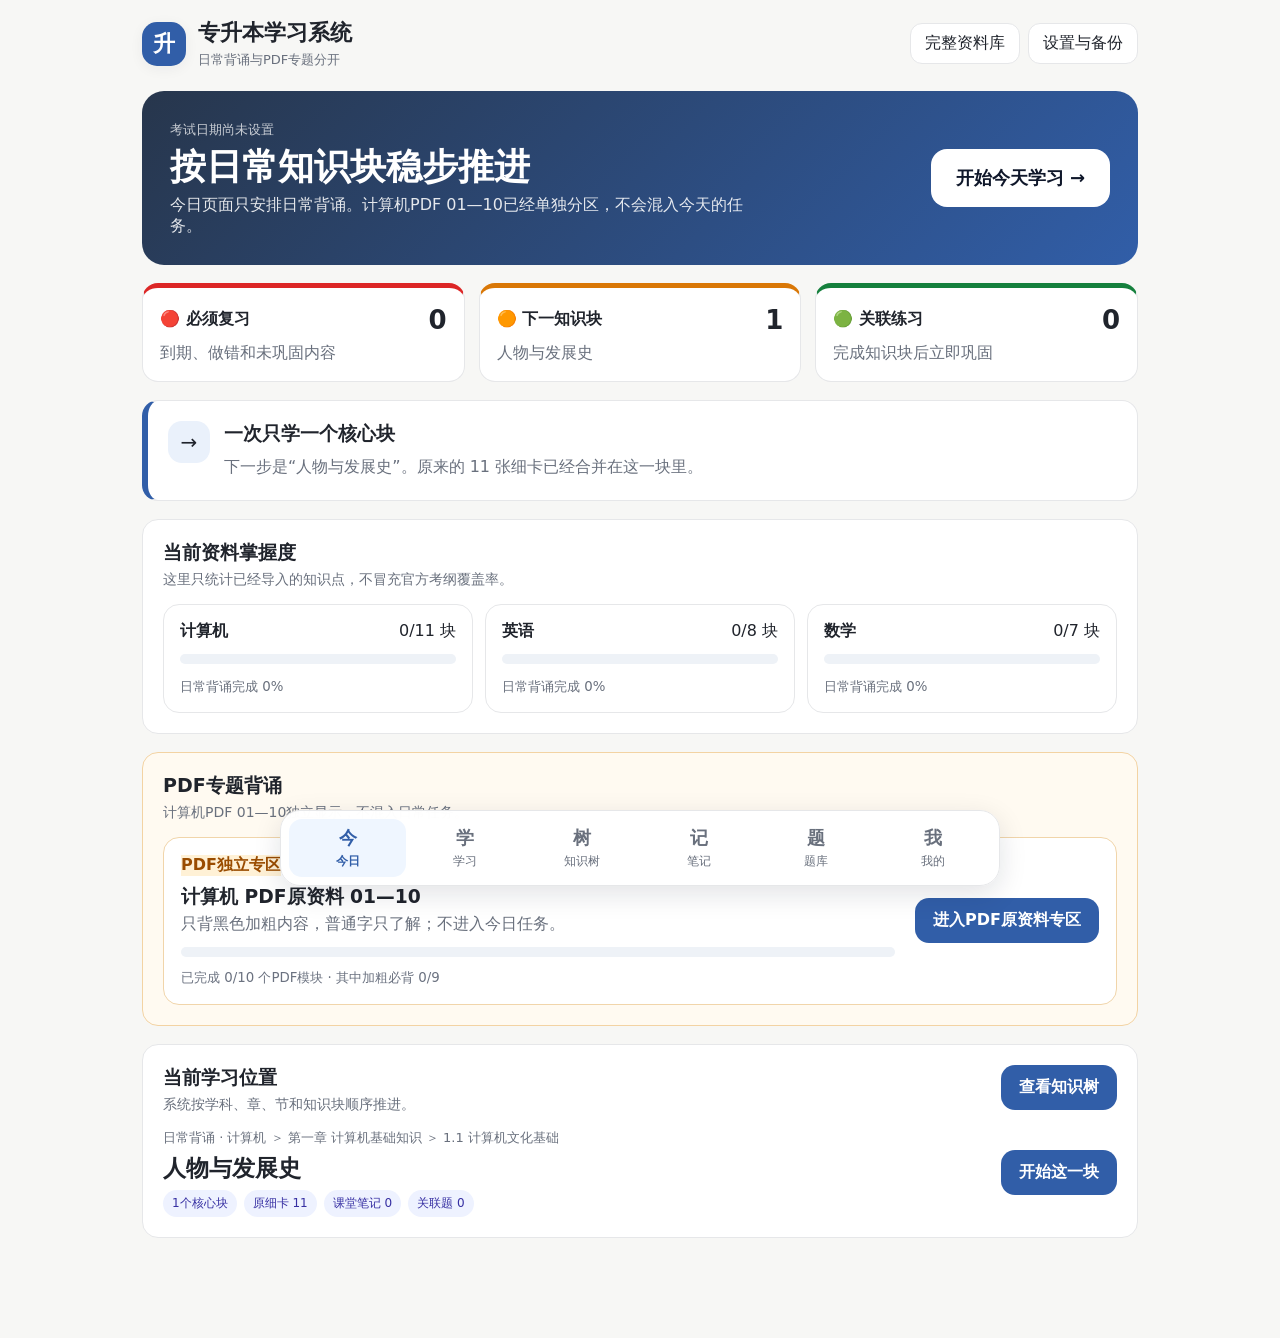
==== commit 3a8c003c: "Add files via upload" ====
--- a/index.html
+++ b/index.html
@@ -1,4 +1,4 @@
-<!doctype html><html lang="zh-CN"><head><meta charset="utf-8"><meta name="viewport" content="width=device-width,initial-scale=1,viewport-fit=cover"><title>专升本学习系统 · v60.5</title><meta name="theme-color" content="#2563eb"><link rel="manifest" href="./manifest.webmanifest"><link rel="icon" href="./icon-192.png"><link rel="stylesheet" href="./v60.css?v=60.5"><script src="./reset-start.js?v=60.5zero"></script></head><body>
+<!doctype html><html lang="zh-CN"><head><meta charset="utf-8"><meta name="viewport" content="width=device-width,initial-scale=1,viewport-fit=cover"><title>专升本学习系统 · v60.6</title><meta name="theme-color" content="#2563eb"><link rel="manifest" href="./manifest.webmanifest"><link rel="icon" href="./icon-192.png"><link rel="stylesheet" href="./v60.css?v=60.6"><script src="./reset-start.js?v=60.6zero"></script></head><body>
 
 <div class="app-shell">
 <header class="topbar"><div class="brand"><span class="brand-mark">升</span><div><h1>专升本学习系统</h1><p>日常背诵与PDF专题分开</p></div></div><div class="top-links"><a href="./library.html">完整资料库</a><a href="./me.html">设置与备份</a></div></header>
@@ -10,4 +10,4 @@
 <section class="section"><div class="section-head"><div><h2>当前学习位置</h2><p>系统按学科、章、节和知识块顺序推进。</p></div><a class="primary-btn" href="./knowledge.html">查看知识树</a></div><div id="currentBlock" class="current-block"></div></section>
 </div>
 <nav class="bottom-nav"><a class="active" href="./index.html"><b>今</b><span>今日</span></a><a href="./learn.html"><b>学</b><span>学习</span></a><a href="./knowledge.html"><b>树</b><span>知识树</span></a><a href="./notes.html"><b>记</b><span>笔记</span></a><a href="./questions.html"><b>题</b><span>题库</span></a><a href="./me.html"><b>我</b><span>我的</span></a></nav>
-<script src="./knowledge-data.js?v=60.5"></script><script src="./v60-core.js?v=60.5"></script><script src="./home.js?v=60.5"></script></body></html>
+<script src="./knowledge-data.js?v=60.6"></script><script src="./v60-core.js?v=60.6"></script><script src="./home.js?v=60.6"></script></body></html>
--- a/v60.css
+++ b/v60.css
@@ -63,7 +63,7 @@
 @media(max-width:820px){.app-shell{padding-left:10px;padding-right:10px}.hero{padding:20px}.hero h2{font-size:27px}.compact-block-row{grid-template-columns:1fr;gap:11px;padding:14px}.compact-block-actions{grid-template-columns:1fr auto;align-items:center}.compact-block-actions details{min-width:92px}.compact-block-title{align-items:flex-start}.compact-block-title h4{font-size:16px}.compact-study-heading{display:block}.compact-study-heading>span{display:inline-block;margin-top:9px}.compact-study-card{padding:16px}.compact-study-heading h1{font-size:23px}.compact-core{padding:14px}.compact-core li{line-height:1.65}.page-title{padding:15px}.page-title h1{font-size:21px}.bottom-nav{width:calc(100% - 16px)}}
 
 
-/* v60.5 - PDF 01-10: bold memorization vs understand-only */
+/* v60.6 - PDF 01-10: bold memorization vs understand-only */
 .bold-only-core{border:2px solid #ef4444;background:#fff7f7}
 .bold-only-core .compact-core-title{color:#b91c1c;font-size:1.05rem}
 .bold-group{padding:12px 0;border-top:1px solid #fecaca}
@@ -77,7 +77,7 @@
 .record-type-badge.understand{background:#e2e8f0;color:#475569}
 @media(max-width:720px){.bold-group li,.understand-details li{font-size:15px}.bold-only-core,.understand-details{border-radius:14px}.source-pdf-row a{width:100%;justify-content:center}}
 
-/* v60.5：日常背诵与PDF专题彻底分区 */
+/* v60.6：日常背诵与PDF专题彻底分区 */
 .track-switch-wrap{background:var(--panel);border:1px solid var(--line);border-radius:20px;padding:16px;margin-bottom:14px}
 .track-switch{display:inline-grid;grid-template-columns:1fr 1fr;background:#eef2f7;border-radius:13px;padding:4px;gap:4px}
 .track-switch button{border:0;background:transparent;color:#526071;border-radius:10px;padding:10px 18px;font-weight:900;cursor:pointer}
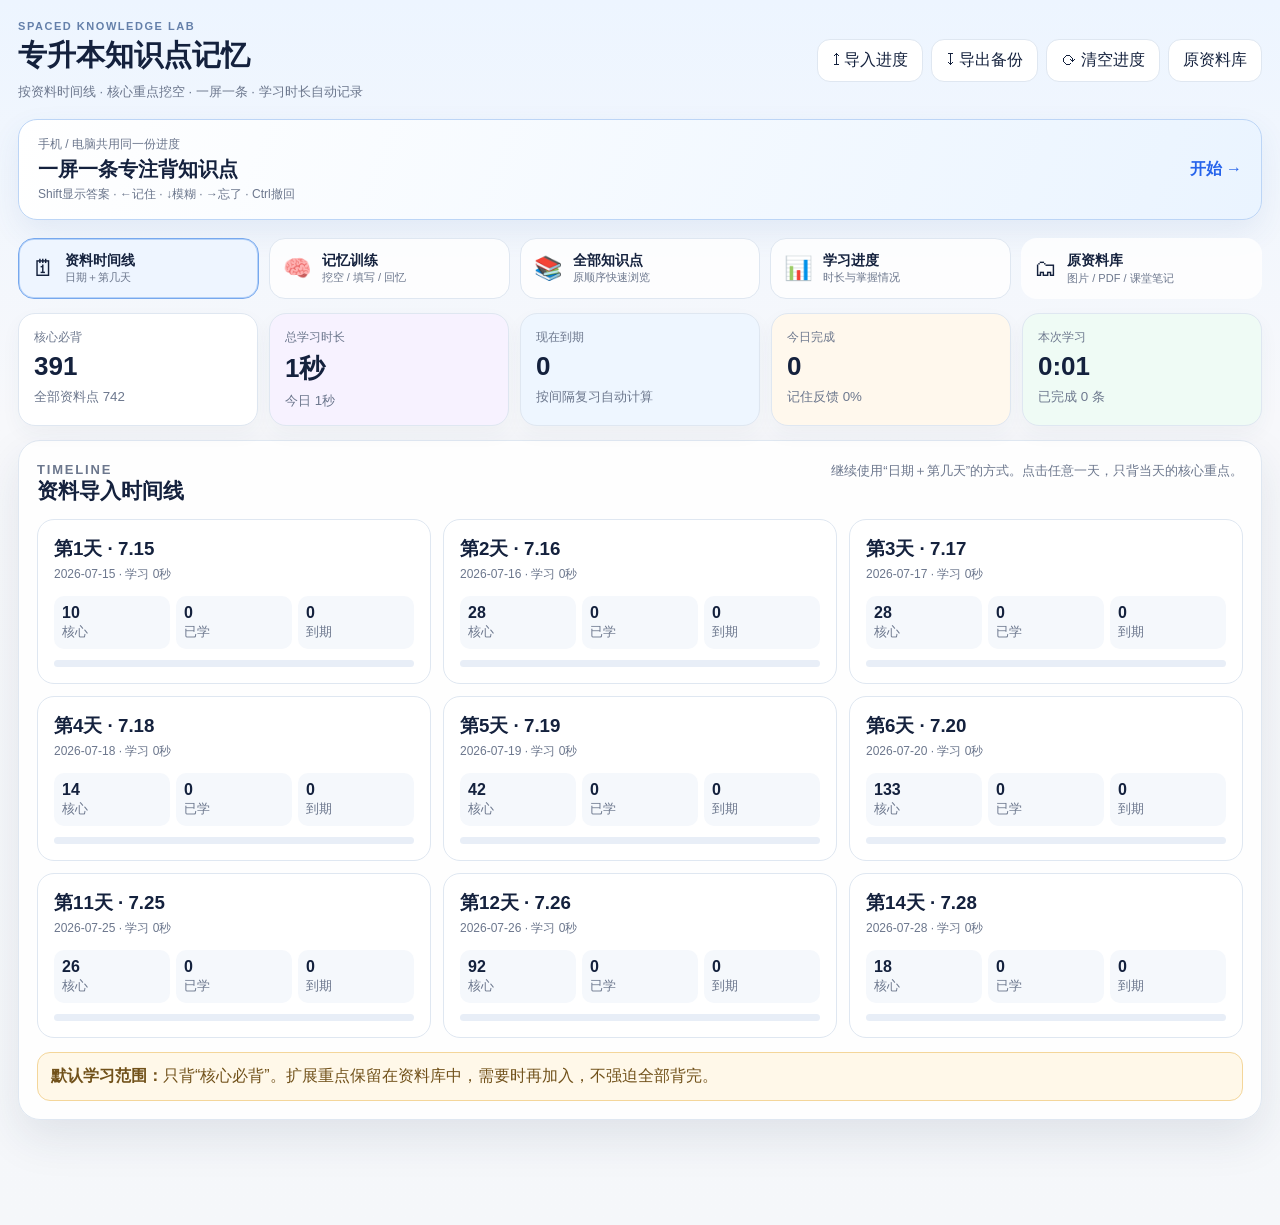
==== commit e1cc2388: "Add files via upload" ====
--- a/index.html
+++ b/index.html
@@ -1,13 +1 @@
-<!doctype html><html lang="zh-CN"><head><meta charset="utf-8"><meta name="viewport" content="width=device-width,initial-scale=1,viewport-fit=cover"><title>专升本学习系统 · v60.6</title><meta name="theme-color" content="#2563eb"><link rel="manifest" href="./manifest.webmanifest"><link rel="icon" href="./icon-192.png"><link rel="stylesheet" href="./v60.css?v=60.6"><script src="./reset-start.js?v=60.6zero"></script></head><body>
-
-<div class="app-shell">
-<header class="topbar"><div class="brand"><span class="brand-mark">升</span><div><h1>专升本学习系统</h1><p>日常背诵与PDF专题分开</p></div></div><div class="top-links"><a href="./library.html">完整资料库</a><a href="./me.html">设置与备份</a></div></header>
-<section class="hero"><div><small id="countdownLabel">当前学习阶段</small><h2 id="countdownValue">从今天开始</h2><p id="heroText">日常背诵按章节推进，PDF 01—10单独复习。</p></div><div class="hero-side"><a class="start-btn" href="./learn.html">开始今天学习 →</a></div></section>
-<section class="task-grid"><article class="task-card review"><header><span>🔴 必须复习</span><b id="dueCount">0</b></header><p>到期、做错和未巩固内容</p></article><article class="task-card learn"><header><span>🟠 下一知识块</span><b id="learnCount">0</b></header><p id="learnBlockName">等待生成</p></article><article class="task-card test"><header><span>🟢 关联练习</span><b id="questionCount">0</b></header><p>完成知识块后立即巩固</p></article></section>
-<section id="coachPanel" class="section coach"></section>
-<section class="section"><div class="section-head"><div><h2>当前资料掌握度</h2><p>这里只统计已经导入的知识点，不冒充官方考纲覆盖率。</p></div></div><div id="subjectProgress" class="subject-progress"></div></section>
-<section class="section pdf-track-section"><div class="section-head"><div><h2>PDF专题背诵</h2><p>计算机PDF 01—10独立显示，不混入日常任务。</p></div></div><div id="pdfTrackProgress" class="pdf-track-progress"></div></section>
-<section class="section"><div class="section-head"><div><h2>当前学习位置</h2><p>系统按学科、章、节和知识块顺序推进。</p></div><a class="primary-btn" href="./knowledge.html">查看知识树</a></div><div id="currentBlock" class="current-block"></div></section>
-</div>
-<nav class="bottom-nav"><a class="active" href="./index.html"><b>今</b><span>今日</span></a><a href="./learn.html"><b>学</b><span>学习</span></a><a href="./knowledge.html"><b>树</b><span>知识树</span></a><a href="./notes.html"><b>记</b><span>笔记</span></a><a href="./questions.html"><b>题</b><span>题库</span></a><a href="./me.html"><b>我</b><span>我的</span></a></nav>
-<script src="./knowledge-data.js?v=60.6"></script><script src="./v60-core.js?v=60.6"></script><script src="./home.js?v=60.6"></script></body></html>
+<!doctype html><html lang="zh-CN"><head><meta charset="utf-8"><meta name="viewport" content="width=device-width,initial-scale=1"><title>知识点背诵</title><script>location.replace('./point-memory.html'+location.search)</script><meta http-equiv="refresh" content="0;url=./point-memory.html"></head><body></body></html>
